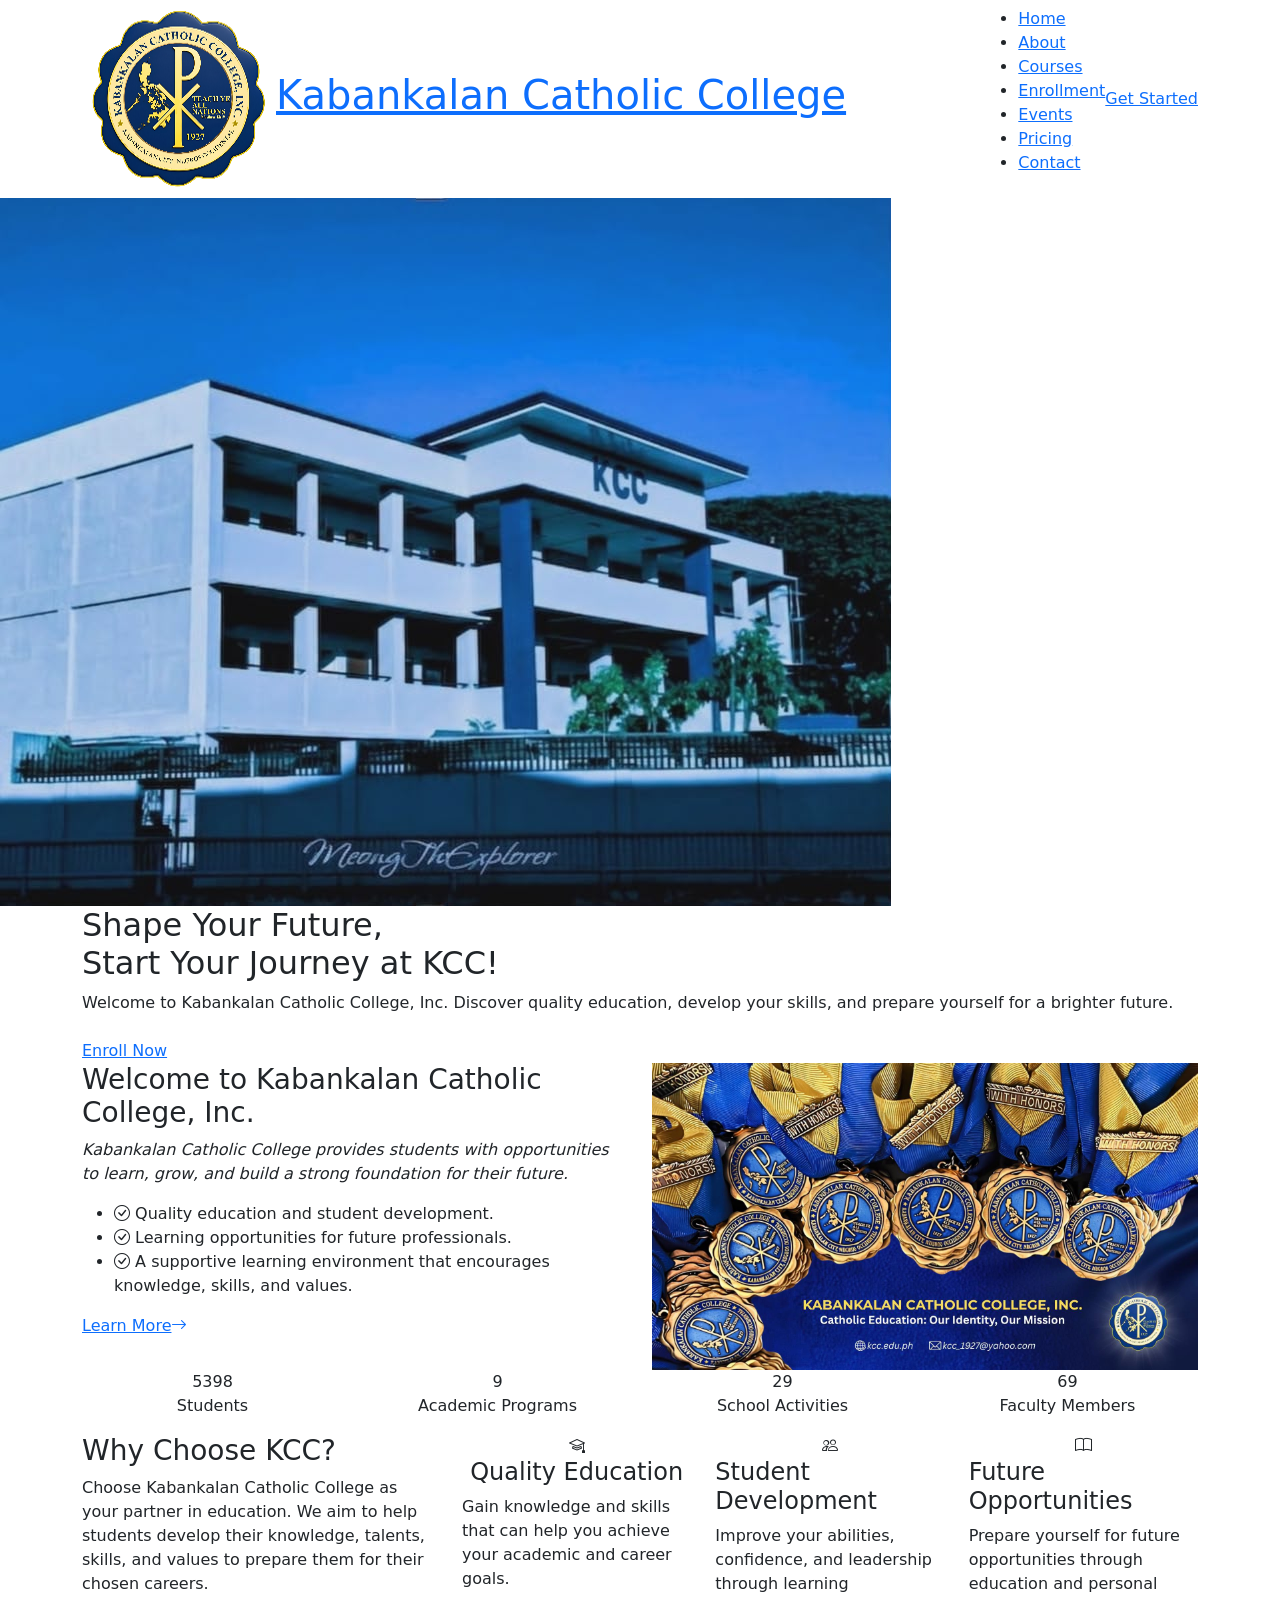
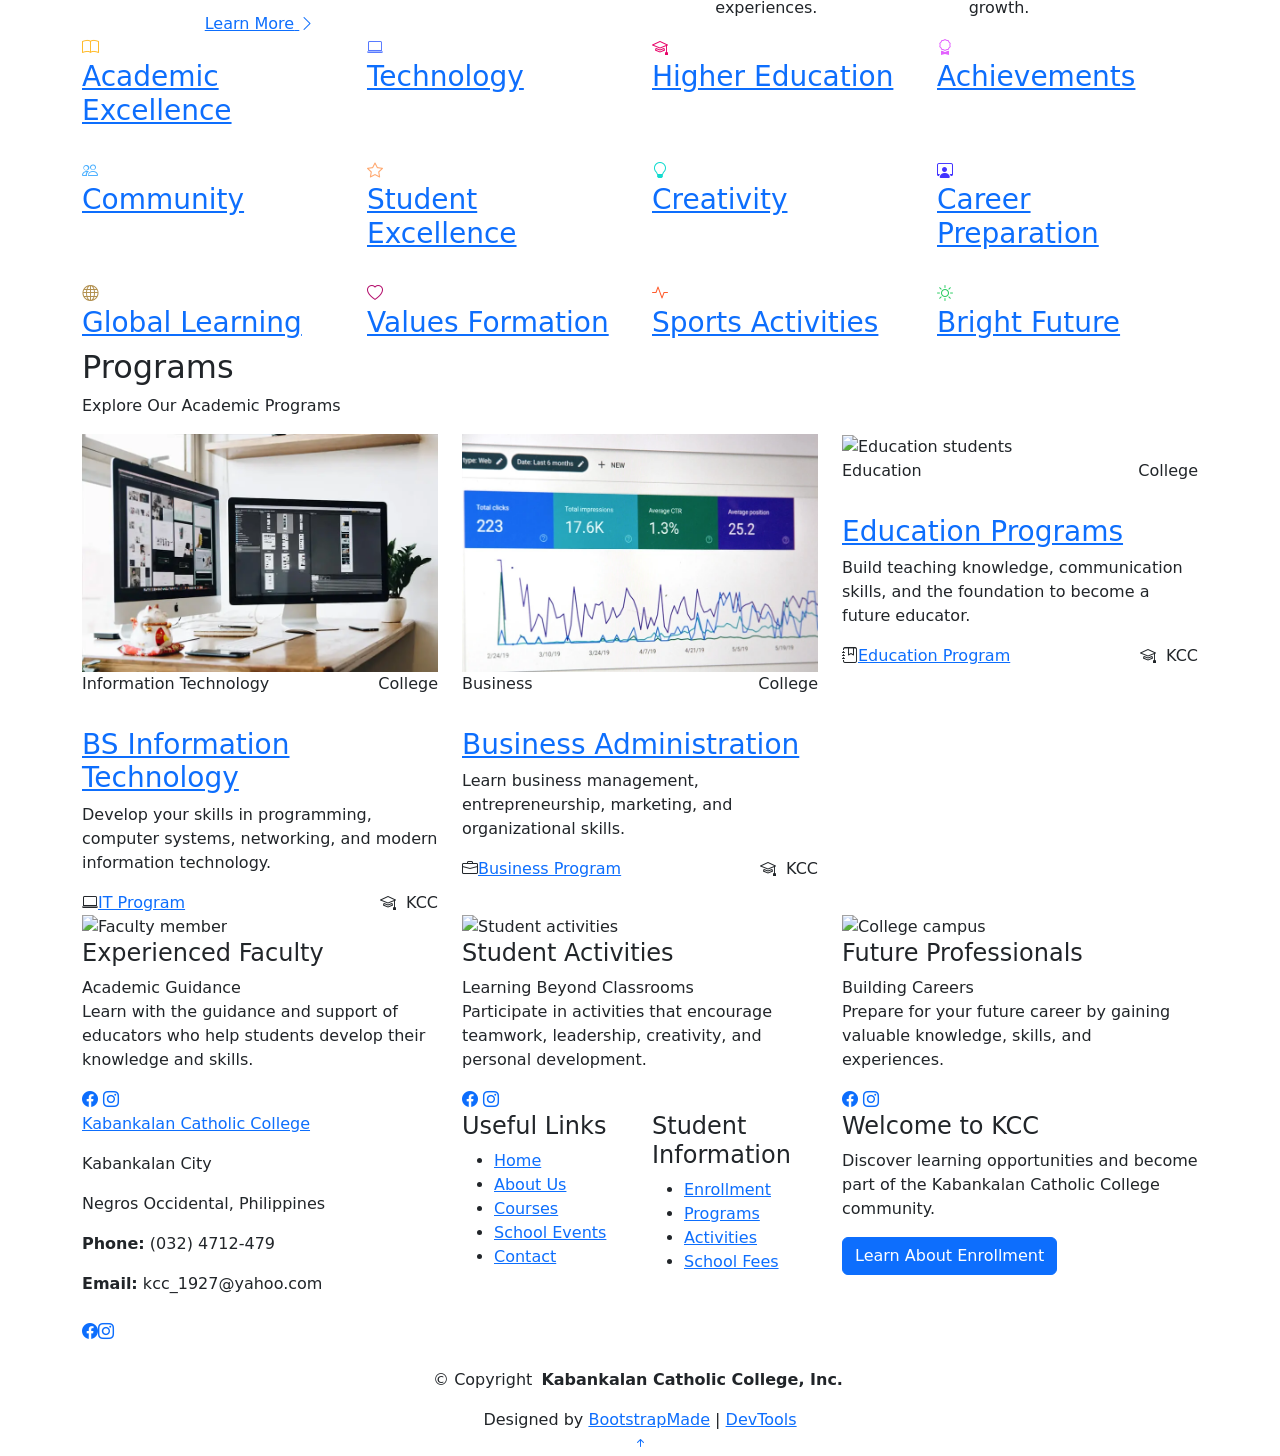
==== index.html @ 2c9833a8 "add course description" ====
<!DOCTYPE html>
<html lang="en">

<head>
  <meta charset="utf-8">
  <meta content="width=device-width, initial-scale=1.0" name="viewport">
  <title>Kabankalan Catholic College</title>
  <meta name="description" content="">
  <meta name="keywords" content="">

  <!-- Favicons -->
  <link href="assets/img/KCC-LOGO.png" rel="icon">
  <link href="assets/img/KCC-LOGO.png" rel="apple-touch-icon">
  <link href="assets/css/main.css" rel="stylesheet">

  <!-- Fonts -->
  <link href="https://fonts.googleapis.com" rel="preconnect">
  <link href="https://fonts.gstatic.com" rel="preconnect" crossorigin>
  <link
    href="https://fonts.googleapis.com/css2?family=Open+Sans:ital,wght@0,300;0,400;0,500;0,600;0,700;0,800;1,300;1,400;1,500;1,600;1,700;1,800&family=Poppins:ital,wght@0,100;0,200;0,300;0,400;0,500;0,600;0,700;0,800;0,900;1,100;1,200;1,300;1,400;1,500;1,600;1,700;1,800;1,900&family=Raleway:ital,wght@0,100;0,200;0,300;0,400;0,500;0,600;0,700;0,800;0,900;1,100;1,200;1,300;1,400;1,500;1,600;1,700;1,800;1,900&display=swap"
    rel="stylesheet">

  <!-- Vendor CSS Files -->
  <link href="assets/vendor/bootstrap/css/bootstrap.min.css" rel="stylesheet">
  <link href="assets/vendor/bootstrap-icons/bootstrap-icons.css" rel="stylesheet">
  <link href="assets/vendor/aos/aos.css" rel="stylesheet">
  <link href="assets/vendor/glightbox/css/glightbox.min.css" rel="stylesheet">
  <link href="assets/vendor/swiper/swiper-bundle.min.css" rel="stylesheet">

  <!-- Main CSS File -->
  <link href="assets/css/main.css" rel="stylesheet">

  <!-- =======================================================
  * Template Name: Mentor
  * Template URL: https://bootstrapmade.com/mentor-free-education-bootstrap-theme/
  * Updated: Jul 07 2025 with Bootstrap v5.3.7
  * Author: BootstrapMade.com
  * License: https://bootstrapmade.com/license/
  ======================================================== -->
</head>

<body class="index-page">

  <header id="header" class="header d-flex align-items-center sticky-top">
    <div class="container-fluid container-xl position-relative d-flex align-items-center">

      <a href="index.html" class="logo d-flex align-items-center me-auto">
        <img src="assets/img/KCC-LOGO.png" alt="KCC Logo">
        <h1 class="sitename">Kabankalan Catholic College</h1>
      </a>

      <nav id="navmenu" class="navmenu">
        <ul>
          <li><a href="index.html" class="active">Home<br></a></li>
          <li><a href="about.html">About</a></li>
          <li><a href="courses.html">Courses</a></li>
          <li><a href="enrollment.html">Enrollment</a></li>
          <li><a href="events.html">Events</a></li>
          <li><a href="pricing.html">Pricing</a></li>
          <li><a href="contact.html">Contact</a></li>
        </ul>
        <i class="mobile-nav-toggle d-xl-none bi bi-list"></i>
      </nav>

      <a class="btn-getstarted" href="courses.html">Get Started</a>

    </div>
  </header>


  <main class="main">

    <!-- Hero Section -->
    <section id="hero" class="hero section dark-background">

      <img src="assets/img/KCC-IMAGE.jpg" alt="KCC School Campus" data-aos="fade-in">

      <div class="container">
        <h2 data-aos="fade-up" data-aos-delay="100">
          Shape Your Future,<br>Start Your Journey at KCC!
        </h2>

        <p data-aos="fade-up" data-aos-delay="200">
          Welcome to Kabankalan Catholic College, Inc.
          Discover quality education, develop your skills,
          and prepare yourself for a brighter future.
        </p>

        <div class="d-flex mt-4" data-aos="fade-up" data-aos-delay="300">
          <a href="contact.html" class="btn-get-started">Enroll Now</a>
        </div>
      </div>

    </section><!-- /Hero Section -->


    <!-- About Section -->
    <section id="about" class="about section">

      <div class="container">

        <div class="row gy-4">

          <div class="col-lg-6 order-1 order-lg-2" data-aos="fade-up" data-aos-delay="100">
            <img src="assets/img/Kabankalan.jpg" class="img-fluid" alt="About KCC">
          </div>

          <div class="col-lg-6 order-2 order-lg-1 content" data-aos="fade-up" data-aos-delay="200">
            <h3>Welcome to Kabankalan Catholic College, Inc.</h3>

            <p class="fst-italic">
              Kabankalan Catholic College provides students with
              opportunities to learn, grow, and build a strong
              foundation for their future.
            </p>

            <ul>
              <li><i class="bi bi-check-circle"></i> <span>Quality education and student development.</span></li>
              <li><i class="bi bi-check-circle"></i> <span>Learning opportunities for future professionals.</span></li>
              <li><i class="bi bi-check-circle"></i> <span>A supportive learning environment that encourages knowledge,
                  skills, and values.</span></li>
            </ul>

            <a href="about.html" class="read-more"><span>Learn More</span><i class="bi bi-arrow-right"></i></a>
          </div>

        </div>

      </div>

    </section><!-- /About Section -->


    <!-- Counts Section -->
    <section id="counts" class="section counts light-background">

      <div class="container" data-aos="fade-up" data-aos-delay="100">

        <div class="row gy-4">

          <div class="col-lg-3 col-md-6">
            <div class="stats-item text-center w-100 h-100">
              <span data-purecounter-start="0" data-purecounter-end="7102" data-purecounter-duration="1"
                class="purecounter"></span>
              <p>Students</p>
            </div>
          </div>

          <div class="col-lg-3 col-md-6">
            <div class="stats-item text-center w-100 h-100">
              <span data-purecounter-start="0" data-purecounter-end="12" data-purecounter-duration="1"
                class="purecounter"></span>
              <p>Academic Programs</p>
            </div>
          </div>

          <div class="col-lg-3 col-md-6">
            <div class="stats-item text-center w-100 h-100">
              <span data-purecounter-start="0" data-purecounter-end="42" data-purecounter-duration="1"
                class="purecounter"></span>
              <p>School Activities</p>
            </div>
          </div>

          <div class="col-lg-3 col-md-6">
            <div class="stats-item text-center w-100 h-100">
              <span data-purecounter-start="0" data-purecounter-end="100" data-purecounter-duration="1"
                class="purecounter"></span>
              <p>Faculty Members</p>
            </div>
          </div>

        </div>

      </div>

    </section><!-- /Counts Section -->


    <!-- Why Us Section -->
    <section id="why-us" class="section why-us">

      <div class="container">

        <div class="row gy-4">

          <div class="col-lg-4" data-aos="fade-up" data-aos-delay="100">
            <div class="why-box">
              <h3>Why Choose KCC?</h3>

              <p>
                Choose Kabankalan Catholic College as your partner
                in education. We aim to help students develop their
                knowledge, talents, skills, and values to prepare
                them for their chosen careers.
              </p>

              <div class="text-center">
                <a href="about.html" class="more-btn"><span>Learn More</span> <i class="bi bi-chevron-right"></i></a>
              </div>
            </div>
          </div>

          <div class="col-lg-8 d-flex align-items-stretch">
            <div class="row gy-4" data-aos="fade-up" data-aos-delay="200">

              <div class="col-xl-4">
                <div class="icon-box d-flex flex-column justify-content-center align-items-center">
                  <i class="bi bi-mortarboard"></i>
                  <h4>Quality Education</h4>
                  <p>Gain knowledge and skills that can help you achieve your academic and career goals.</p>
                </div>
              </div>

              <div class="col-xl-4" data-aos="fade-up" data-aos-delay="300">
                <div class="icon-box d-flex flex-column justify-content-center align-items-center">
                  <i class="bi bi-people"></i>
                  <h4>Student Development</h4>
                  <p>Improve your abilities, confidence, and leadership through learning experiences.</p>
                </div>
              </div>

              <div class="col-xl-4" data-aos="fade-up" data-aos-delay="400">
                <div class="icon-box d-flex flex-column justify-content-center align-items-center">
                  <i class="bi bi-book"></i>
                  <h4>Future Opportunities</h4>
                  <p>Prepare yourself for future opportunities through education and personal growth.</p>
                </div>
              </div>

            </div>
          </div>

        </div>

      </div>

    </section><!-- /Why Us Section -->


    <!-- Features Section -->
    <section id="features" class="features section">

      <div class="container">

        <div class="row gy-4">

          <div class="col-lg-3 col-md-4" data-aos="fade-up" data-aos-delay="100">
            <div class="features-item">
              <i class="bi bi-book" style="color: #ffbb2c;"></i>
              <h3><a href="#">Academic Excellence</a></h3>
            </div>
          </div>

          <div class="col-lg-3 col-md-4" data-aos="fade-up" data-aos-delay="200">
            <div class="features-item">
              <i class="bi bi-laptop" style="color: #5578ff;"></i>
              <h3><a href="#">Technology</a></h3>
            </div>
          </div>

          <div class="col-lg-3 col-md-4" data-aos="fade-up" data-aos-delay="300">
            <div class="features-item">
              <i class="bi bi-mortarboard" style="color: #e80368;"></i>
              <h3><a href="#">Higher Education</a></h3>
            </div>
          </div>

          <div class="col-lg-3 col-md-4" data-aos="fade-up" data-aos-delay="400">
            <div class="features-item">
              <i class="bi bi-award" style="color: #e361ff;"></i>
              <h3><a href="#">Achievements</a></h3>
            </div>
          </div>

          <div class="col-lg-3 col-md-4" data-aos="fade-up" data-aos-delay="500">
            <div class="features-item">
              <i class="bi bi-people" style="color: #47aeff;"></i>
              <h3><a href="#">Community</a></h3>
            </div>
          </div>

          <div class="col-lg-3 col-md-4" data-aos="fade-up" data-aos-delay="600">
            <div class="features-item">
              <i class="bi bi-star" style="color: #ffa76e;"></i>
              <h3><a href="#">Student Excellence</a></h3>
            </div>
          </div>

          <div class="col-lg-3 col-md-4" data-aos="fade-up" data-aos-delay="700">
            <div class="features-item">
              <i class="bi bi-lightbulb" style="color: #11dbcf;"></i>
              <h3><a href="#">Creativity</a></h3>
            </div>
          </div>

          <div class="col-lg-3 col-md-4" data-aos="fade-up" data-aos-delay="800">
            <div class="features-item">
              <i class="bi bi-person-workspace" style="color: #4233ff;"></i>
              <h3><a href="#">Career Preparation</a></h3>
            </div>
          </div>

          <div class="col-lg-3 col-md-4" data-aos="fade-up" data-aos-delay="900">
            <div class="features-item">
              <i class="bi bi-globe" style="color: #b2904f;"></i>
              <h3><a href="#">Global Learning</a></h3>
            </div>
          </div>

          <div class="col-lg-3 col-md-4" data-aos="fade-up" data-aos-delay="1000">
            <div class="features-item">
              <i class="bi bi-heart" style="color: #b20969;"></i>
              <h3><a href="#">Values Formation</a></h3>
            </div>
          </div>

          <div class="col-lg-3 col-md-4" data-aos="fade-up" data-aos-delay="1100">
            <div class="features-item">
              <i class="bi bi-activity" style="color: #ff5828;"></i>
              <h3><a href="#">Sports Activities</a></h3>
            </div>
          </div>

          <div class="col-lg-3 col-md-4" data-aos="fade-up" data-aos-delay="1200">
            <div class="features-item">
              <i class="bi bi-brightness-high" style="color: #29cc61;"></i>
              <h3><a href="#">Bright Future</a></h3>
            </div>
          </div>

        </div>

      </div>

    </section><!-- /Features Section -->


    <!-- Courses Section -->
    <section id="courses" class="courses section">

      <div class="container section-title" data-aos="fade-up">
        <h2>Programs</h2>
        <p>Explore Our Academic Programs</p>
      </div>

      <div class="container">

        <div class="row">

          <div class="col-lg-4 col-md-6 d-flex align-items-stretch" data-aos="zoom-in" data-aos-delay="100">
            <div class="course-item">
              <img src="assets/img/course/course-1.webp" class="img-fluid" alt="College students">
              <div class="course-content">
                <div class="d-flex justify-content-between align-items-center mb-3">
                  <p class="category">Information Technology</p>
                  <p class="price">College</p>
                </div>

                <h3><a href="course-details.html">BS Information Technology</a></h3>
                <p class="description">
                  Develop your skills in programming, computer systems,
                  networking, and modern information technology.
                </p>

                <div class="trainer d-flex justify-content-between align-items-center">
                  <div class="trainer-profile d-flex align-items-center">
                    <i class="bi bi-laptop"></i>
                    <a href="" class="trainer-link">IT Program</a>
                  </div>
                  <div class="trainer-rank d-flex align-items-center">
                    <i class="bi bi-mortarboard"></i>&nbsp; KCC
                  </div>
                </div>
              </div>
            </div>
          </div>

          <div class="col-lg-4 col-md-6 d-flex align-items-stretch mt-4 mt-md-0" data-aos="zoom-in"
            data-aos-delay="200">
            <div class="course-item">
              <img src="assets/img/course/course-2.webp" class="img-fluid" alt="Business students">
              <div class="course-content">
                <div class="d-flex justify-content-between align-items-center mb-3">
                  <p class="category">Business</p>
                  <p class="price">College</p>
                </div>

                <h3><a href="course-details.html">Business Administration</a></h3>
                <p class="description">
                  Learn business management, entrepreneurship,
                  marketing, and organizational skills.
                </p>

                <div class="trainer d-flex justify-content-between align-items-center">
                  <div class="trainer-profile d-flex align-items-center">
                    <i class="bi bi-briefcase"></i>
                    <a href="" class="trainer-link">Business Program</a>
                  </div>
                  <div class="trainer-rank d-flex align-items-center">
                    <i class="bi bi-mortarboard"></i>&nbsp; KCC
                  </div>
                </div>
              </div>
            </div>
          </div>

          <div class="col-lg-4 col-md-6 d-flex align-items-stretch mt-4 mt-lg-0" data-aos="zoom-in"
            data-aos-delay="300">
            <div class="course-item">
              <img src="assets/img/course/course-3.webp" class="img-fluid" alt="Education students">
              <div class="course-content">
                <div class="d-flex justify-content-between align-items-center mb-3">
                  <p class="category">Education</p>
                  <p class="price">College</p>
                </div>

                <h3><a href="course-details.html">Education Programs</a></h3>
                <p class="description">
                  Build teaching knowledge, communication skills,
                  and the foundation to become a future educator.
                </p>

                <div class="trainer d-flex justify-content-between align-items-center">
                  <div class="trainer-profile d-flex align-items-center">
                    <i class="bi bi-journal-bookmark"></i>
                    <a href="" class="trainer-link">Education Program</a>
                  </div>
                  <div class="trainer-rank d-flex align-items-center">
                    <i class="bi bi-mortarboard"></i>&nbsp; KCC
                  </div>
                </div>
              </div>
            </div>
          </div>

        </div>

      </div>

    </section><!-- /Courses Section -->


    <!-- enrollment Index Section -->
    <section id="enrollment-index" class="section enrollment-index">

      <div class="container">

        <div class="row">

          <div class="col-lg-4 col-md-6 d-flex" data-aos="fade-up" data-aos-delay="100">
            <div class="member">
              <img src="assets/img/enrollment/Faculty.jpg" class="img-fluid" alt="Faculty member">
              <div class="member-content">
                <h4>Experienced Faculty</h4>
                <span>Academic Guidance</span>
                <p>
                  Learn with the guidance and support of educators
                  who help students develop their knowledge and skills.
                </p>
                <div class="social">
                  <a href=""><i class="bi bi-facebook"></i></a>
                  <a href=""><i class="bi bi-instagram"></i></a>
                </div>
              </div>
            </div>
          </div>

          <div class="col-lg-4 col-md-6 d-flex" data-aos="fade-up" data-aos-delay="200">
            <div class="member">
              <img src="assets/img/enrollment/Student.webp" class="img-fluid" alt="Student activities">
              <div class="member-content">
                <h4>Student Activities</h4>
                <span>Learning Beyond Classrooms</span>
                <p>
                  Participate in activities that encourage teamwork,
                  leadership, creativity, and personal development.
                </p>
                <div class="social">
                  <a href=""><i class="bi bi-facebook"></i></a>
                  <a href=""><i class="bi bi-instagram"></i></a>
                </div>
              </div>
            </div>
          </div>

          <div class="col-lg-4 col-md-6 d-flex" data-aos="fade-up" data-aos-delay="300">
            <div class="member">
              <img src="assets/img/enrollment/Professionals.jpg" class="img-fluid" alt="College campus">
              <div class="member-content">
                <h4>Future Professionals</h4>
                <span>Building Careers</span>
                <p>
                  Prepare for your future career by gaining
                  valuable knowledge, skills, and experiences.
                </p>
                <div class="social">
                  <a href=""><i class="bi bi-facebook"></i></a>
                  <a href=""><i class="bi bi-instagram"></i></a>
                </div>
              </div>
            </div>
          </div>

        </div>

      </div>

    </section><!-- /enrollment Index Section -->

  </main>

  <footer id="footer" class="footer position-relative light-background">

  <div class="container footer-top">
    <div class="row gy-4">

      <!-- School Information -->
      <div class="col-lg-4 col-md-6 footer-about">

        <a href="index.html" class="logo d-flex align-items-center">
          <span class="sitename">Kabankalan Catholic College</span>
        </a>

        <div class="footer-contact pt-3">
          <p>Kabankalan City</p>
          <p>Negros Occidental, Philippines</p>
          <p class="mt-3">
            <strong>Phone:</strong>
            <span>(032) 4712-479</span>
          </p>
          <p>
            <strong>Email:</strong>
            <span>kcc_1927@yahoo.com</span>
          </p>
        </div>

        <div class="social-links d-flex mt-4">
          <a href="#" aria-label="Facebook"><i class="bi bi-facebook"></i></a>
          <a href="#" aria-label="Instagram"><i class="bi bi-instagram"></i></a>
        </div>

      </div>
      <!-- End School Information -->


      <!-- Useful Links -->
      <div class="col-lg-2 col-md-3 footer-links">
        <h4>Useful Links</h4>
        <ul>
          <li><a href="index.html">Home</a></li>
          <li><a href="about.html">About Us</a></li>
          <li><a href="courses.html">Courses</a></li>
          <li><a href="events.html">School Events</a></li>
          <li><a href="contact.html">Contact</a></li>
        </ul>
      </div>


      <!-- Student Information -->
      <div class="col-lg-2 col-md-3 footer-links">
        <h4>Student Information</h4>
        <ul>
          <li><a href="enrollment.html">Enrollment</a></li>
          <li><a href="courses.html">Programs</a></li>
          <li><a href="events.html">Activities</a></li>
          <li><a href="pricing.html">School Fees</a></li>
        </ul>
      </div>


      <!-- Contact Message -->
      <div class="col-lg-4 col-md-12 footer-newsletter">
        <h4>Welcome to KCC</h4>
        <p>
          Discover learning opportunities and become part of the
          Kabankalan Catholic College community.
        </p>
        <a href="enrollment.html" class="btn btn-primary">
          Learn About Enrollment
        </a>
      </div>

    </div>
  </div>


  <!-- Copyright -->
  <div class="container copyright text-center mt-4">

    <p>
      © <span>Copyright</span>
      <strong class="px-1 sitename">Kabankalan Catholic College, Inc.</strong>
    </p>

    <div class="credits">
      Designed by <a href="https://bootstrapmade.com/">BootstrapMade</a> | <a href="https://bootstrapmade.com/tools/">DevTools</a>
    </div>

  </div>

</footer>


  <!-- Scroll Top -->
  <a href="#" id="scroll-top" class="scroll-top d-flex align-items-center justify-content-center"><i
      class="bi bi-arrow-up-short"></i></a>

  <!-- Preloader -->
  <div id="preloader"></div>

  <!-- Vendor JS Files -->
  <script src="assets/vendor/bootstrap/js/bootstrap.bundle.min.js"></script>
  <script src="assets/vendor/aos/aos.js"></script>
  <script src="assets/vendor/glightbox/js/glightbox.min.js"></script>
  <script src="assets/vendor/purecounter/purecounter_vanilla.js"></script>
  <script src="assets/vendor/swiper/swiper-bundle.min.js"></script>

  <!-- Main JS File -->
  <script src="assets/js/main.js"></script>

</body>

</html>
---- assets/css/main.css ----
/**
* Template Name: Mentor
* Template URL: https://bootstrapmade.com/mentor-free-education-bootstrap-theme/
* Updated: Jul 07 2025 with Bootstrap v5.3.7
* Author: BootstrapMade.com
* License: https://bootstrapmade.com/license/
*/

/*--------------------------------------------------------------
# Font & Color Variables
# Help: https://bootstrapmade.com/color-system/
--------------------------------------------------------------*/
/* Fonts */
:root {
  --default-font: "Open Sans",  system-ui, -apple-system, "Segoe UI", Roboto, "Helvetica Neue", Arial, "Noto Sans", "Liberation Sans", sans-serif, "Apple Color Emoji", "Segoe UI Emoji", "Segoe UI Symbol", "Noto Color Emoji";
  --heading-font: "Raleway",  sans-serif;
  --nav-font: "Poppins",  sans-serif;
}

/* Global Colors - The following color variables are used throughout the website. Updating them here will change the color scheme of the entire website */
:root { 
  --background-color: #ffffff; /* Background color for the entire website, including individual sections */
  --default-color: #444444; /* Default color used for the majority of the text content across the entire website */
  --heading-color: #37423b; /* Color for headings, subheadings and title throughout the website */
  --accent-color: #5fcf80; /* Accent color that represents your brand on the website. It's used for buttons, links, and other elements that need to stand out */
  --surface-color: #ffffff; /* The surface color is used as a background of boxed elements within sections, such as cards, icon boxes, or other elements that require a visual separation from the global background. */
  --contrast-color: #ffffff; /* Contrast color for text, ensuring readability against backgrounds of accent, heading, or default colors. */
}

/* Nav Menu Colors - The following color variables are used specifically for the navigation menu. They are separate from the global colors to allow for more customization options */
:root {
  --nav-color: #272828;  /* The default color of the main navmenu links */
  --nav-hover-color: #5fcf80; /* Applied to main navmenu links when they are hovered over or active */
  --nav-mobile-background-color: #ffffff; /* Used as the background color for mobile navigation menu */
  --nav-dropdown-background-color: #ffffff; /* Used as the background color for dropdown items that appear when hovering over primary navigation items */
  --nav-dropdown-color: #272828; /* Used for navigation links of the dropdown items in the navigation menu. */
  --nav-dropdown-hover-color: #5fcf80; /* Similar to --nav-hover-color, this color is applied to dropdown navigation links when they are hovered over. */
}

/* Color Presets - These classes override global colors when applied to any section or element, providing reuse of the sam color scheme. */

.light-background {
  --background-color: #f9f9f9;
  --surface-color: #ffffff;
}

.dark-background {
  --background-color: #060606;
  --default-color: #ffffff;
  --heading-color: #ffffff;
  --surface-color: #252525;
  --contrast-color: #ffffff;
}

/* Smooth scroll */
:root {
  scroll-behavior: smooth;
}

/*--------------------------------------------------------------
# General Styling & Shared Classes
--------------------------------------------------------------*/
body {
  color: var(--default-color);
  background-color: var(--background-color);
  font-family: var(--default-font);
}

a {
  color: var(--accent-color);
  text-decoration: none;
  transition: 0.3s;
}

a:hover {
  color: color-mix(in srgb, var(--accent-color), transparent 25%);
  text-decoration: none;
}

h1,
h2,
h3,
h4,
h5,
h6 {
  color: var(--heading-color);
  font-family: var(--heading-font);
}

/* Email Form Messages
------------------------------*/
.email-form .error-message {
  display: none;
  background: #df1529;
  color: #ffffff;
  text-align: left;
  padding: 15px;
  margin-bottom: 24px;
  font-weight: 600;
}

.email-form .sent-message {
  display: none;
  color: #ffffff;
  background: #059652;
  text-align: center;
  padding: 15px;
  margin-bottom: 24px;
  font-weight: 600;
}

.email-form .loading {
  display: none;
  background: var(--surface-color);
  text-align: center;
  padding: 15px;
  margin-bottom: 24px;
}

.email-form .loading:before {
  content: "";
  display: inline-block;
  border-radius: 50%;
  width: 24px;
  height: 24px;
  margin: 0 10px -6px 0;
  border: 3px solid var(--accent-color);
  border-top-color: var(--surface-color);
  animation: email-form-loading 1s linear infinite;
}

@keyframes email-form-loading {
  0% {
    transform: rotate(0deg);
  }

  100% {
    transform: rotate(360deg);
  }
}

/* Pulsating Play Button
------------------------------*/
.pulsating-play-btn {
  width: 94px;
  height: 94px;
  background: radial-gradient(var(--accent-color) 50%, color-mix(in srgb, var(--accent-color), transparent 75%) 52%);
  border-radius: 50%;
  display: block;
  position: relative;
  overflow: hidden;
}

.pulsating-play-btn:before {
  content: "";
  position: absolute;
  width: 120px;
  height: 120px;
  animation-delay: 0s;
  animation: pulsate-play-btn 2s;
  animation-direction: forwards;
  animation-iteration-count: infinite;
  animation-timing-function: steps;
  opacity: 1;
  border-radius: 50%;
  border: 5px solid color-mix(in srgb, var(--accent-color), transparent 30%);
  top: -15%;
  left: -15%;
  background: rgba(198, 16, 0, 0);
}

.pulsating-play-btn:after {
  content: "";
  position: absolute;
  left: 50%;
  top: 50%;
  transform: translateX(-40%) translateY(-50%);
  width: 0;
  height: 0;
  border-top: 10px solid transparent;
  border-bottom: 10px solid transparent;
  border-left: 15px solid #fff;
  z-index: 100;
  transition: all 400ms cubic-bezier(0.55, 0.055, 0.675, 0.19);
}

.pulsating-play-btn:hover:before {
  content: "";
  position: absolute;
  left: 50%;
  top: 50%;
  transform: translateX(-40%) translateY(-50%);
  width: 0;
  height: 0;
  border: none;
  border-top: 10px solid transparent;
  border-bottom: 10px solid transparent;
  border-left: 15px solid #fff;
  z-index: 200;
  animation: none;
  border-radius: 0;
}

.pulsating-play-btn:hover:after {
  border-left: 15px solid var(--accent-color);
  transform: scale(20);
}

@keyframes pulsate-play-btn {
  0% {
    transform: scale(0.6, 0.6);
    opacity: 1;
  }

  100% {
    transform: scale(1, 1);
    opacity: 0;
  }
}

/*--------------------------------------------------------------
# Global Header
--------------------------------------------------------------*/
.header {
  color: var(--default-color);
  background-color: var(--background-color);
  padding: 15px 0;
  transition: all 0.5s;
  z-index: 997;
}

.header .logo {
  line-height: 1;
}

.header .logo img {
  max-height: 36px;
  margin-right: 8px;
}

.header .logo h1 {
  font-weight: 700;
  font-size: 30px;
  margin: 0;
  letter-spacing: 1px;
  text-transform: uppercase;
  color: var(--accent-color);
}

.header .btn-getstarted,
.header .btn-getstarted:focus {
  color: var(--contrast-color);
  background: var(--accent-color);
  font-size: 14px;
  padding: 8px 25px;
  margin: 0 0 0 30px;
  border-radius: 50px;
  transition: 0.3s;
}

.header .btn-getstarted:hover,
.header .btn-getstarted:focus:hover {
  color: var(--contrast-color);
  background: color-mix(in srgb, var(--accent-color), transparent 15%);
}

@media (max-width: 1200px) {
  .header .logo {
    order: 1;
  }

  .header .btn-getstarted {
    order: 2;
    margin: 0 15px 0 0;
    padding: 6px 15px;
  }

  .header .navmenu {
    order: 3;
  }
}

.scrolled .header {
  box-shadow: 0px 0 18px rgba(0, 0, 0, 0.1);
}

/*--------------------------------------------------------------
# Navigation Menu
--------------------------------------------------------------*/
/* Navmenu - Desktop */
@media (min-width: 1200px) {
  .navmenu {
    padding: 0;
  }

  .navmenu ul {
    margin: 0;
    padding: 0;
    display: flex;
    list-style: none;
    align-items: center;
  }

  .navmenu li {
    position: relative;
  }

  .navmenu a,
  .navmenu a:focus {
    color: var(--nav-color);
    padding: 18px 15px;
    font-size: 16px;
    font-family: var(--nav-font);
    font-weight: 400;
    display: flex;
    align-items: center;
    justify-content: space-between;
    white-space: nowrap;
    transition: 0.3s;
  }

  .navmenu a i,
  .navmenu a:focus i {
    font-size: 12px;
    line-height: 0;
    margin-left: 5px;
    transition: 0.3s;
  }

  .navmenu li:last-child a {
    padding-right: 0;
  }

  .navmenu li:hover>a,
  .navmenu .active,
  .navmenu .active:focus {
    color: var(--nav-hover-color);
  }

  .navmenu .dropdown ul {
    margin: 0;
    padding: 10px 0;
    background: var(--nav-dropdown-background-color);
    display: block;
    position: absolute;
    visibility: hidden;
    left: 14px;
    top: 130%;
    opacity: 0;
    transition: 0.3s;
    border-radius: 4px;
    z-index: 99;
    box-shadow: 0px 0px 30px rgba(0, 0, 0, 0.1);
  }

  .navmenu .dropdown ul li {
    min-width: 200px;
  }

  .navmenu .dropdown ul a {
    padding: 10px 20px;
    font-size: 15px;
    text-transform: none;
    color: var(--nav-dropdown-color);
  }

  .navmenu .dropdown ul a i {
    font-size: 12px;
  }

  .navmenu .dropdown ul a:hover,
  .navmenu .dropdown ul .active:hover,
  .navmenu .dropdown ul li:hover>a {
    color: var(--nav-dropdown-hover-color);
  }

  .navmenu .dropdown:hover>ul {
    opacity: 1;
    top: 100%;
    visibility: visible;
  }

  .navmenu .dropdown .dropdown ul {
    top: 0;
    left: -90%;
    visibility: hidden;
  }

  .navmenu .dropdown .dropdown:hover>ul {
    opacity: 1;
    top: 0;
    left: -100%;
    visibility: visible;
  }
}

/* Navmenu - Mobile */
@media (max-width: 1199px) {
  .mobile-nav-toggle {
    color: var(--nav-color);
    font-size: 28px;
    line-height: 0;
    margin-right: 10px;
    cursor: pointer;
    transition: color 0.3s;
  }

  .navmenu {
    padding: 0;
    z-index: 9997;
  }

  .navmenu ul {
    display: none;
    list-style: none;
    position: absolute;
    inset: 60px 20px 20px 20px;
    padding: 10px 0;
    margin: 0;
    border-radius: 6px;
    background-color: var(--nav-mobile-background-color);
    border: 1px solid color-mix(in srgb, var(--default-color), transparent 90%);
    box-shadow: none;
    overflow-y: auto;
    transition: 0.3s;
    z-index: 9998;
  }

  .navmenu a,
  .navmenu a:focus {
    color: var(--nav-dropdown-color);
    padding: 10px 20px;
    font-family: var(--nav-font);
    font-size: 17px;
    font-weight: 500;
    display: flex;
    align-items: center;
    justify-content: space-between;
    white-space: nowrap;
    transition: 0.3s;
  }

  .navmenu a i,
  .navmenu a:focus i {
    font-size: 12px;
    line-height: 0;
    margin-left: 5px;
    width: 30px;
    height: 30px;
    display: flex;
    align-items: center;
    justify-content: center;
    border-radius: 50%;
    transition: 0.3s;
    background-color: color-mix(in srgb, var(--accent-color), transparent 90%);
  }

  .navmenu a i:hover,
  .navmenu a:focus i:hover {
    background-color: var(--accent-color);
    color: var(--contrast-color);
  }

  .navmenu a:hover,
  .navmenu .active,
  .navmenu .active:focus {
    color: var(--nav-dropdown-hover-color);
  }

  .navmenu .active i,
  .navmenu .active:focus i {
    background-color: var(--accent-color);
    color: var(--contrast-color);
    transform: rotate(180deg);
  }

  .navmenu .dropdown ul {
    position: static;
    display: none;
    z-index: 99;
    padding: 10px 0;
    margin: 10px 20px;
    background-color: var(--nav-dropdown-background-color);
    transition: all 0.5s ease-in-out;
  }

  .navmenu .dropdown ul ul {
    background-color: rgba(33, 37, 41, 0.1);
  }

  .navmenu .dropdown>.dropdown-active {
    display: block;
    background-color: rgba(33, 37, 41, 0.03);
  }

  .mobile-nav-active {
    overflow: hidden;
  }

  .mobile-nav-active .mobile-nav-toggle {
    color: #fff;
    position: absolute;
    font-size: 32px;
    top: 15px;
    right: 15px;
    margin-right: 0;
    z-index: 9999;
  }

  .mobile-nav-active .navmenu {
    position: fixed;
    overflow: hidden;
    inset: 0;
    background: rgba(33, 37, 41, 0.8);
    transition: 0.3s;
  }

  .mobile-nav-active .navmenu>ul {
    display: block;
  }
}

/*--------------------------------------------------------------
# Global Footer
--------------------------------------------------------------*/
.footer {
  color: var(--default-color);
  background-color: var(--background-color);
  font-size: 14px;
  padding-bottom: 50px;
  position: relative;
}

.footer .footer-top {
  padding-top: 50px;
}

.footer .footer-about .logo {
  margin-bottom: 0;
}

.footer .footer-about .logo img {
  max-height: 40px;
  margin-right: 6px;
}

.footer .footer-about .logo span {
  font-size: 26px;
  font-weight: 700;
  letter-spacing: 1px;
  font-family: var(--heading-font);
  color: var(--heading-color);
}

.footer .footer-about p {
  font-size: 14px;
  font-family: var(--heading-font);
}

.footer .social-links a {
  display: flex;
  align-items: center;
  justify-content: center;
  width: 40px;
  height: 40px;
  border-radius: 50%;
  border: 1px solid color-mix(in srgb, var(--default-color), transparent 50%);
  font-size: 16px;
  color: color-mix(in srgb, var(--default-color), transparent 30%);
  margin-right: 10px;
  transition: 0.3s;
}

.footer .social-links a:hover {
  color: var(--accent-color);
  border-color: var(--accent-color);
}

.footer h4 {
  font-size: 16px;
  font-weight: bold;
  position: relative;
  padding-bottom: 12px;
}

.footer .footer-links {
  margin-bottom: 30px;
}

.footer .footer-links ul {
  list-style: none;
  padding: 0;
  margin: 0;
}

.footer .footer-links ul i {
  padding-right: 2px;
  font-size: 12px;
  line-height: 0;
}

.footer .footer-links ul li {
  padding: 10px 0;
  display: flex;
  align-items: center;
}

.footer .footer-links ul li:first-child {
  padding-top: 0;
}

.footer .footer-links ul a {
  color: color-mix(in srgb, var(--default-color), transparent 30%);
  display: inline-block;
  line-height: 1;
}

.footer .footer-links ul a:hover {
  color: var(--accent-color);
}

.footer .footer-contact p {
  margin-bottom: 5px;
}

.footer .footer-newsletter .newsletter-form {
  margin-top: 30px;
  margin-bottom: 15px;
  padding: 6px 8px;
  position: relative;
  border-radius: 50px;
  border: 1px solid color-mix(in srgb, var(--default-color), transparent 80%);
  display: flex;
  background-color: var(--surface-color);
  transition: 0.3s;
}

.footer .footer-newsletter .newsletter-form:focus-within {
  border-color: var(--accent-color);
}

.footer .footer-newsletter .newsletter-form input[type=email] {
  border: 0;
  padding: 4px 8px;
  width: 100%;
  background-color: var(--surface-color);
  color: var(--default-color);
}

.footer .footer-newsletter .newsletter-form input[type=email]:focus-visible {
  outline: none;
}

.footer .footer-newsletter .newsletter-form input[type=submit] {
  border: 0;
  font-size: 16px;
  padding: 0 20px 2px 20px;
  margin: -7px -8px -7px 0;
  background: var(--accent-color);
  color: var(--contrast-color);
  transition: 0.3s;
  border-radius: 50px;
}

.footer .footer-newsletter .newsletter-form input[type=submit]:hover {
  background: color-mix(in srgb, var(--accent-color), transparent 20%);
}

.footer .copyright {
  padding-top: 25px;
  padding-bottom: 25px;
  background-color: color-mix(in srgb, var(--default-color), transparent 95%);
}

.footer .copyright p {
  margin-bottom: 0;
}

.footer .credits {
  margin-top: 6px;
  font-size: 13px;
}

/*--------------------------------------------------------------
# Preloader
--------------------------------------------------------------*/
#preloader {
  position: fixed;
  inset: 0;
  z-index: 999999;
  overflow: hidden;
  background: var(--background-color);
  transition: all 0.6s ease-out;
}

#preloader:before {
  content: "";
  position: fixed;
  top: calc(50% - 30px);
  left: calc(50% - 30px);
  border: 6px solid #ffffff;
  border-color: var(--accent-color) transparent var(--accent-color) transparent;
  border-radius: 50%;
  width: 60px;
  height: 60px;
  animation: animate-preloader 1.5s linear infinite;
}

@keyframes animate-preloader {
  0% {
    transform: rotate(0deg);
  }

  100% {
    transform: rotate(360deg);
  }
}

/*--------------------------------------------------------------
# Scroll Top Button
--------------------------------------------------------------*/
.scroll-top {
  position: fixed;
  visibility: hidden;
  opacity: 0;
  right: 15px;
  bottom: -15px;
  z-index: 99999;
  background-color: var(--accent-color);
  width: 44px;
  height: 44px;
  border-radius: 50px;
  transition: all 0.4s;
}

.scroll-top i {
  font-size: 24px;
  color: var(--contrast-color);
  line-height: 0;
}

.scroll-top:hover {
  background-color: color-mix(in srgb, var(--accent-color), transparent 20%);
  color: var(--contrast-color);
}

.scroll-top.active {
  visibility: visible;
  opacity: 1;
  bottom: 15px;
}

/*--------------------------------------------------------------
# Disable aos animation delay on mobile devices
--------------------------------------------------------------*/
@media screen and (max-width: 768px) {
  [data-aos-delay] {
    transition-delay: 0 !important;
  }
}

/*--------------------------------------------------------------
# Global Page Titles & Breadcrumbs
--------------------------------------------------------------*/
.page-title {
  --default-color: var(--contrast-color);
  --background-color: var(--accent-color);
  --heading-color: var(--contrast-color);
  color: var(--default-color);
  background-color: var(--background-color);
  position: relative;
}

.page-title .heading {
  padding: 80px 0;
  border-top: 1px solid color-mix(in srgb, var(--default-color), transparent 90%);
}

.page-title .heading h1 {
  font-size: 38px;
  font-weight: 700;
}

.page-title nav {
  background-color: color-mix(in srgb, var(--accent-color) 90%, black 5%);
  padding: 20px 0;
}

.page-title nav a {
  color: var(--default-color);
}

.page-title nav ol {
  display: flex;
  flex-wrap: wrap;
  list-style: none;
  margin: 0;
  font-size: 16px;
  font-weight: 600;
}

.page-title nav ol li+li {
  padding-left: 10px;
}

.page-title nav ol li+li::before {
  content: "/";
  display: inline-block;
  padding-right: 10px;
  color: color-mix(in srgb, var(--default-color), transparent 70%);
}

/*--------------------------------------------------------------
# Global Sections
--------------------------------------------------------------*/
section,
.section {
  color: var(--default-color);
  background-color: var(--background-color);
  padding: 60px 0;
  scroll-margin-top: 900px;
  overflow: clip;
}

@media (max-width: 1199px) {

  section,
  .section {
    scroll-margin-top: 66px;
  }
}

/*--------------------------------------------------------------
# Global Section Titles
--------------------------------------------------------------*/
.section-title {
  padding-bottom: 60px;
  position: relative;
}

.section-title h2 {
  font-size: 14px;
  font-weight: 500;
  padding: 0;
  line-height: 1px;
  margin: 0;
  letter-spacing: 1.5px;
  text-transform: uppercase;
  color: color-mix(in srgb, var(--default-color), transparent 50%);
  position: relative;
}

.section-title h2::after {
  content: "";
  width: 120px;
  height: 1px;
  display: inline-block;
  background: var(--accent-color);
  margin: 4px 10px;
}

.section-title p {
  color: var(--heading-color);
  margin: 0;
  font-size: 36px;
  font-weight: 700;
  font-family: var(--nav-font);
  text-transform: uppercase;
}

/*--------------------------------------------------------------
# Hero Section
--------------------------------------------------------------*/
.hero {
  width: 100%;
  min-height: 80vh;
  position: relative;
  padding: 80px 0;
  display: flex;
  align-items: center;
  justify-content: center;
  color: var(--default-color);
}

.hero img {
  position: absolute;
  inset: 0;
  display: block;
  width: 100%;
  height: 100%;
  object-fit: cover;
  z-index: 1;
}

.hero:before {
  content: "";
  background: color-mix(in srgb, var(--background-color), transparent 60%);
  position: absolute;
  inset: 0;
  z-index: 2;
}

.hero .container {
  position: relative;
  z-index: 3;
}

.hero h2 {
  margin: 0;
  font-size: 48px;
  font-weight: 700;
}

.hero p {
  color: color-mix(in srgb, var(--default-color), transparent 20%);
  margin: 10px 0 0 0;
  font-size: 24px;
}

.hero .btn-get-started {
  font-weight: 500;
  font-size: 15px;
  letter-spacing: 1px;
  display: inline-block;
  padding: 8px 35px 10px 35px;
  border-radius: 50px;
  transition: 0.4s;
  margin-top: 30px;
  border: 2px solid var(--default-color);
  color: var(--default-color);
}

.hero .btn-get-started:hover {
  background: var(--accent-color);
  border: 2px solid var(--accent-color);
}

@media (max-width: 768px) {
  .hero h2 {
    font-size: 32px;
  }

  .hero p {
    font-size: 18px;
  }
}

/*--------------------------------------------------------------
# About Section
--------------------------------------------------------------*/
.about .content h3 {
  font-size: 2rem;
  font-weight: 700;
}

.about .content ul {
  list-style: none;
  padding: 0;
}

.about .content ul li {
  padding-bottom: 10px;
}

.about .content ul i {
  font-size: 1.25rem;
  margin-right: 4px;
  color: var(--accent-color);
}

.about .content p:last-child {
  margin-bottom: 0;
}

.about .content .read-more {
  background: var(--accent-color);
  color: var(--contrast-color);
  font-family: var(--heading-font);
  font-weight: 500;
  font-size: 15px;
  letter-spacing: 1px;
  padding: 10px 24px 12px 24px;
  border-radius: 50px;
  transition: 0.3s;
  display: inline-flex;
  align-items: center;
  justify-content: center;
}

.about .content .read-more i {
  font-size: 18px;
  margin-left: 5px;
  line-height: 0;
  transition: 0.3s;
}

.about .content .read-more:hover {
  background: color-mix(in srgb, var(--accent-color), transparent 20%);
  padding-right: 19px;
}

.about .content .read-more:hover i {
  margin-left: 10px;
}

/*--------------------------------------------------------------
# Counts Section
--------------------------------------------------------------*/
.counts {
  padding: 25px 0;
}

.counts .stats-item {
  padding: 30px;
  width: 100%;
}

.counts .stats-item span {
  font-size: 48px;
  display: block;
  color: var(--accent-color);
  font-weight: 700;
}

.counts .stats-item p {
  color: color-mix(in srgb, var(--default-color), transparent 40%);
  padding: 0;
  margin: 0;
  font-family: var(--heading-font);
  font-size: 15px;
  font-weight: 600;
}

/*--------------------------------------------------------------
# Why Us Section
--------------------------------------------------------------*/
.why-us .why-box {
  color: var(--contrast-color);
  background: var(--accent-color);
  padding: 30px;
}

.why-us .why-box h3 {
  color: var(--contrast-color);
  font-weight: 700;
  font-size: 34px;
  margin-bottom: 30px;
}

.why-us .why-box p {
  margin-bottom: 30px;
}

.why-us .why-box .more-btn {
  display: inline-block;
  background: color-mix(in srgb, var(--contrast-color), transparent 85%);
  padding: 8px 40px 10px 40px;
  color: var(--contrast-color);
  transition: all ease-in-out 0.4s;
  border-radius: 50px;
}

.why-us .why-box .more-btn i {
  font-size: 14px;
}

.why-us .why-box .more-btn:hover {
  color: var(--accent-color);
  background: var(--surface-color);
}

.why-us .icon-box {
  background-color: var(--surface-color);
  text-align: center;
  padding: 40px 30px;
  width: 100%;
  height: 100%;
  border: 1px solid color-mix(in srgb, var(--default-color), transparent 90%);
}

.why-us .icon-box i {
  color: var(--accent-color);
  font-size: 32px;
  margin-bottom: 30px;
  background: color-mix(in srgb, var(--accent-color), transparent 95%);
  border-radius: 50px;
  display: flex;
  align-items: center;
  justify-content: center;
  width: 72px;
  height: 72px;
  transition: 0.3s;
}

.why-us .icon-box h4 {
  font-size: 20px;
  font-weight: 700;
  margin: 0 0 30px 0;
}

.why-us .icon-box p {
  font-size: 15px;
  color: color-mix(in srgb, var(--default-color), transparent 30%);
}

.why-us .icon-box:hover i {
  color: var(--contrast-color);
  background: var(--accent-color);
}

/*--------------------------------------------------------------
# Features Section
--------------------------------------------------------------*/
.features {
  padding: 10px 0;
}

.features .features-item {
  background-color: var(--surface-color);
  display: flex;
  align-items: center;
  padding: 20px;
  transition: 0.3s;
  border: 1px solid color-mix(in srgb, var(--default-color), transparent 90%);
  position: relative;
}

.features .features-item i {
  font-size: 32px;
  padding-right: 10px;
  line-height: 0;
}

.features .features-item h3 {
  font-weight: 700;
  margin: 0;
  padding: 0;
  line-height: 1;
  font-size: 16px;
}

.features .features-item h3 a {
  color: var(--heading-color);
  transition: 0.3s;
}

.features .features-item:hover {
  border-color: var(--accent-color);
}

.features .features-item:hover h3 a {
  color: var(--accent-color);
}

/*--------------------------------------------------------------
# Courses Section
--------------------------------------------------------------*/
.courses .course-item {
  background-color: var(--surface-color);
  border: 1px solid color-mix(in srgb, var(--default-color), transparent 90%);
  border-radius: 5px;
}

.courses .course-content {
  padding: 15px;
}

.courses .course-content h3 {
  font-weight: 700;
  font-size: 20px;
}

.courses .course-content h3 a {
  color: var(--heading-color);
  transition: 0.3s;
}

.courses .course-content h3 a:hover {
  color: var(--accent-color);
}

.courses .course-content .category {
  background: var(--accent-color);
  color: var(--contrast-color);
  font-size: 14px;
  padding: 6px 14px;
  margin: 0;
  border-radius: 5px;
}

.courses .course-content .price {
  margin: 0;
  font-weight: 700;
  font-size: 18px;
  color: color-mix(in srgb, var(--default-color), transparent 20%);
}

.courses .course-content .description {
  font-size: 14px;
  color: color-mix(in srgb, var(--default-color), transparent 20%);
}

.courses .trainer {
  padding-top: 15px;
  border-top: 1px solid color-mix(in srgb, var(--default-color), transparent 90%);
}

.courses .trainer .trainer-profile img {
  max-width: 50px;
  border-radius: 50px;
}

.courses .trainer .trainer-profile .trainer-link {
  padding-left: 10px;
  font-weight: 600;
  font-size: 16px;
  color: color-mix(in srgb, var(--default-color), transparent 20%);
  transition: 0.3s;
}

.courses .trainer .trainer-profile .trainer-link:hover {
  color: var(--accent-color);
}

.courses .trainer .trainer-rank {
  font-size: 18px;
  color: color-mix(in srgb, var(--default-color), transparent 60%);
}

.courses .trainer .trainer-rank .user-icon {
  font-size: 22px;
}

/*--------------------------------------------------------------
# Trainers Index Section
--------------------------------------------------------------*/
.trainers-index .member {
  background-color: var(--surface-color);
  border: 1px solid color-mix(in srgb, var(--default-color), transparent 90%);
  text-align: center;
  margin-bottom: 20px;
}

.trainers-index .member img {
  margin: -1px -1px 30px -1px;
}

.trainers-index .member .member-content {
  padding: 0 20px 30px 20px;
}

.trainers-index .member h4 {
  font-weight: 700;
  margin-bottom: 2px;
  font-size: 18px;
}

.trainers-index .member span {
  font-style: italic;
  display: block;
  font-size: 13px;
  color: color-mix(in srgb, var(--default-color), transparent 20%);
}

.trainers-index .member p {
  padding-top: 10px;
  font-size: 14px;
  font-style: italic;
  color: color-mix(in srgb, var(--default-color), transparent 40%);
}

.trainers-index .member .social {
  margin-top: 15px;
}

.trainers-index .member .social a {
  color: color-mix(in srgb, var(--default-color), transparent 60%);
  transition: 0.3s;
}

.trainers-index .member .social a:hover {
  color: var(--accent-color);
}

.trainers-index .member .social i {
  font-size: 18px;
  margin: 0 2px;
}

/*--------------------------------------------------------------
# About Us Section
--------------------------------------------------------------*/
.about-us .content h3 {
  font-size: 2rem;
  font-weight: 700;
}

.about-us .content ul {
  list-style: none;
  padding: 0;
}

.about-us .content ul li {
  padding-bottom: 10px;
}

.about-us .content ul i {
  font-size: 1.25rem;
  margin-right: 4px;
  color: var(--accent-color);
}

.about-us .content p:last-child {
  margin-bottom: 0;
}

/*--------------------------------------------------------------
# Testimonials Section
--------------------------------------------------------------*/
.testimonials .testimonial-wrap {
  padding-left: 50px;
}

.testimonials .testimonials-carousel,
.testimonials .testimonials-slider {
  overflow: hidden;
}

.testimonials .testimonial-item {
  background-color: var(--surface-color);
  border: 1px solid color-mix(in srgb, var(--default-color), transparent 90%);
  box-sizing: content-box;
  padding: 30px 30px 30px 60px;
  margin: 30px 15px;
  min-height: 200px;
  position: relative;
}

.testimonials .testimonial-item .testimonial-img {
  width: 90px;
  border-radius: 10px;
  border: 6px solid var(--background-color);
  position: absolute;
  left: -45px;
}

.testimonials .testimonial-item h3 {
  font-size: 18px;
  font-weight: bold;
  margin: 10px 0 5px 0;
}

.testimonials .testimonial-item h4 {
  color: color-mix(in srgb, var(--default-color), transparent 50%);
  font-size: 14px;
  margin: 0;
}

.testimonials .testimonial-item .stars {
  margin: 10px 0;
}

.testimonials .testimonial-item .stars i {
  color: #ffc107;
  margin: 0 1px;
}

.testimonials .testimonial-item .quote-icon-left,
.testimonials .testimonial-item .quote-icon-right {
  color: color-mix(in srgb, var(--accent-color), transparent 60%);
  font-size: 26px;
  line-height: 0;
}

.testimonials .testimonial-item .quote-icon-left {
  display: inline-block;
  left: -5px;
  position: relative;
}

.testimonials .testimonial-item .quote-icon-right {
  display: inline-block;
  right: -5px;
  position: relative;
  top: 10px;
  transform: scale(-1, -1);
}

.testimonials .testimonial-item p {
  font-style: italic;
  margin: 15px auto 15px auto;
}

.testimonials .swiper-wrapper {
  height: auto;
}

.testimonials .swiper-pagination {
  margin-top: 20px;
  position: relative;
}

.testimonials .swiper-pagination .swiper-pagination-bullet {
  width: 12px;
  height: 12px;
  background-color: var(--background-color);
  opacity: 1;
  border: 1px solid var(--accent-color);
}

.testimonials .swiper-pagination .swiper-pagination-bullet-active {
  background-color: var(--accent-color);
}

@media (max-width: 767px) {
  .testimonials .testimonial-wrap {
    padding-left: 0;
  }

  .testimonials .testimonials-carousel,
  .testimonials .testimonials-slider {
    overflow: hidden;
  }

  .testimonials .testimonial-item {
    padding: 30px;
    margin: 15px;
  }

  .testimonials .testimonial-item .testimonial-img {
    position: static;
    left: auto;
  }
}

/*--------------------------------------------------------------
# Course Details Section
--------------------------------------------------------------*/
.course-details .course-header {
  margin-bottom: 40px;
}

.course-details .course-header .course-image {
  margin-bottom: 20px;
  border-radius: 12px;
  overflow: hidden;
}

.course-details .course-header .course-image img {
  width: 100%;
  height: 400px;
  object-fit: cover;
}

.course-details .course-header .course-meta {
  display: flex;
  justify-content: space-between;
  align-items: center;
  flex-wrap: wrap;
  gap: 20px;
}

@media (max-width: 768px) {
  .course-details .course-header .course-meta {
    flex-direction: column;
    align-items: flex-start;
  }
}

.course-details .course-header .instructor {
  display: flex;
  align-items: center;
  gap: 15px;
}

.course-details .course-header .instructor .instructor-avatar {
  width: 60px;
  height: 60px;
  border-radius: 50%;
  object-fit: cover;
}

.course-details .course-header .instructor .instructor-info h6 {
  margin: 0;
  font-size: 16px;
  font-weight: 600;
  color: var(--heading-color);
}

.course-details .course-header .instructor .instructor-info span {
  font-size: 14px;
  color: color-mix(in srgb, var(--default-color), transparent 30%);
}

.course-details .course-header .course-stats {
  display: flex;
  gap: 25px;
}

@media (max-width: 576px) {
  .course-details .course-header .course-stats {
    flex-wrap: wrap;
    gap: 15px;
  }
}

.course-details .course-header .course-stats .stat-item {
  display: flex;
  align-items: center;
  gap: 8px;
  font-size: 14px;
  color: var(--default-color);
}

.course-details .course-header .course-stats .stat-item i {
  color: var(--accent-color);
}

.course-details .course-content {
  margin-bottom: 50px;
}

.course-details .course-content h2 {
  font-size: 32px;
  margin-bottom: 25px;
  color: var(--heading-color);
}

@media (max-width: 768px) {
  .course-details .course-content h2 {
    font-size: 26px;
  }
}

.course-details .course-content .course-description {
  margin-bottom: 40px;
}

.course-details .course-content .course-description p {
  font-size: 16px;
  line-height: 1.7;
  margin-bottom: 15px;
  color: var(--default-color);
}

.course-details .course-content .what-you-learn {
  background-color: var(--surface-color);
  padding: 30px;
  border-radius: 12px;
  border: 1px solid color-mix(in srgb, var(--default-color), transparent 90%);
}

.course-details .course-content .what-you-learn h3 {
  font-size: 24px;
  margin-bottom: 25px;
  color: var(--heading-color);
}

.course-details .course-content .what-you-learn .learn-list {
  list-style: none;
  padding: 0;
  margin: 0;
}

.course-details .course-content .what-you-learn .learn-list li {
  display: flex;
  align-items: flex-start;
  gap: 12px;
  margin-bottom: 15px;
  font-size: 15px;
  line-height: 1.6;
  color: var(--default-color);
}

.course-details .course-content .what-you-learn .learn-list li i {
  color: var(--accent-color);
  font-size: 18px;
  margin-top: 2px;
  flex-shrink: 0;
}

.course-details .course-curriculum {
  margin-bottom: 50px;
}

.course-details .course-curriculum h3 {
  font-size: 24px;
  margin-bottom: 30px;
  color: var(--heading-color);
}

.course-details .course-curriculum .curriculum-section {
  margin-bottom: 25px;
  border: 1px solid color-mix(in srgb, var(--default-color), transparent 90%);
  border-radius: 8px;
  overflow: hidden;
}

.course-details .course-curriculum .curriculum-section .section-header {
  background-color: var(--surface-color);
  padding: 20px;
  display: flex;
  justify-content: space-between;
  align-items: center;
  border-bottom: 1px solid color-mix(in srgb, var(--default-color), transparent 90%);
}

@media (max-width: 576px) {
  .course-details .course-curriculum .curriculum-section .section-header {
    flex-direction: column;
    align-items: flex-start;
    gap: 10px;
  }
}

.course-details .course-curriculum .curriculum-section .section-header h4 {
  font-size: 18px;
  margin: 0;
  color: var(--heading-color);
}

.course-details .course-curriculum .curriculum-section .section-header .lessons-count {
  font-size: 14px;
  color: color-mix(in srgb, var(--default-color), transparent 30%);
}

.course-details .course-curriculum .curriculum-section .lessons {
  padding: 0;
}

.course-details .course-curriculum .curriculum-section .lessons .lesson-item {
  padding: 15px 20px;
  display: flex;
  justify-content: space-between;
  align-items: center;
  border-bottom: 1px solid color-mix(in srgb, var(--default-color), transparent 95%);
  transition: background-color 0.3s;
}

.course-details .course-curriculum .curriculum-section .lessons .lesson-item:hover {
  background-color: color-mix(in srgb, var(--accent-color), transparent 95%);
}

.course-details .course-curriculum .curriculum-section .lessons .lesson-item:last-child {
  border-bottom: none;
}

.course-details .course-curriculum .curriculum-section .lessons .lesson-item .lesson-info {
  display: flex;
  align-items: center;
  gap: 12px;
}

.course-details .course-curriculum .curriculum-section .lessons .lesson-item .lesson-info i {
  color: var(--accent-color);
  font-size: 18px;
}

.course-details .course-curriculum .curriculum-section .lessons .lesson-item .lesson-info span {
  font-size: 15px;
  color: var(--default-color);
}

.course-details .course-curriculum .curriculum-section .lessons .lesson-item .lesson-duration {
  font-size: 14px;
  color: color-mix(in srgb, var(--default-color), transparent 40%);
  font-weight: 500;
}

.course-details .course-sidebar {
  position: sticky;
  top: 100px;
}

.course-details .course-sidebar .pricing-card {
  background-color: var(--surface-color);
  border: 1px solid color-mix(in srgb, var(--default-color), transparent 90%);
  border-radius: 12px;
  padding: 30px;
  text-align: center;
  margin-bottom: 30px;
  box-shadow: 0 5px 20px color-mix(in srgb, var(--default-color), transparent 90%);
}

.course-details .course-sidebar .pricing-card .price {
  margin-bottom: 10px;
}

.course-details .course-sidebar .pricing-card .price .currency {
  font-size: 24px;
  font-weight: 600;
  color: var(--accent-color);
  vertical-align: top;
}

.course-details .course-sidebar .pricing-card .price .amount {
  font-size: 48px;
  font-weight: 700;
  color: var(--accent-color);
}

.course-details .course-sidebar .pricing-card .price .period {
  font-size: 16px;
  color: color-mix(in srgb, var(--default-color), transparent 40%);
}

.course-details .course-sidebar .pricing-card .original-price {
  font-size: 18px;
  color: color-mix(in srgb, var(--default-color), transparent 50%);
  text-decoration: line-through;
  margin-bottom: 25px;
}

.course-details .course-sidebar .pricing-card .course-features {
  margin-bottom: 30px;
}

.course-details .course-sidebar .pricing-card .course-features .feature {
  display: flex;
  align-items: center;
  gap: 12px;
  margin-bottom: 12px;
  text-align: left;
}

.course-details .course-sidebar .pricing-card .course-features .feature i {
  color: var(--accent-color);
  font-size: 16px;
  width: 16px;
}

.course-details .course-sidebar .pricing-card .course-features .feature span {
  font-size: 14px;
  color: var(--default-color);
}

.course-details .course-sidebar .pricing-card .btn-enroll {
  width: 100%;
  padding: 15px;
  background-color: var(--accent-color);
  color: var(--contrast-color);
  border: none;
  border-radius: 8px;
  font-size: 16px;
  font-weight: 600;
  margin-bottom: 15px;
  transition: all 0.3s;
}

.course-details .course-sidebar .pricing-card .btn-enroll:hover {
  background-color: color-mix(in srgb, var(--accent-color), black 10%);
  transform: translateY(-2px);
}

.course-details .course-sidebar .pricing-card .btn-preview {
  width: 100%;
  padding: 15px;
  background-color: transparent;
  color: var(--accent-color);
  border: 2px solid var(--accent-color);
  border-radius: 8px;
  font-size: 16px;
  font-weight: 600;
  transition: all 0.3s;
}

.course-details .course-sidebar .pricing-card .btn-preview:hover {
  background-color: var(--accent-color);
  color: var(--contrast-color);
}

.course-details .course-sidebar .course-info-card {
  background-color: var(--surface-color);
  border: 1px solid color-mix(in srgb, var(--default-color), transparent 90%);
  border-radius: 12px;
  padding: 25px;
  margin-bottom: 30px;
}

.course-details .course-sidebar .course-info-card h4 {
  font-size: 18px;
  margin-bottom: 20px;
  color: var(--heading-color);
}

.course-details .course-sidebar .course-info-card .info-item {
  display: flex;
  justify-content: space-between;
  margin-bottom: 12px;
  padding-bottom: 12px;
  border-bottom: 1px solid color-mix(in srgb, var(--default-color), transparent 95%);
}

.course-details .course-sidebar .course-info-card .info-item:last-child {
  margin-bottom: 0;
  padding-bottom: 0;
  border-bottom: none;
}

.course-details .course-sidebar .course-info-card .info-item .label {
  font-size: 14px;
  font-weight: 600;
  color: var(--default-color);
}

.course-details .course-sidebar .course-info-card .info-item .value {
  font-size: 14px;
  color: color-mix(in srgb, var(--default-color), transparent 20%);
}

.course-details .course-sidebar .course-tags {
  background-color: var(--surface-color);
  border: 1px solid color-mix(in srgb, var(--default-color), transparent 90%);
  border-radius: 12px;
  padding: 25px;
}

.course-details .course-sidebar .course-tags h4 {
  font-size: 18px;
  margin-bottom: 20px;
  color: var(--heading-color);
}

.course-details .course-sidebar .course-tags .tags-list {
  display: flex;
  flex-wrap: wrap;
  gap: 10px;
}

.course-details .course-sidebar .course-tags .tags-list .tag {
  padding: 6px 12px;
  background-color: color-mix(in srgb, var(--accent-color), transparent 90%);
  color: var(--accent-color);
  border-radius: 20px;
  font-size: 12px;
  font-weight: 500;
  transition: all 0.3s;
}

.course-details .course-sidebar .course-tags .tags-list .tag:hover {
  background-color: var(--accent-color);
  color: var(--contrast-color);
}

@media (max-width: 768px) {
  .course-details .course-sidebar {
    position: static;
    margin-top: 40px;
  }
}

/*--------------------------------------------------------------
# Tabs Section
--------------------------------------------------------------*/
.tabs {
  padding-top: 30;
}

.tabs .nav-tabs {
  border: 0;
}

.tabs .nav-link {
  background-color: var(--background-color);
  border: 0;
  padding: 12px 15px;
  transition: 0.3s;
  color: var(--default-color);
  border-radius: 0;
  border-right: 2px solid color-mix(in srgb, var(--default-color), transparent 90%);
  font-weight: 600;
  font-size: 15px;
}

.tabs .nav-link:hover {
  color: var(--accent-color);
}

.tabs .nav-link.active {
  background-color: var(--surface-color);
  color: var(--accent-color);
  border-color: var(--accent-color);
}

.tabs .tab-pane.active {
  animation: fadeIn 0.5s ease-out;
}

.tabs .details h3 {
  font-size: 26px;
  font-weight: 600;
  margin-bottom: 20px;
}

.tabs .details p {
  color: color-mix(in srgb, var(--default-color), transparent 20%);
}

.tabs .details p:last-child {
  margin-bottom: 0;
}

@media (max-width: 992px) {
  .tabs .nav-link {
    border: 0;
    padding: 15px;
  }

  .tabs .nav-link.active {
    color: var(--accent-color);
    background: var(--accent-color);
  }
}

/*--------------------------------------------------------------
# Trainers Section
--------------------------------------------------------------*/
.trainers .member {
  position: relative;
}

.trainers .member .member-img {
  margin: 0 80px;
  border-radius: 50%;
  overflow: hidden;
  position: relative;
}

@media (max-width: 1024px) {
  .trainers .member .member-img {
    margin: 0 60px;
  }
}

.trainers .member .member-img img {
  position: relative;
  z-index: 1;
}

.trainers .member .member-img .social {
  position: absolute;
  inset: 0;
  background-color: rgba(0, 0, 0, 0.6);
  display: flex;
  justify-content: center;
  align-items: center;
  z-index: 2;
  padding-bottom: 20px;
  transition: 0.3s;
  visibility: hidden;
  opacity: 0;
}

.trainers .member .member-img .social a {
  transition: 0.3s;
  color: var(--contrast-color);
  font-size: 20px;
  margin: 0 8px;
}

.trainers .member .member-img .social a:hover {
  color: var(--accent-color);
}

.trainers .member .member-info {
  margin-top: 30px;
}

.trainers .member .member-info h4 {
  font-weight: 700;
  margin-bottom: 6px;
  font-size: 18px;
}

.trainers .member .member-info span {
  font-style: italic;
  display: block;
  font-size: 15px;
  color: color-mix(in srgb, var(--default-color), transparent 40%);
  margin-bottom: 10px;
}

.trainers .member .member-info p {
  margin-bottom: 0;
  font-size: 14px;
}

.trainers .member:hover .member-img .social {
  padding-bottom: 0;
  visibility: visible;
  opacity: 1;
}

/*--------------------------------------------------------------
# Events Section
--------------------------------------------------------------*/
.events .card {
  background-color: var(--background-color);
  border: 0;
  padding: 0 30px;
  margin-bottom: 60px;
  position: relative;
}

.events .card-img {
  width: calc(100% + 60px);
  margin-left: -30px;
  overflow: hidden;
  z-index: 9;
  border-radius: 0;
}

.events .card-img img {
  max-width: 100%;
  transition: all 0.3s ease-in-out;
}

.events .card-body {
  z-index: 10;
  background: var(--surface-color);
  border-top: 4px solid var(--surface-color);
  padding: 30px;
  box-shadow: 0px 2px 15px rgba(0, 0, 0, 0.1);
  margin-top: -60px;
  transition: 0.3s;
}

.events .card-title {
  font-weight: 700;
  text-align: center;
  margin-bottom: 20px;
}

.events .card-title a {
  color: var(--default-color);
  transition: 0.3s;
}

.events .card-text {
  color: color-mix(in srgb, var(--default-color), transparent 30%);
}

.events .card:hover img {
  transform: scale(1.1);
}

.events .card:hover .card-body {
  border-color: var(--accent-color);
}

.events .card:hover .card-body .card-title a {
  color: var(--accent-color);
}

/*--------------------------------------------------------------
# Pricing Section
--------------------------------------------------------------*/
.pricing .pricing-item {
  background-color: var(--surface-color);
  box-shadow: 0px 0px 4px rgba(0, 0, 0, 0.1);
  padding: 20px;
  text-align: center;
  border-radius: 5px;
  position: relative;
  overflow: hidden;
}

.pricing .pricing-item h3 {
  margin: -20px -20px 20px -20px;
  padding: 20px 15px;
  font-size: 16px;
  font-weight: 600;
  color: color-mix(in srgb, var(--default-color), transparent 20%);
  background: color-mix(in srgb, var(--default-color), transparent 95%);
}

.pricing .pricing-item h4 {
  font-size: 36px;
  font-weight: 600;
  font-family: var(--heading-font);
}

.pricing .pricing-item h4 sup {
  font-size: 20px;
  top: -15px;
  left: -3px;
}

.pricing .pricing-item h4 span {
  color: color-mix(in srgb, var(--default-color), transparent 40%);
  font-size: 16px;
  font-weight: 300;
}

.pricing .pricing-item ul {
  padding: 15px 0;
  list-style: none;
  text-align: center;
  line-height: 20px;
  font-size: 14px;
}

.pricing .pricing-item ul li {
  padding-bottom: 16px;
}

.pricing .pricing-item ul i {
  color: var(--accent-color);
  font-size: 18px;
  padding-right: 4px;
}

.pricing .pricing-item ul .na {
  color: color-mix(in srgb, var(--default-color), transparent 40%);
  text-decoration: line-through;
}

.pricing .btn-wrap {
  background: color-mix(in srgb, var(--default-color), transparent 95%);
  margin: 0 -20px -20px -20px;
  padding: 20px 15px;
  text-align: center;
}

.pricing .btn-buy {
  background: var(--accent-color);
  color: var(--contrast-color);
  display: inline-block;
  padding: 8px 35px 10px 35px;
  border-radius: 4px;
  transition: none;
  font-size: 14px;
  font-weight: 400;
  font-family: var(--heading-font);
  font-weight: 600;
  transition: 0.3s;
}

.pricing .btn-buy:hover {
  background: color-mix(in srgb, var(--accent-color), transparent 20%);
}

.pricing .featured h3 {
  background: var(--accent-color);
  color: var(--contrast-color);
}

.pricing .advanced {
  background: var(--accent-color);
  color: var(--contrast-color);
  width: 200px;
  position: absolute;
  top: 18px;
  right: -68px;
  transform: rotate(45deg);
  z-index: 1;
  font-size: 14px;
  padding: 1px 0 3px 0;
}

/*--------------------------------------------------------------
# Contact Section
--------------------------------------------------------------*/
.contact {
  padding-top: 8px;
  padding-bottom: 40px;
}

.contact .info-item+.info-item {
  margin-top: 40px;
}

.contact .info-item i {
  color: var(--contrast-color);
  background: var(--accent-color);
  font-size: 20px;
  width: 48px;
  height: 48px;
  display: flex;
  justify-content: center;
  align-items: center;
  border-radius: 50px;
  transition: all 0.3s ease-in-out;
  margin-right: 15px;
}

.contact .info-item h3 {
  padding: 0;
  font-size: 18px;
  font-weight: 700;
  margin-bottom: 5px;
}

.contact .info-item p {
  padding: 0;
  margin-bottom: 0;
  font-size: 14px;
}

.contact .email-form {
  height: 100%;
}

.contact .email-form input[type=text],
.contact .email-form input[type=email],
.contact .email-form textarea {
  font-size: 14px;
  padding: 10px 15px;
  box-shadow: none;
  border-radius: 0;
  color: var(--default-color);
  background-color: color-mix(in srgb, var(--background-color), transparent 50%);
  border-color: color-mix(in srgb, var(--default-color), transparent 80%);
}

.contact .email-form input[type=text]:focus,
.contact .email-form input[type=email]:focus,
.contact .email-form textarea:focus {
  border-color: var(--accent-color);
}

.contact .email-form input[type=text]::placeholder,
.contact .email-form input[type=email]::placeholder,
.contact .email-form textarea::placeholder {
  color: color-mix(in srgb, var(--default-color), transparent 70%);
}

.contact .email-form button[type=submit] {
  color: var(--contrast-color);
  background: var(--accent-color);
  border: 0;
  padding: 10px 30px 12px 30px;
  transition: 0.4s;
  border-radius: 50px;
}

.contact .email-form button[type=submit]:hover {
  background: color-mix(in srgb, var(--accent-color), transparent 20%);
}

/*--------------------------------------------------------------
# Starter Section Section
--------------------------------------------------------------*/
.starter-section {
  /* Add your styles here */
}
---- assets/css/main.css ----
/**
* Template Name: Mentor
* Template URL: https://bootstrapmade.com/mentor-free-education-bootstrap-theme/
* Updated: Jul 07 2025 with Bootstrap v5.3.7
* Author: BootstrapMade.com
* License: https://bootstrapmade.com/license/
*/

/*--------------------------------------------------------------
# Font & Color Variables
# Help: https://bootstrapmade.com/color-system/
--------------------------------------------------------------*/
/* Fonts */
:root {
  --default-font: "Open Sans",  system-ui, -apple-system, "Segoe UI", Roboto, "Helvetica Neue", Arial, "Noto Sans", "Liberation Sans", sans-serif, "Apple Color Emoji", "Segoe UI Emoji", "Segoe UI Symbol", "Noto Color Emoji";
  --heading-font: "Raleway",  sans-serif;
  --nav-font: "Poppins",  sans-serif;
}

/* Global Colors - The following color variables are used throughout the website. Updating them here will change the color scheme of the entire website */
:root { 
  --background-color: #ffffff; /* Background color for the entire website, including individual sections */
  --default-color: #444444; /* Default color used for the majority of the text content across the entire website */
  --heading-color: #37423b; /* Color for headings, subheadings and title throughout the website */
  --accent-color: #5fcf80; /* Accent color that represents your brand on the website. It's used for buttons, links, and other elements that need to stand out */
  --surface-color: #ffffff; /* The surface color is used as a background of boxed elements within sections, such as cards, icon boxes, or other elements that require a visual separation from the global background. */
  --contrast-color: #ffffff; /* Contrast color for text, ensuring readability against backgrounds of accent, heading, or default colors. */
}

/* Nav Menu Colors - The following color variables are used specifically for the navigation menu. They are separate from the global colors to allow for more customization options */
:root {
  --nav-color: #272828;  /* The default color of the main navmenu links */
  --nav-hover-color: #5fcf80; /* Applied to main navmenu links when they are hovered over or active */
  --nav-mobile-background-color: #ffffff; /* Used as the background color for mobile navigation menu */
  --nav-dropdown-background-color: #ffffff; /* Used as the background color for dropdown items that appear when hovering over primary navigation items */
  --nav-dropdown-color: #272828; /* Used for navigation links of the dropdown items in the navigation menu. */
  --nav-dropdown-hover-color: #5fcf80; /* Similar to --nav-hover-color, this color is applied to dropdown navigation links when they are hovered over. */
}

/* Color Presets - These classes override global colors when applied to any section or element, providing reuse of the sam color scheme. */

.light-background {
  --background-color: #f9f9f9;
  --surface-color: #ffffff;
}

.dark-background {
  --background-color: #060606;
  --default-color: #ffffff;
  --heading-color: #ffffff;
  --surface-color: #252525;
  --contrast-color: #ffffff;
}

/* Smooth scroll */
:root {
  scroll-behavior: smooth;
}

/*--------------------------------------------------------------
# General Styling & Shared Classes
--------------------------------------------------------------*/
body {
  color: var(--default-color);
  background-color: var(--background-color);
  font-family: var(--default-font);
}

a {
  color: var(--accent-color);
  text-decoration: none;
  transition: 0.3s;
}

a:hover {
  color: color-mix(in srgb, var(--accent-color), transparent 25%);
  text-decoration: none;
}

h1,
h2,
h3,
h4,
h5,
h6 {
  color: var(--heading-color);
  font-family: var(--heading-font);
}

/* Email Form Messages
------------------------------*/
.email-form .error-message {
  display: none;
  background: #df1529;
  color: #ffffff;
  text-align: left;
  padding: 15px;
  margin-bottom: 24px;
  font-weight: 600;
}

.email-form .sent-message {
  display: none;
  color: #ffffff;
  background: #059652;
  text-align: center;
  padding: 15px;
  margin-bottom: 24px;
  font-weight: 600;
}

.email-form .loading {
  display: none;
  background: var(--surface-color);
  text-align: center;
  padding: 15px;
  margin-bottom: 24px;
}

.email-form .loading:before {
  content: "";
  display: inline-block;
  border-radius: 50%;
  width: 24px;
  height: 24px;
  margin: 0 10px -6px 0;
  border: 3px solid var(--accent-color);
  border-top-color: var(--surface-color);
  animation: email-form-loading 1s linear infinite;
}

@keyframes email-form-loading {
  0% {
    transform: rotate(0deg);
  }

  100% {
    transform: rotate(360deg);
  }
}

/* Pulsating Play Button
------------------------------*/
.pulsating-play-btn {
  width: 94px;
  height: 94px;
  background: radial-gradient(var(--accent-color) 50%, color-mix(in srgb, var(--accent-color), transparent 75%) 52%);
  border-radius: 50%;
  display: block;
  position: relative;
  overflow: hidden;
}

.pulsating-play-btn:before {
  content: "";
  position: absolute;
  width: 120px;
  height: 120px;
  animation-delay: 0s;
  animation: pulsate-play-btn 2s;
  animation-direction: forwards;
  animation-iteration-count: infinite;
  animation-timing-function: steps;
  opacity: 1;
  border-radius: 50%;
  border: 5px solid color-mix(in srgb, var(--accent-color), transparent 30%);
  top: -15%;
  left: -15%;
  background: rgba(198, 16, 0, 0);
}

.pulsating-play-btn:after {
  content: "";
  position: absolute;
  left: 50%;
  top: 50%;
  transform: translateX(-40%) translateY(-50%);
  width: 0;
  height: 0;
  border-top: 10px solid transparent;
  border-bottom: 10px solid transparent;
  border-left: 15px solid #fff;
  z-index: 100;
  transition: all 400ms cubic-bezier(0.55, 0.055, 0.675, 0.19);
}

.pulsating-play-btn:hover:before {
  content: "";
  position: absolute;
  left: 50%;
  top: 50%;
  transform: translateX(-40%) translateY(-50%);
  width: 0;
  height: 0;
  border: none;
  border-top: 10px solid transparent;
  border-bottom: 10px solid transparent;
  border-left: 15px solid #fff;
  z-index: 200;
  animation: none;
  border-radius: 0;
}

.pulsating-play-btn:hover:after {
  border-left: 15px solid var(--accent-color);
  transform: scale(20);
}

@keyframes pulsate-play-btn {
  0% {
    transform: scale(0.6, 0.6);
    opacity: 1;
  }

  100% {
    transform: scale(1, 1);
    opacity: 0;
  }
}

/*--------------------------------------------------------------
# Global Header
--------------------------------------------------------------*/
.header {
  color: var(--default-color);
  background-color: var(--background-color);
  padding: 15px 0;
  transition: all 0.5s;
  z-index: 997;
}

.header .logo {
  line-height: 1;
}

.header .logo img {
  max-height: 36px;
  margin-right: 8px;
}

.header .logo h1 {
  font-weight: 700;
  font-size: 30px;
  margin: 0;
  letter-spacing: 1px;
  text-transform: uppercase;
  color: var(--accent-color);
}

.header .btn-getstarted,
.header .btn-getstarted:focus {
  color: var(--contrast-color);
  background: var(--accent-color);
  font-size: 14px;
  padding: 8px 25px;
  margin: 0 0 0 30px;
  border-radius: 50px;
  transition: 0.3s;
}

.header .btn-getstarted:hover,
.header .btn-getstarted:focus:hover {
  color: var(--contrast-color);
  background: color-mix(in srgb, var(--accent-color), transparent 15%);
}

@media (max-width: 1200px) {
  .header .logo {
    order: 1;
  }

  .header .btn-getstarted {
    order: 2;
    margin: 0 15px 0 0;
    padding: 6px 15px;
  }

  .header .navmenu {
    order: 3;
  }
}

.scrolled .header {
  box-shadow: 0px 0 18px rgba(0, 0, 0, 0.1);
}

/*--------------------------------------------------------------
# Navigation Menu
--------------------------------------------------------------*/
/* Navmenu - Desktop */
@media (min-width: 1200px) {
  .navmenu {
    padding: 0;
  }

  .navmenu ul {
    margin: 0;
    padding: 0;
    display: flex;
    list-style: none;
    align-items: center;
  }

  .navmenu li {
    position: relative;
  }

  .navmenu a,
  .navmenu a:focus {
    color: var(--nav-color);
    padding: 18px 15px;
    font-size: 16px;
    font-family: var(--nav-font);
    font-weight: 400;
    display: flex;
    align-items: center;
    justify-content: space-between;
    white-space: nowrap;
    transition: 0.3s;
  }

  .navmenu a i,
  .navmenu a:focus i {
    font-size: 12px;
    line-height: 0;
    margin-left: 5px;
    transition: 0.3s;
  }

  .navmenu li:last-child a {
    padding-right: 0;
  }

  .navmenu li:hover>a,
  .navmenu .active,
  .navmenu .active:focus {
    color: var(--nav-hover-color);
  }

  .navmenu .dropdown ul {
    margin: 0;
    padding: 10px 0;
    background: var(--nav-dropdown-background-color);
    display: block;
    position: absolute;
    visibility: hidden;
    left: 14px;
    top: 130%;
    opacity: 0;
    transition: 0.3s;
    border-radius: 4px;
    z-index: 99;
    box-shadow: 0px 0px 30px rgba(0, 0, 0, 0.1);
  }

  .navmenu .dropdown ul li {
    min-width: 200px;
  }

  .navmenu .dropdown ul a {
    padding: 10px 20px;
    font-size: 15px;
    text-transform: none;
    color: var(--nav-dropdown-color);
  }

  .navmenu .dropdown ul a i {
    font-size: 12px;
  }

  .navmenu .dropdown ul a:hover,
  .navmenu .dropdown ul .active:hover,
  .navmenu .dropdown ul li:hover>a {
    color: var(--nav-dropdown-hover-color);
  }

  .navmenu .dropdown:hover>ul {
    opacity: 1;
    top: 100%;
    visibility: visible;
  }

  .navmenu .dropdown .dropdown ul {
    top: 0;
    left: -90%;
    visibility: hidden;
  }

  .navmenu .dropdown .dropdown:hover>ul {
    opacity: 1;
    top: 0;
    left: -100%;
    visibility: visible;
  }
}

/* Navmenu - Mobile */
@media (max-width: 1199px) {
  .mobile-nav-toggle {
    color: var(--nav-color);
    font-size: 28px;
    line-height: 0;
    margin-right: 10px;
    cursor: pointer;
    transition: color 0.3s;
  }

  .navmenu {
    padding: 0;
    z-index: 9997;
  }

  .navmenu ul {
    display: none;
    list-style: none;
    position: absolute;
    inset: 60px 20px 20px 20px;
    padding: 10px 0;
    margin: 0;
    border-radius: 6px;
    background-color: var(--nav-mobile-background-color);
    border: 1px solid color-mix(in srgb, var(--default-color), transparent 90%);
    box-shadow: none;
    overflow-y: auto;
    transition: 0.3s;
    z-index: 9998;
  }

  .navmenu a,
  .navmenu a:focus {
    color: var(--nav-dropdown-color);
    padding: 10px 20px;
    font-family: var(--nav-font);
    font-size: 17px;
    font-weight: 500;
    display: flex;
    align-items: center;
    justify-content: space-between;
    white-space: nowrap;
    transition: 0.3s;
  }

  .navmenu a i,
  .navmenu a:focus i {
    font-size: 12px;
    line-height: 0;
    margin-left: 5px;
    width: 30px;
    height: 30px;
    display: flex;
    align-items: center;
    justify-content: center;
    border-radius: 50%;
    transition: 0.3s;
    background-color: color-mix(in srgb, var(--accent-color), transparent 90%);
  }

  .navmenu a i:hover,
  .navmenu a:focus i:hover {
    background-color: var(--accent-color);
    color: var(--contrast-color);
  }

  .navmenu a:hover,
  .navmenu .active,
  .navmenu .active:focus {
    color: var(--nav-dropdown-hover-color);
  }

  .navmenu .active i,
  .navmenu .active:focus i {
    background-color: var(--accent-color);
    color: var(--contrast-color);
    transform: rotate(180deg);
  }

  .navmenu .dropdown ul {
    position: static;
    display: none;
    z-index: 99;
    padding: 10px 0;
    margin: 10px 20px;
    background-color: var(--nav-dropdown-background-color);
    transition: all 0.5s ease-in-out;
  }

  .navmenu .dropdown ul ul {
    background-color: rgba(33, 37, 41, 0.1);
  }

  .navmenu .dropdown>.dropdown-active {
    display: block;
    background-color: rgba(33, 37, 41, 0.03);
  }

  .mobile-nav-active {
    overflow: hidden;
  }

  .mobile-nav-active .mobile-nav-toggle {
    color: #fff;
    position: absolute;
    font-size: 32px;
    top: 15px;
    right: 15px;
    margin-right: 0;
    z-index: 9999;
  }

  .mobile-nav-active .navmenu {
    position: fixed;
    overflow: hidden;
    inset: 0;
    background: rgba(33, 37, 41, 0.8);
    transition: 0.3s;
  }

  .mobile-nav-active .navmenu>ul {
    display: block;
  }
}

/*--------------------------------------------------------------
# Global Footer
--------------------------------------------------------------*/
.footer {
  color: var(--default-color);
  background-color: var(--background-color);
  font-size: 14px;
  padding-bottom: 50px;
  position: relative;
}

.footer .footer-top {
  padding-top: 50px;
}

.footer .footer-about .logo {
  margin-bottom: 0;
}

.footer .footer-about .logo img {
  max-height: 40px;
  margin-right: 6px;
}

.footer .footer-about .logo span {
  font-size: 26px;
  font-weight: 700;
  letter-spacing: 1px;
  font-family: var(--heading-font);
  color: var(--heading-color);
}

.footer .footer-about p {
  font-size: 14px;
  font-family: var(--heading-font);
}

.footer .social-links a {
  display: flex;
  align-items: center;
  justify-content: center;
  width: 40px;
  height: 40px;
  border-radius: 50%;
  border: 1px solid color-mix(in srgb, var(--default-color), transparent 50%);
  font-size: 16px;
  color: color-mix(in srgb, var(--default-color), transparent 30%);
  margin-right: 10px;
  transition: 0.3s;
}

.footer .social-links a:hover {
  color: var(--accent-color);
  border-color: var(--accent-color);
}

.footer h4 {
  font-size: 16px;
  font-weight: bold;
  position: relative;
  padding-bottom: 12px;
}

.footer .footer-links {
  margin-bottom: 30px;
}

.footer .footer-links ul {
  list-style: none;
  padding: 0;
  margin: 0;
}

.footer .footer-links ul i {
  padding-right: 2px;
  font-size: 12px;
  line-height: 0;
}

.footer .footer-links ul li {
  padding: 10px 0;
  display: flex;
  align-items: center;
}

.footer .footer-links ul li:first-child {
  padding-top: 0;
}

.footer .footer-links ul a {
  color: color-mix(in srgb, var(--default-color), transparent 30%);
  display: inline-block;
  line-height: 1;
}

.footer .footer-links ul a:hover {
  color: var(--accent-color);
}

.footer .footer-contact p {
  margin-bottom: 5px;
}

.footer .footer-newsletter .newsletter-form {
  margin-top: 30px;
  margin-bottom: 15px;
  padding: 6px 8px;
  position: relative;
  border-radius: 50px;
  border: 1px solid color-mix(in srgb, var(--default-color), transparent 80%);
  display: flex;
  background-color: var(--surface-color);
  transition: 0.3s;
}

.footer .footer-newsletter .newsletter-form:focus-within {
  border-color: var(--accent-color);
}

.footer .footer-newsletter .newsletter-form input[type=email] {
  border: 0;
  padding: 4px 8px;
  width: 100%;
  background-color: var(--surface-color);
  color: var(--default-color);
}

.footer .footer-newsletter .newsletter-form input[type=email]:focus-visible {
  outline: none;
}

.footer .footer-newsletter .newsletter-form input[type=submit] {
  border: 0;
  font-size: 16px;
  padding: 0 20px 2px 20px;
  margin: -7px -8px -7px 0;
  background: var(--accent-color);
  color: var(--contrast-color);
  transition: 0.3s;
  border-radius: 50px;
}

.footer .footer-newsletter .newsletter-form input[type=submit]:hover {
  background: color-mix(in srgb, var(--accent-color), transparent 20%);
}

.footer .copyright {
  padding-top: 25px;
  padding-bottom: 25px;
  background-color: color-mix(in srgb, var(--default-color), transparent 95%);
}

.footer .copyright p {
  margin-bottom: 0;
}

.footer .credits {
  margin-top: 6px;
  font-size: 13px;
}

/*--------------------------------------------------------------
# Preloader
--------------------------------------------------------------*/
#preloader {
  position: fixed;
  inset: 0;
  z-index: 999999;
  overflow: hidden;
  background: var(--background-color);
  transition: all 0.6s ease-out;
}

#preloader:before {
  content: "";
  position: fixed;
  top: calc(50% - 30px);
  left: calc(50% - 30px);
  border: 6px solid #ffffff;
  border-color: var(--accent-color) transparent var(--accent-color) transparent;
  border-radius: 50%;
  width: 60px;
  height: 60px;
  animation: animate-preloader 1.5s linear infinite;
}

@keyframes animate-preloader {
  0% {
    transform: rotate(0deg);
  }

  100% {
    transform: rotate(360deg);
  }
}

/*--------------------------------------------------------------
# Scroll Top Button
--------------------------------------------------------------*/
.scroll-top {
  position: fixed;
  visibility: hidden;
  opacity: 0;
  right: 15px;
  bottom: -15px;
  z-index: 99999;
  background-color: var(--accent-color);
  width: 44px;
  height: 44px;
  border-radius: 50px;
  transition: all 0.4s;
}

.scroll-top i {
  font-size: 24px;
  color: var(--contrast-color);
  line-height: 0;
}

.scroll-top:hover {
  background-color: color-mix(in srgb, var(--accent-color), transparent 20%);
  color: var(--contrast-color);
}

.scroll-top.active {
  visibility: visible;
  opacity: 1;
  bottom: 15px;
}

/*--------------------------------------------------------------
# Disable aos animation delay on mobile devices
--------------------------------------------------------------*/
@media screen and (max-width: 768px) {
  [data-aos-delay] {
    transition-delay: 0 !important;
  }
}

/*--------------------------------------------------------------
# Global Page Titles & Breadcrumbs
--------------------------------------------------------------*/
.page-title {
  --default-color: var(--contrast-color);
  --background-color: var(--accent-color);
  --heading-color: var(--contrast-color);
  color: var(--default-color);
  background-color: var(--background-color);
  position: relative;
}

.page-title .heading {
  padding: 80px 0;
  border-top: 1px solid color-mix(in srgb, var(--default-color), transparent 90%);
}

.page-title .heading h1 {
  font-size: 38px;
  font-weight: 700;
}

.page-title nav {
  background-color: color-mix(in srgb, var(--accent-color) 90%, black 5%);
  padding: 20px 0;
}

.page-title nav a {
  color: var(--default-color);
}

.page-title nav ol {
  display: flex;
  flex-wrap: wrap;
  list-style: none;
  margin: 0;
  font-size: 16px;
  font-weight: 600;
}

.page-title nav ol li+li {
  padding-left: 10px;
}

.page-title nav ol li+li::before {
  content: "/";
  display: inline-block;
  padding-right: 10px;
  color: color-mix(in srgb, var(--default-color), transparent 70%);
}

/*--------------------------------------------------------------
# Global Sections
--------------------------------------------------------------*/
section,
.section {
  color: var(--default-color);
  background-color: var(--background-color);
  padding: 60px 0;
  scroll-margin-top: 900px;
  overflow: clip;
}

@media (max-width: 1199px) {

  section,
  .section {
    scroll-margin-top: 66px;
  }
}

/*--------------------------------------------------------------
# Global Section Titles
--------------------------------------------------------------*/
.section-title {
  padding-bottom: 60px;
  position: relative;
}

.section-title h2 {
  font-size: 14px;
  font-weight: 500;
  padding: 0;
  line-height: 1px;
  margin: 0;
  letter-spacing: 1.5px;
  text-transform: uppercase;
  color: color-mix(in srgb, var(--default-color), transparent 50%);
  position: relative;
}

.section-title h2::after {
  content: "";
  width: 120px;
  height: 1px;
  display: inline-block;
  background: var(--accent-color);
  margin: 4px 10px;
}

.section-title p {
  color: var(--heading-color);
  margin: 0;
  font-size: 36px;
  font-weight: 700;
  font-family: var(--nav-font);
  text-transform: uppercase;
}

/*--------------------------------------------------------------
# Hero Section
--------------------------------------------------------------*/
.hero {
  width: 100%;
  min-height: 80vh;
  position: relative;
  padding: 80px 0;
  display: flex;
  align-items: center;
  justify-content: center;
  color: var(--default-color);
}

.hero img {
  position: absolute;
  inset: 0;
  display: block;
  width: 100%;
  height: 100%;
  object-fit: cover;
  z-index: 1;
}

.hero:before {
  content: "";
  background: color-mix(in srgb, var(--background-color), transparent 60%);
  position: absolute;
  inset: 0;
  z-index: 2;
}

.hero .container {
  position: relative;
  z-index: 3;
}

.hero h2 {
  margin: 0;
  font-size: 48px;
  font-weight: 700;
}

.hero p {
  color: color-mix(in srgb, var(--default-color), transparent 20%);
  margin: 10px 0 0 0;
  font-size: 24px;
}

.hero .btn-get-started {
  font-weight: 500;
  font-size: 15px;
  letter-spacing: 1px;
  display: inline-block;
  padding: 8px 35px 10px 35px;
  border-radius: 50px;
  transition: 0.4s;
  margin-top: 30px;
  border: 2px solid var(--default-color);
  color: var(--default-color);
}

.hero .btn-get-started:hover {
  background: var(--accent-color);
  border: 2px solid var(--accent-color);
}

@media (max-width: 768px) {
  .hero h2 {
    font-size: 32px;
  }

  .hero p {
    font-size: 18px;
  }
}

/*--------------------------------------------------------------
# About Section
--------------------------------------------------------------*/
.about .content h3 {
  font-size: 2rem;
  font-weight: 700;
}

.about .content ul {
  list-style: none;
  padding: 0;
}

.about .content ul li {
  padding-bottom: 10px;
}

.about .content ul i {
  font-size: 1.25rem;
  margin-right: 4px;
  color: var(--accent-color);
}

.about .content p:last-child {
  margin-bottom: 0;
}

.about .content .read-more {
  background: var(--accent-color);
  color: var(--contrast-color);
  font-family: var(--heading-font);
  font-weight: 500;
  font-size: 15px;
  letter-spacing: 1px;
  padding: 10px 24px 12px 24px;
  border-radius: 50px;
  transition: 0.3s;
  display: inline-flex;
  align-items: center;
  justify-content: center;
}

.about .content .read-more i {
  font-size: 18px;
  margin-left: 5px;
  line-height: 0;
  transition: 0.3s;
}

.about .content .read-more:hover {
  background: color-mix(in srgb, var(--accent-color), transparent 20%);
  padding-right: 19px;
}

.about .content .read-more:hover i {
  margin-left: 10px;
}

/*--------------------------------------------------------------
# Counts Section
--------------------------------------------------------------*/
.counts {
  padding: 25px 0;
}

.counts .stats-item {
  padding: 30px;
  width: 100%;
}

.counts .stats-item span {
  font-size: 48px;
  display: block;
  color: var(--accent-color);
  font-weight: 700;
}

.counts .stats-item p {
  color: color-mix(in srgb, var(--default-color), transparent 40%);
  padding: 0;
  margin: 0;
  font-family: var(--heading-font);
  font-size: 15px;
  font-weight: 600;
}

/*--------------------------------------------------------------
# Why Us Section
--------------------------------------------------------------*/
.why-us .why-box {
  color: var(--contrast-color);
  background: var(--accent-color);
  padding: 30px;
}

.why-us .why-box h3 {
  color: var(--contrast-color);
  font-weight: 700;
  font-size: 34px;
  margin-bottom: 30px;
}

.why-us .why-box p {
  margin-bottom: 30px;
}

.why-us .why-box .more-btn {
  display: inline-block;
  background: color-mix(in srgb, var(--contrast-color), transparent 85%);
  padding: 8px 40px 10px 40px;
  color: var(--contrast-color);
  transition: all ease-in-out 0.4s;
  border-radius: 50px;
}

.why-us .why-box .more-btn i {
  font-size: 14px;
}

.why-us .why-box .more-btn:hover {
  color: var(--accent-color);
  background: var(--surface-color);
}

.why-us .icon-box {
  background-color: var(--surface-color);
  text-align: center;
  padding: 40px 30px;
  width: 100%;
  height: 100%;
  border: 1px solid color-mix(in srgb, var(--default-color), transparent 90%);
}

.why-us .icon-box i {
  color: var(--accent-color);
  font-size: 32px;
  margin-bottom: 30px;
  background: color-mix(in srgb, var(--accent-color), transparent 95%);
  border-radius: 50px;
  display: flex;
  align-items: center;
  justify-content: center;
  width: 72px;
  height: 72px;
  transition: 0.3s;
}

.why-us .icon-box h4 {
  font-size: 20px;
  font-weight: 700;
  margin: 0 0 30px 0;
}

.why-us .icon-box p {
  font-size: 15px;
  color: color-mix(in srgb, var(--default-color), transparent 30%);
}

.why-us .icon-box:hover i {
  color: var(--contrast-color);
  background: var(--accent-color);
}

/*--------------------------------------------------------------
# Features Section
--------------------------------------------------------------*/
.features {
  padding: 10px 0;
}

.features .features-item {
  background-color: var(--surface-color);
  display: flex;
  align-items: center;
  padding: 20px;
  transition: 0.3s;
  border: 1px solid color-mix(in srgb, var(--default-color), transparent 90%);
  position: relative;
}

.features .features-item i {
  font-size: 32px;
  padding-right: 10px;
  line-height: 0;
}

.features .features-item h3 {
  font-weight: 700;
  margin: 0;
  padding: 0;
  line-height: 1;
  font-size: 16px;
}

.features .features-item h3 a {
  color: var(--heading-color);
  transition: 0.3s;
}

.features .features-item:hover {
  border-color: var(--accent-color);
}

.features .features-item:hover h3 a {
  color: var(--accent-color);
}

/*--------------------------------------------------------------
# Courses Section
--------------------------------------------------------------*/
.courses .course-item {
  background-color: var(--surface-color);
  border: 1px solid color-mix(in srgb, var(--default-color), transparent 90%);
  border-radius: 5px;
}

.courses .course-content {
  padding: 15px;
}

.courses .course-content h3 {
  font-weight: 700;
  font-size: 20px;
}

.courses .course-content h3 a {
  color: var(--heading-color);
  transition: 0.3s;
}

.courses .course-content h3 a:hover {
  color: var(--accent-color);
}

.courses .course-content .category {
  background: var(--accent-color);
  color: var(--contrast-color);
  font-size: 14px;
  padding: 6px 14px;
  margin: 0;
  border-radius: 5px;
}

.courses .course-content .price {
  margin: 0;
  font-weight: 700;
  font-size: 18px;
  color: color-mix(in srgb, var(--default-color), transparent 20%);
}

.courses .course-content .description {
  font-size: 14px;
  color: color-mix(in srgb, var(--default-color), transparent 20%);
}

.courses .trainer {
  padding-top: 15px;
  border-top: 1px solid color-mix(in srgb, var(--default-color), transparent 90%);
}

.courses .trainer .trainer-profile img {
  max-width: 50px;
  border-radius: 50px;
}

.courses .trainer .trainer-profile .trainer-link {
  padding-left: 10px;
  font-weight: 600;
  font-size: 16px;
  color: color-mix(in srgb, var(--default-color), transparent 20%);
  transition: 0.3s;
}

.courses .trainer .trainer-profile .trainer-link:hover {
  color: var(--accent-color);
}

.courses .trainer .trainer-rank {
  font-size: 18px;
  color: color-mix(in srgb, var(--default-color), transparent 60%);
}

.courses .trainer .trainer-rank .user-icon {
  font-size: 22px;
}

/*--------------------------------------------------------------
# Trainers Index Section
--------------------------------------------------------------*/
.trainers-index .member {
  background-color: var(--surface-color);
  border: 1px solid color-mix(in srgb, var(--default-color), transparent 90%);
  text-align: center;
  margin-bottom: 20px;
}

.trainers-index .member img {
  margin: -1px -1px 30px -1px;
}

.trainers-index .member .member-content {
  padding: 0 20px 30px 20px;
}

.trainers-index .member h4 {
  font-weight: 700;
  margin-bottom: 2px;
  font-size: 18px;
}

.trainers-index .member span {
  font-style: italic;
  display: block;
  font-size: 13px;
  color: color-mix(in srgb, var(--default-color), transparent 20%);
}

.trainers-index .member p {
  padding-top: 10px;
  font-size: 14px;
  font-style: italic;
  color: color-mix(in srgb, var(--default-color), transparent 40%);
}

.trainers-index .member .social {
  margin-top: 15px;
}

.trainers-index .member .social a {
  color: color-mix(in srgb, var(--default-color), transparent 60%);
  transition: 0.3s;
}

.trainers-index .member .social a:hover {
  color: var(--accent-color);
}

.trainers-index .member .social i {
  font-size: 18px;
  margin: 0 2px;
}

/*--------------------------------------------------------------
# About Us Section
--------------------------------------------------------------*/
.about-us .content h3 {
  font-size: 2rem;
  font-weight: 700;
}

.about-us .content ul {
  list-style: none;
  padding: 0;
}

.about-us .content ul li {
  padding-bottom: 10px;
}

.about-us .content ul i {
  font-size: 1.25rem;
  margin-right: 4px;
  color: var(--accent-color);
}

.about-us .content p:last-child {
  margin-bottom: 0;
}

/*--------------------------------------------------------------
# Testimonials Section
--------------------------------------------------------------*/
.testimonials .testimonial-wrap {
  padding-left: 50px;
}

.testimonials .testimonials-carousel,
.testimonials .testimonials-slider {
  overflow: hidden;
}

.testimonials .testimonial-item {
  background-color: var(--surface-color);
  border: 1px solid color-mix(in srgb, var(--default-color), transparent 90%);
  box-sizing: content-box;
  padding: 30px 30px 30px 60px;
  margin: 30px 15px;
  min-height: 200px;
  position: relative;
}

.testimonials .testimonial-item .testimonial-img {
  width: 90px;
  border-radius: 10px;
  border: 6px solid var(--background-color);
  position: absolute;
  left: -45px;
}

.testimonials .testimonial-item h3 {
  font-size: 18px;
  font-weight: bold;
  margin: 10px 0 5px 0;
}

.testimonials .testimonial-item h4 {
  color: color-mix(in srgb, var(--default-color), transparent 50%);
  font-size: 14px;
  margin: 0;
}

.testimonials .testimonial-item .stars {
  margin: 10px 0;
}

.testimonials .testimonial-item .stars i {
  color: #ffc107;
  margin: 0 1px;
}

.testimonials .testimonial-item .quote-icon-left,
.testimonials .testimonial-item .quote-icon-right {
  color: color-mix(in srgb, var(--accent-color), transparent 60%);
  font-size: 26px;
  line-height: 0;
}

.testimonials .testimonial-item .quote-icon-left {
  display: inline-block;
  left: -5px;
  position: relative;
}

.testimonials .testimonial-item .quote-icon-right {
  display: inline-block;
  right: -5px;
  position: relative;
  top: 10px;
  transform: scale(-1, -1);
}

.testimonials .testimonial-item p {
  font-style: italic;
  margin: 15px auto 15px auto;
}

.testimonials .swiper-wrapper {
  height: auto;
}

.testimonials .swiper-pagination {
  margin-top: 20px;
  position: relative;
}

.testimonials .swiper-pagination .swiper-pagination-bullet {
  width: 12px;
  height: 12px;
  background-color: var(--background-color);
  opacity: 1;
  border: 1px solid var(--accent-color);
}

.testimonials .swiper-pagination .swiper-pagination-bullet-active {
  background-color: var(--accent-color);
}

@media (max-width: 767px) {
  .testimonials .testimonial-wrap {
    padding-left: 0;
  }

  .testimonials .testimonials-carousel,
  .testimonials .testimonials-slider {
    overflow: hidden;
  }

  .testimonials .testimonial-item {
    padding: 30px;
    margin: 15px;
  }

  .testimonials .testimonial-item .testimonial-img {
    position: static;
    left: auto;
  }
}

/*--------------------------------------------------------------
# Course Details Section
--------------------------------------------------------------*/
.course-details .course-header {
  margin-bottom: 40px;
}

.course-details .course-header .course-image {
  margin-bottom: 20px;
  border-radius: 12px;
  overflow: hidden;
}

.course-details .course-header .course-image img {
  width: 100%;
  height: 400px;
  object-fit: cover;
}

.course-details .course-header .course-meta {
  display: flex;
  justify-content: space-between;
  align-items: center;
  flex-wrap: wrap;
  gap: 20px;
}

@media (max-width: 768px) {
  .course-details .course-header .course-meta {
    flex-direction: column;
    align-items: flex-start;
  }
}

.course-details .course-header .instructor {
  display: flex;
  align-items: center;
  gap: 15px;
}

.course-details .course-header .instructor .instructor-avatar {
  width: 60px;
  height: 60px;
  border-radius: 50%;
  object-fit: cover;
}

.course-details .course-header .instructor .instructor-info h6 {
  margin: 0;
  font-size: 16px;
  font-weight: 600;
  color: var(--heading-color);
}

.course-details .course-header .instructor .instructor-info span {
  font-size: 14px;
  color: color-mix(in srgb, var(--default-color), transparent 30%);
}

.course-details .course-header .course-stats {
  display: flex;
  gap: 25px;
}

@media (max-width: 576px) {
  .course-details .course-header .course-stats {
    flex-wrap: wrap;
    gap: 15px;
  }
}

.course-details .course-header .course-stats .stat-item {
  display: flex;
  align-items: center;
  gap: 8px;
  font-size: 14px;
  color: var(--default-color);
}

.course-details .course-header .course-stats .stat-item i {
  color: var(--accent-color);
}

.course-details .course-content {
  margin-bottom: 50px;
}

.course-details .course-content h2 {
  font-size: 32px;
  margin-bottom: 25px;
  color: var(--heading-color);
}

@media (max-width: 768px) {
  .course-details .course-content h2 {
    font-size: 26px;
  }
}

.course-details .course-content .course-description {
  margin-bottom: 40px;
}

.course-details .course-content .course-description p {
  font-size: 16px;
  line-height: 1.7;
  margin-bottom: 15px;
  color: var(--default-color);
}

.course-details .course-content .what-you-learn {
  background-color: var(--surface-color);
  padding: 30px;
  border-radius: 12px;
  border: 1px solid color-mix(in srgb, var(--default-color), transparent 90%);
}

.course-details .course-content .what-you-learn h3 {
  font-size: 24px;
  margin-bottom: 25px;
  color: var(--heading-color);
}

.course-details .course-content .what-you-learn .learn-list {
  list-style: none;
  padding: 0;
  margin: 0;
}

.course-details .course-content .what-you-learn .learn-list li {
  display: flex;
  align-items: flex-start;
  gap: 12px;
  margin-bottom: 15px;
  font-size: 15px;
  line-height: 1.6;
  color: var(--default-color);
}

.course-details .course-content .what-you-learn .learn-list li i {
  color: var(--accent-color);
  font-size: 18px;
  margin-top: 2px;
  flex-shrink: 0;
}

.course-details .course-curriculum {
  margin-bottom: 50px;
}

.course-details .course-curriculum h3 {
  font-size: 24px;
  margin-bottom: 30px;
  color: var(--heading-color);
}

.course-details .course-curriculum .curriculum-section {
  margin-bottom: 25px;
  border: 1px solid color-mix(in srgb, var(--default-color), transparent 90%);
  border-radius: 8px;
  overflow: hidden;
}

.course-details .course-curriculum .curriculum-section .section-header {
  background-color: var(--surface-color);
  padding: 20px;
  display: flex;
  justify-content: space-between;
  align-items: center;
  border-bottom: 1px solid color-mix(in srgb, var(--default-color), transparent 90%);
}

@media (max-width: 576px) {
  .course-details .course-curriculum .curriculum-section .section-header {
    flex-direction: column;
    align-items: flex-start;
    gap: 10px;
  }
}

.course-details .course-curriculum .curriculum-section .section-header h4 {
  font-size: 18px;
  margin: 0;
  color: var(--heading-color);
}

.course-details .course-curriculum .curriculum-section .section-header .lessons-count {
  font-size: 14px;
  color: color-mix(in srgb, var(--default-color), transparent 30%);
}

.course-details .course-curriculum .curriculum-section .lessons {
  padding: 0;
}

.course-details .course-curriculum .curriculum-section .lessons .lesson-item {
  padding: 15px 20px;
  display: flex;
  justify-content: space-between;
  align-items: center;
  border-bottom: 1px solid color-mix(in srgb, var(--default-color), transparent 95%);
  transition: background-color 0.3s;
}

.course-details .course-curriculum .curriculum-section .lessons .lesson-item:hover {
  background-color: color-mix(in srgb, var(--accent-color), transparent 95%);
}

.course-details .course-curriculum .curriculum-section .lessons .lesson-item:last-child {
  border-bottom: none;
}

.course-details .course-curriculum .curriculum-section .lessons .lesson-item .lesson-info {
  display: flex;
  align-items: center;
  gap: 12px;
}

.course-details .course-curriculum .curriculum-section .lessons .lesson-item .lesson-info i {
  color: var(--accent-color);
  font-size: 18px;
}

.course-details .course-curriculum .curriculum-section .lessons .lesson-item .lesson-info span {
  font-size: 15px;
  color: var(--default-color);
}

.course-details .course-curriculum .curriculum-section .lessons .lesson-item .lesson-duration {
  font-size: 14px;
  color: color-mix(in srgb, var(--default-color), transparent 40%);
  font-weight: 500;
}

.course-details .course-sidebar {
  position: sticky;
  top: 100px;
}

.course-details .course-sidebar .pricing-card {
  background-color: var(--surface-color);
  border: 1px solid color-mix(in srgb, var(--default-color), transparent 90%);
  border-radius: 12px;
  padding: 30px;
  text-align: center;
  margin-bottom: 30px;
  box-shadow: 0 5px 20px color-mix(in srgb, var(--default-color), transparent 90%);
}

.course-details .course-sidebar .pricing-card .price {
  margin-bottom: 10px;
}

.course-details .course-sidebar .pricing-card .price .currency {
  font-size: 24px;
  font-weight: 600;
  color: var(--accent-color);
  vertical-align: top;
}

.course-details .course-sidebar .pricing-card .price .amount {
  font-size: 48px;
  font-weight: 700;
  color: var(--accent-color);
}

.course-details .course-sidebar .pricing-card .price .period {
  font-size: 16px;
  color: color-mix(in srgb, var(--default-color), transparent 40%);
}

.course-details .course-sidebar .pricing-card .original-price {
  font-size: 18px;
  color: color-mix(in srgb, var(--default-color), transparent 50%);
  text-decoration: line-through;
  margin-bottom: 25px;
}

.course-details .course-sidebar .pricing-card .course-features {
  margin-bottom: 30px;
}

.course-details .course-sidebar .pricing-card .course-features .feature {
  display: flex;
  align-items: center;
  gap: 12px;
  margin-bottom: 12px;
  text-align: left;
}

.course-details .course-sidebar .pricing-card .course-features .feature i {
  color: var(--accent-color);
  font-size: 16px;
  width: 16px;
}

.course-details .course-sidebar .pricing-card .course-features .feature span {
  font-size: 14px;
  color: var(--default-color);
}

.course-details .course-sidebar .pricing-card .btn-enroll {
  width: 100%;
  padding: 15px;
  background-color: var(--accent-color);
  color: var(--contrast-color);
  border: none;
  border-radius: 8px;
  font-size: 16px;
  font-weight: 600;
  margin-bottom: 15px;
  transition: all 0.3s;
}

.course-details .course-sidebar .pricing-card .btn-enroll:hover {
  background-color: color-mix(in srgb, var(--accent-color), black 10%);
  transform: translateY(-2px);
}

.course-details .course-sidebar .pricing-card .btn-preview {
  width: 100%;
  padding: 15px;
  background-color: transparent;
  color: var(--accent-color);
  border: 2px solid var(--accent-color);
  border-radius: 8px;
  font-size: 16px;
  font-weight: 600;
  transition: all 0.3s;
}

.course-details .course-sidebar .pricing-card .btn-preview:hover {
  background-color: var(--accent-color);
  color: var(--contrast-color);
}

.course-details .course-sidebar .course-info-card {
  background-color: var(--surface-color);
  border: 1px solid color-mix(in srgb, var(--default-color), transparent 90%);
  border-radius: 12px;
  padding: 25px;
  margin-bottom: 30px;
}

.course-details .course-sidebar .course-info-card h4 {
  font-size: 18px;
  margin-bottom: 20px;
  color: var(--heading-color);
}

.course-details .course-sidebar .course-info-card .info-item {
  display: flex;
  justify-content: space-between;
  margin-bottom: 12px;
  padding-bottom: 12px;
  border-bottom: 1px solid color-mix(in srgb, var(--default-color), transparent 95%);
}

.course-details .course-sidebar .course-info-card .info-item:last-child {
  margin-bottom: 0;
  padding-bottom: 0;
  border-bottom: none;
}

.course-details .course-sidebar .course-info-card .info-item .label {
  font-size: 14px;
  font-weight: 600;
  color: var(--default-color);
}

.course-details .course-sidebar .course-info-card .info-item .value {
  font-size: 14px;
  color: color-mix(in srgb, var(--default-color), transparent 20%);
}

.course-details .course-sidebar .course-tags {
  background-color: var(--surface-color);
  border: 1px solid color-mix(in srgb, var(--default-color), transparent 90%);
  border-radius: 12px;
  padding: 25px;
}

.course-details .course-sidebar .course-tags h4 {
  font-size: 18px;
  margin-bottom: 20px;
  color: var(--heading-color);
}

.course-details .course-sidebar .course-tags .tags-list {
  display: flex;
  flex-wrap: wrap;
  gap: 10px;
}

.course-details .course-sidebar .course-tags .tags-list .tag {
  padding: 6px 12px;
  background-color: color-mix(in srgb, var(--accent-color), transparent 90%);
  color: var(--accent-color);
  border-radius: 20px;
  font-size: 12px;
  font-weight: 500;
  transition: all 0.3s;
}

.course-details .course-sidebar .course-tags .tags-list .tag:hover {
  background-color: var(--accent-color);
  color: var(--contrast-color);
}

@media (max-width: 768px) {
  .course-details .course-sidebar {
    position: static;
    margin-top: 40px;
  }
}

/*--------------------------------------------------------------
# Tabs Section
--------------------------------------------------------------*/
.tabs {
  padding-top: 30;
}

.tabs .nav-tabs {
  border: 0;
}

.tabs .nav-link {
  background-color: var(--background-color);
  border: 0;
  padding: 12px 15px;
  transition: 0.3s;
  color: var(--default-color);
  border-radius: 0;
  border-right: 2px solid color-mix(in srgb, var(--default-color), transparent 90%);
  font-weight: 600;
  font-size: 15px;
}

.tabs .nav-link:hover {
  color: var(--accent-color);
}

.tabs .nav-link.active {
  background-color: var(--surface-color);
  color: var(--accent-color);
  border-color: var(--accent-color);
}

.tabs .tab-pane.active {
  animation: fadeIn 0.5s ease-out;
}

.tabs .details h3 {
  font-size: 26px;
  font-weight: 600;
  margin-bottom: 20px;
}

.tabs .details p {
  color: color-mix(in srgb, var(--default-color), transparent 20%);
}

.tabs .details p:last-child {
  margin-bottom: 0;
}

@media (max-width: 992px) {
  .tabs .nav-link {
    border: 0;
    padding: 15px;
  }

  .tabs .nav-link.active {
    color: var(--accent-color);
    background: var(--accent-color);
  }
}

/*--------------------------------------------------------------
# Trainers Section
--------------------------------------------------------------*/
.trainers .member {
  position: relative;
}

.trainers .member .member-img {
  margin: 0 80px;
  border-radius: 50%;
  overflow: hidden;
  position: relative;
}

@media (max-width: 1024px) {
  .trainers .member .member-img {
    margin: 0 60px;
  }
}

.trainers .member .member-img img {
  position: relative;
  z-index: 1;
}

.trainers .member .member-img .social {
  position: absolute;
  inset: 0;
  background-color: rgba(0, 0, 0, 0.6);
  display: flex;
  justify-content: center;
  align-items: center;
  z-index: 2;
  padding-bottom: 20px;
  transition: 0.3s;
  visibility: hidden;
  opacity: 0;
}

.trainers .member .member-img .social a {
  transition: 0.3s;
  color: var(--contrast-color);
  font-size: 20px;
  margin: 0 8px;
}

.trainers .member .member-img .social a:hover {
  color: var(--accent-color);
}

.trainers .member .member-info {
  margin-top: 30px;
}

.trainers .member .member-info h4 {
  font-weight: 700;
  margin-bottom: 6px;
  font-size: 18px;
}

.trainers .member .member-info span {
  font-style: italic;
  display: block;
  font-size: 15px;
  color: color-mix(in srgb, var(--default-color), transparent 40%);
  margin-bottom: 10px;
}

.trainers .member .member-info p {
  margin-bottom: 0;
  font-size: 14px;
}

.trainers .member:hover .member-img .social {
  padding-bottom: 0;
  visibility: visible;
  opacity: 1;
}

/*--------------------------------------------------------------
# Events Section
--------------------------------------------------------------*/
.events .card {
  background-color: var(--background-color);
  border: 0;
  padding: 0 30px;
  margin-bottom: 60px;
  position: relative;
}

.events .card-img {
  width: calc(100% + 60px);
  margin-left: -30px;
  overflow: hidden;
  z-index: 9;
  border-radius: 0;
}

.events .card-img img {
  max-width: 100%;
  transition: all 0.3s ease-in-out;
}

.events .card-body {
  z-index: 10;
  background: var(--surface-color);
  border-top: 4px solid var(--surface-color);
  padding: 30px;
  box-shadow: 0px 2px 15px rgba(0, 0, 0, 0.1);
  margin-top: -60px;
  transition: 0.3s;
}

.events .card-title {
  font-weight: 700;
  text-align: center;
  margin-bottom: 20px;
}

.events .card-title a {
  color: var(--default-color);
  transition: 0.3s;
}

.events .card-text {
  color: color-mix(in srgb, var(--default-color), transparent 30%);
}

.events .card:hover img {
  transform: scale(1.1);
}

.events .card:hover .card-body {
  border-color: var(--accent-color);
}

.events .card:hover .card-body .card-title a {
  color: var(--accent-color);
}

/*--------------------------------------------------------------
# Pricing Section
--------------------------------------------------------------*/
.pricing .pricing-item {
  background-color: var(--surface-color);
  box-shadow: 0px 0px 4px rgba(0, 0, 0, 0.1);
  padding: 20px;
  text-align: center;
  border-radius: 5px;
  position: relative;
  overflow: hidden;
}

.pricing .pricing-item h3 {
  margin: -20px -20px 20px -20px;
  padding: 20px 15px;
  font-size: 16px;
  font-weight: 600;
  color: color-mix(in srgb, var(--default-color), transparent 20%);
  background: color-mix(in srgb, var(--default-color), transparent 95%);
}

.pricing .pricing-item h4 {
  font-size: 36px;
  font-weight: 600;
  font-family: var(--heading-font);
}

.pricing .pricing-item h4 sup {
  font-size: 20px;
  top: -15px;
  left: -3px;
}

.pricing .pricing-item h4 span {
  color: color-mix(in srgb, var(--default-color), transparent 40%);
  font-size: 16px;
  font-weight: 300;
}

.pricing .pricing-item ul {
  padding: 15px 0;
  list-style: none;
  text-align: center;
  line-height: 20px;
  font-size: 14px;
}

.pricing .pricing-item ul li {
  padding-bottom: 16px;
}

.pricing .pricing-item ul i {
  color: var(--accent-color);
  font-size: 18px;
  padding-right: 4px;
}

.pricing .pricing-item ul .na {
  color: color-mix(in srgb, var(--default-color), transparent 40%);
  text-decoration: line-through;
}

.pricing .btn-wrap {
  background: color-mix(in srgb, var(--default-color), transparent 95%);
  margin: 0 -20px -20px -20px;
  padding: 20px 15px;
  text-align: center;
}

.pricing .btn-buy {
  background: var(--accent-color);
  color: var(--contrast-color);
  display: inline-block;
  padding: 8px 35px 10px 35px;
  border-radius: 4px;
  transition: none;
  font-size: 14px;
  font-weight: 400;
  font-family: var(--heading-font);
  font-weight: 600;
  transition: 0.3s;
}

.pricing .btn-buy:hover {
  background: color-mix(in srgb, var(--accent-color), transparent 20%);
}

.pricing .featured h3 {
  background: var(--accent-color);
  color: var(--contrast-color);
}

.pricing .advanced {
  background: var(--accent-color);
  color: var(--contrast-color);
  width: 200px;
  position: absolute;
  top: 18px;
  right: -68px;
  transform: rotate(45deg);
  z-index: 1;
  font-size: 14px;
  padding: 1px 0 3px 0;
}

/*--------------------------------------------------------------
# Contact Section
--------------------------------------------------------------*/
.contact {
  padding-top: 8px;
  padding-bottom: 40px;
}

.contact .info-item+.info-item {
  margin-top: 40px;
}

.contact .info-item i {
  color: var(--contrast-color);
  background: var(--accent-color);
  font-size: 20px;
  width: 48px;
  height: 48px;
  display: flex;
  justify-content: center;
  align-items: center;
  border-radius: 50px;
  transition: all 0.3s ease-in-out;
  margin-right: 15px;
}

.contact .info-item h3 {
  padding: 0;
  font-size: 18px;
  font-weight: 700;
  margin-bottom: 5px;
}

.contact .info-item p {
  padding: 0;
  margin-bottom: 0;
  font-size: 14px;
}

.contact .email-form {
  height: 100%;
}

.contact .email-form input[type=text],
.contact .email-form input[type=email],
.contact .email-form textarea {
  font-size: 14px;
  padding: 10px 15px;
  box-shadow: none;
  border-radius: 0;
  color: var(--default-color);
  background-color: color-mix(in srgb, var(--background-color), transparent 50%);
  border-color: color-mix(in srgb, var(--default-color), transparent 80%);
}

.contact .email-form input[type=text]:focus,
.contact .email-form input[type=email]:focus,
.contact .email-form textarea:focus {
  border-color: var(--accent-color);
}

.contact .email-form input[type=text]::placeholder,
.contact .email-form input[type=email]::placeholder,
.contact .email-form textarea::placeholder {
  color: color-mix(in srgb, var(--default-color), transparent 70%);
}

.contact .email-form button[type=submit] {
  color: var(--contrast-color);
  background: var(--accent-color);
  border: 0;
  padding: 10px 30px 12px 30px;
  transition: 0.4s;
  border-radius: 50px;
}

.contact .email-form button[type=submit]:hover {
  background: color-mix(in srgb, var(--accent-color), transparent 20%);
}

/*--------------------------------------------------------------
# Starter Section Section
--------------------------------------------------------------*/
.starter-section {
  /* Add your styles here */
}
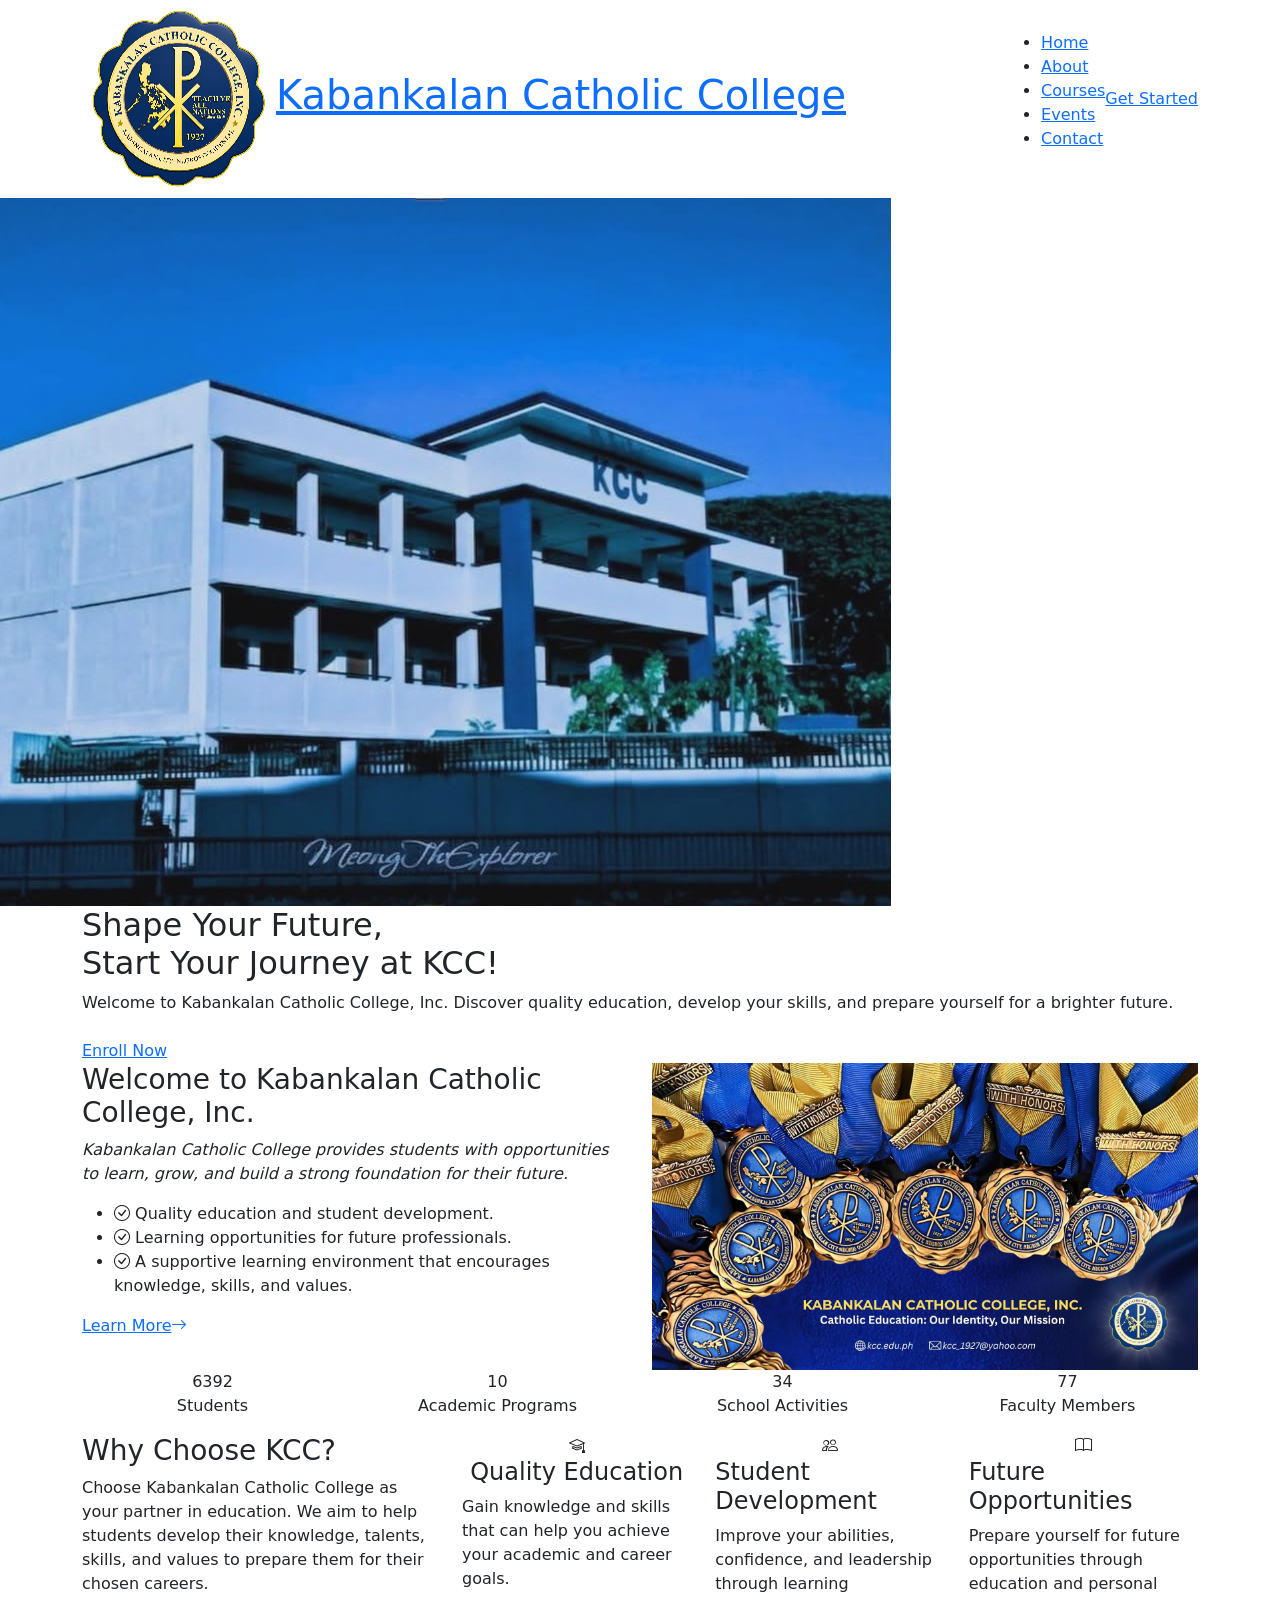
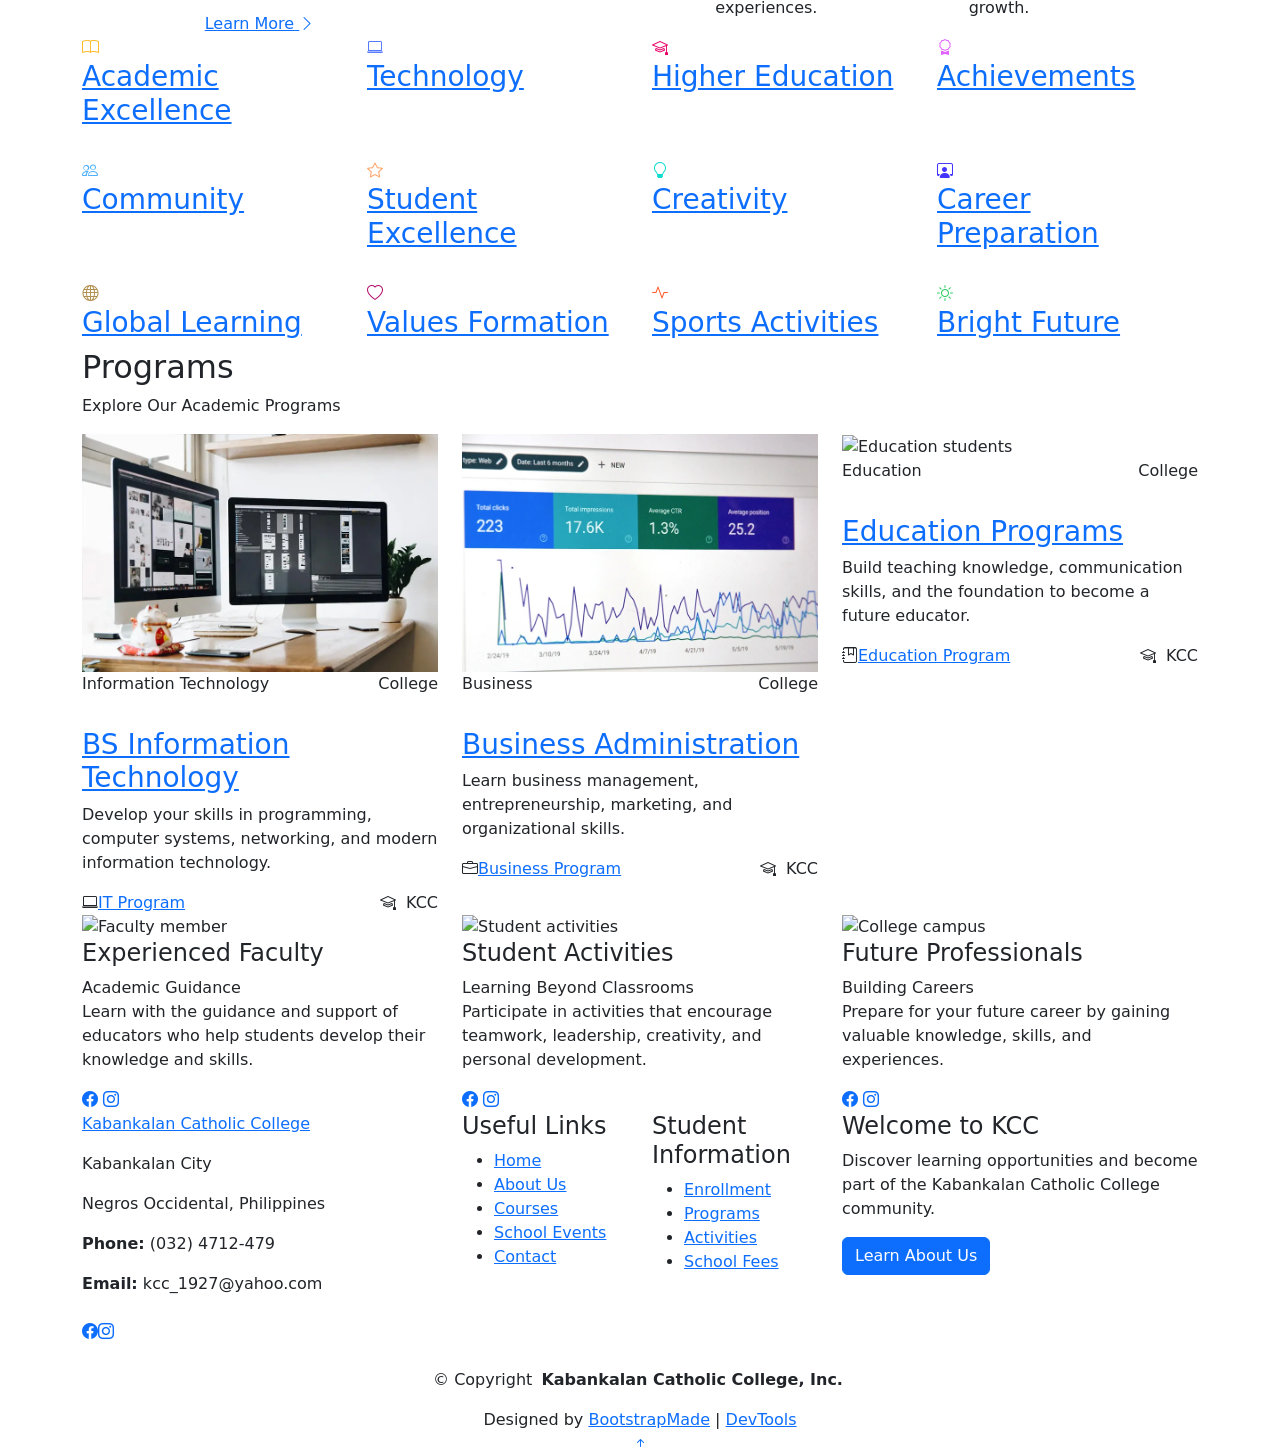
==== commit 208b33ad: "changed the sitename to KCC and added the logo" ====
--- a/index.html
+++ b/index.html
@@ -54,9 +54,7 @@
           <li><a href="index.html" class="active">Home<br></a></li>
           <li><a href="about.html">About</a></li>
           <li><a href="courses.html">Courses</a></li>
-          <li><a href="enrollment.html">Enrollment</a></li>
           <li><a href="events.html">Events</a></li>
-          <li><a href="pricing.html">Pricing</a></li>
           <li><a href="contact.html">Contact</a></li>
         </ul>
         <i class="mobile-nav-toggle d-xl-none bi bi-list"></i>
@@ -576,8 +574,8 @@
           Discover learning opportunities and become part of the
           Kabankalan Catholic College community.
         </p>
-        <a href="enrollment.html" class="btn btn-primary">
-          Learn About Enrollment
+        <a href="about.html" class="btn btn-primary">
+          Learn About Us
         </a>
       </div>
 
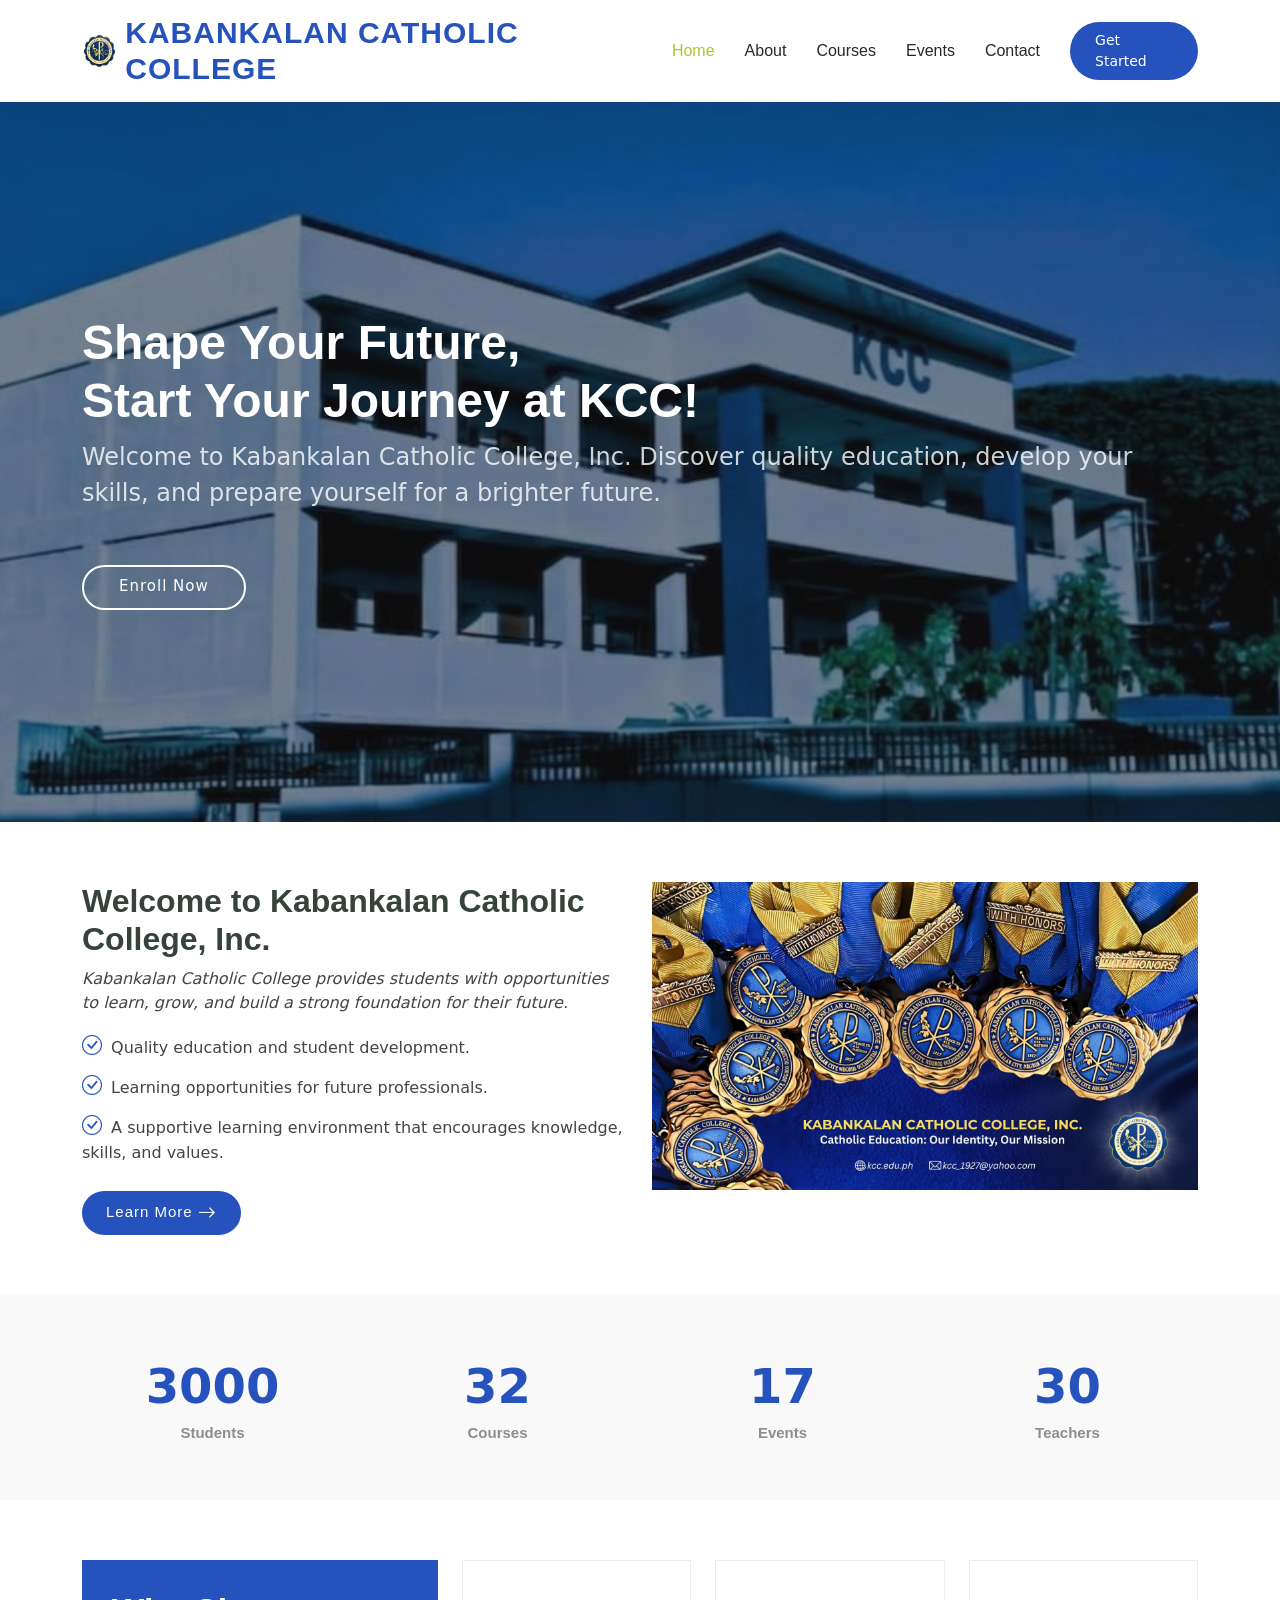
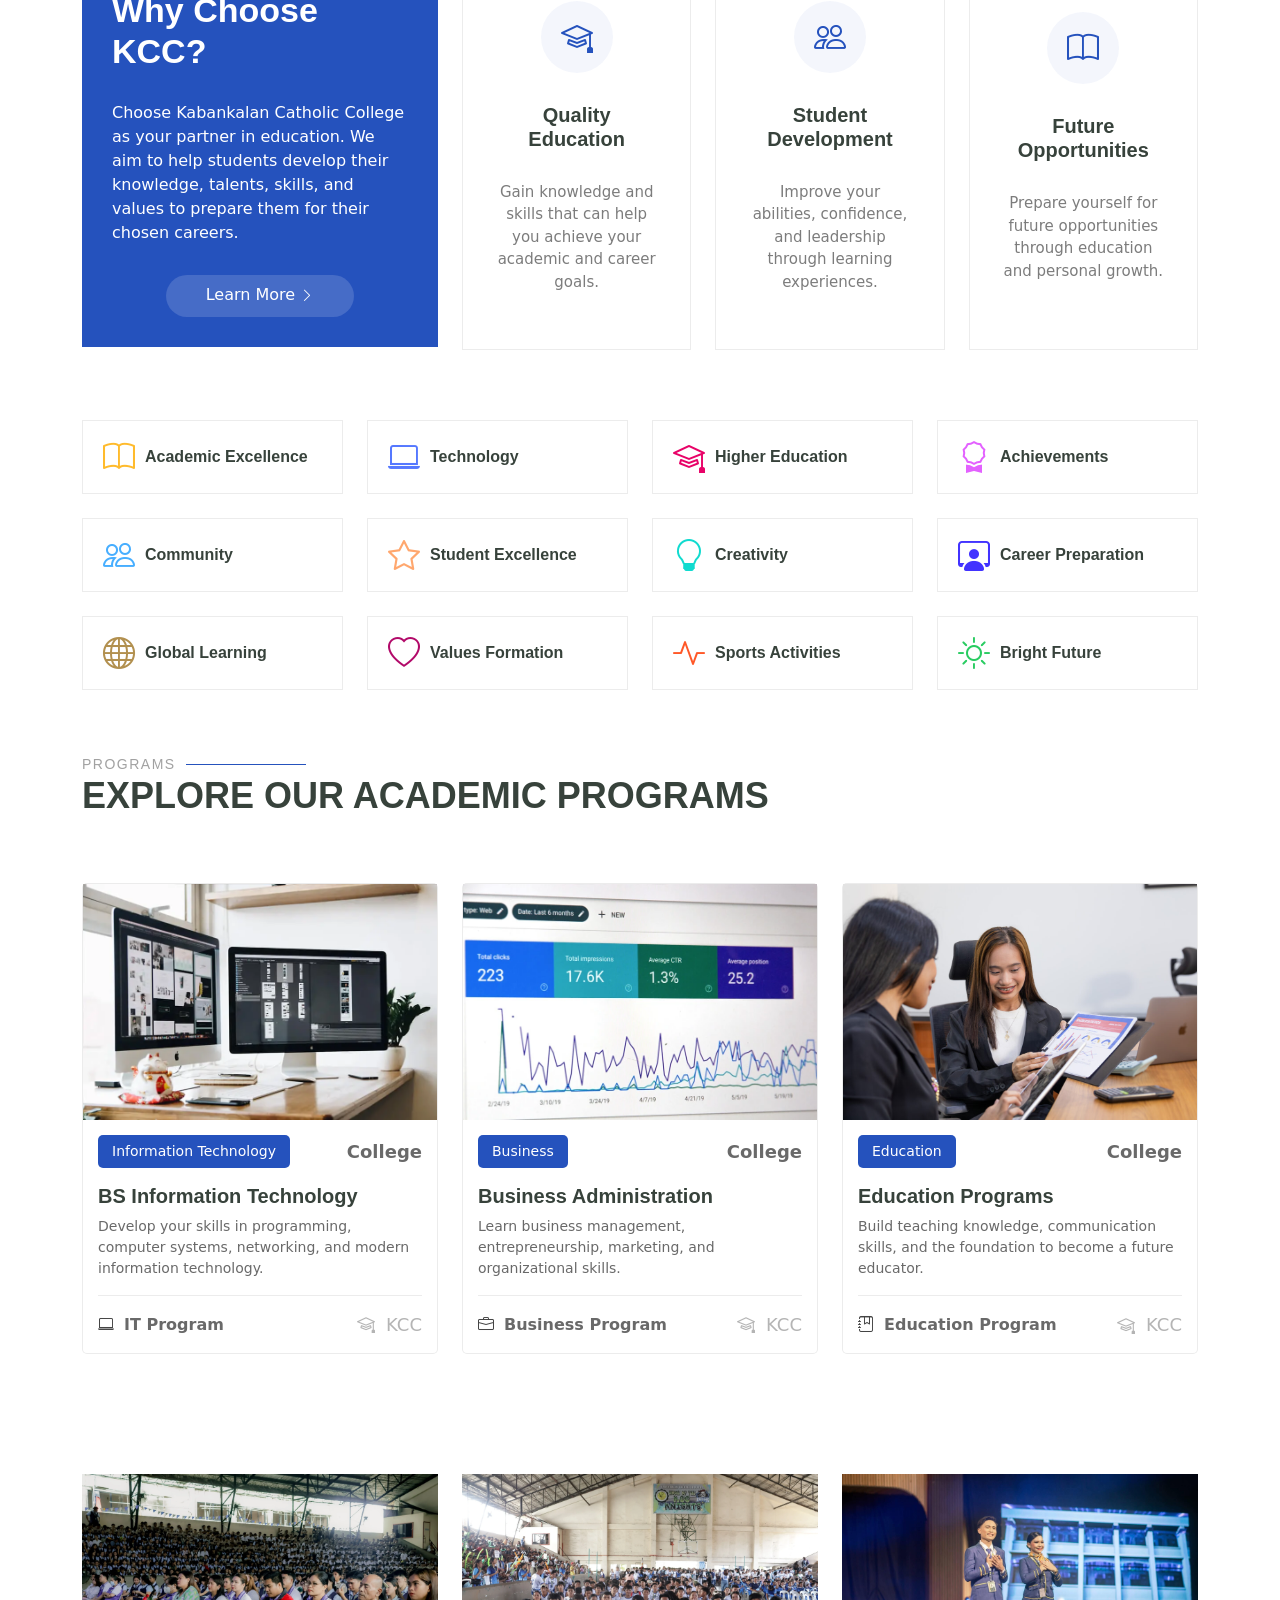
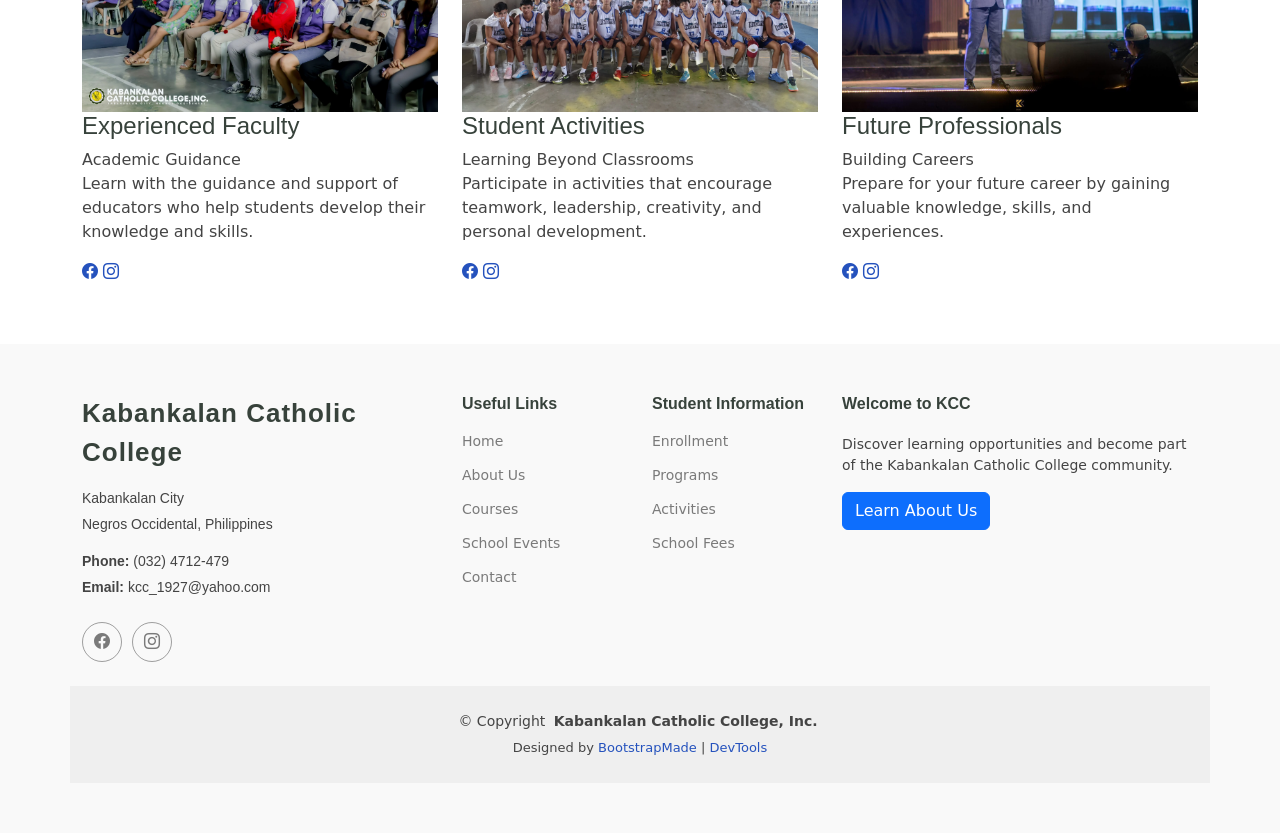
==== commit abf09b73: "changed the color bg and others" ====
--- a/index.html
+++ b/index.html
@@ -134,39 +134,39 @@
 
       <div class="container" data-aos="fade-up" data-aos-delay="100">
 
-        <div class="row gy-4">
+       <div class="row gy-4">
 
           <div class="col-lg-3 col-md-6">
             <div class="stats-item text-center w-100 h-100">
-              <span data-purecounter-start="0" data-purecounter-end="7102" data-purecounter-duration="1"
+              <span data-purecounter-start="0" data-purecounter-end="3000" data-purecounter-duration="1"
                 class="purecounter"></span>
               <p>Students</p>
             </div>
-          </div>
+          </div><!-- End Stats Item -->
 
           <div class="col-lg-3 col-md-6">
             <div class="stats-item text-center w-100 h-100">
-              <span data-purecounter-start="0" data-purecounter-end="12" data-purecounter-duration="1"
+              <span data-purecounter-start="0" data-purecounter-end="32" data-purecounter-duration="1"
                 class="purecounter"></span>
-              <p>Academic Programs</p>
-            </div>
-          </div>
+              <p>Courses</p>
+            </div>
+          </div><!-- End Stats Item -->
 
           <div class="col-lg-3 col-md-6">
             <div class="stats-item text-center w-100 h-100">
-              <span data-purecounter-start="0" data-purecounter-end="42" data-purecounter-duration="1"
+              <span data-purecounter-start="0" data-purecounter-end="17" data-purecounter-duration="1"
                 class="purecounter"></span>
-              <p>School Activities</p>
-            </div>
-          </div>
+              <p>Events</p>
+            </div>
+          </div><!-- End Stats Item -->
 
           <div class="col-lg-3 col-md-6">
             <div class="stats-item text-center w-100 h-100">
-              <span data-purecounter-start="0" data-purecounter-end="100" data-purecounter-duration="1"
+              <span data-purecounter-start="0" data-purecounter-end="30" data-purecounter-duration="1"
                 class="purecounter"></span>
-              <p>Faculty Members</p>
-            </div>
-          </div>
+              <p>Teachers</p>
+            </div>
+          </div><!-- End Stats Item -->
 
         </div>
 
@@ -448,7 +448,7 @@
 
           <div class="col-lg-4 col-md-6 d-flex" data-aos="fade-up" data-aos-delay="100">
             <div class="member">
-              <img src="assets/img/enrollment/Faculty.jpg" class="img-fluid" alt="Faculty member">
+              <img src="assets/img/faculty.webp" class="img-fluid" alt="Faculty member">
               <div class="member-content">
                 <h4>Experienced Faculty</h4>
                 <span>Academic Guidance</span>
@@ -466,7 +466,7 @@
 
           <div class="col-lg-4 col-md-6 d-flex" data-aos="fade-up" data-aos-delay="200">
             <div class="member">
-              <img src="assets/img/enrollment/Student.webp" class="img-fluid" alt="Student activities">
+              <img src="assets/img/sports.webp" class="img-fluid" alt="Student activities">
               <div class="member-content">
                 <h4>Student Activities</h4>
                 <span>Learning Beyond Classrooms</span>
@@ -484,7 +484,7 @@
 
           <div class="col-lg-4 col-md-6 d-flex" data-aos="fade-up" data-aos-delay="300">
             <div class="member">
-              <img src="assets/img/enrollment/Professionals.jpg" class="img-fluid" alt="College campus">
+              <img src="assets/img/Tourism.jpg" class="img-fluid" alt="College campus">
               <div class="member-content">
                 <h4>Future Professionals</h4>
                 <span>Building Careers</span>
@@ -510,94 +510,94 @@
 
   <footer id="footer" class="footer position-relative light-background">
 
-  <div class="container footer-top">
-    <div class="row gy-4">
-
-      <!-- School Information -->
-      <div class="col-lg-4 col-md-6 footer-about">
-
-        <a href="index.html" class="logo d-flex align-items-center">
-          <span class="sitename">Kabankalan Catholic College</span>
-        </a>
-
-        <div class="footer-contact pt-3">
-          <p>Kabankalan City</p>
-          <p>Negros Occidental, Philippines</p>
-          <p class="mt-3">
-            <strong>Phone:</strong>
-            <span>(032) 4712-479</span>
+    <div class="container footer-top">
+      <div class="row gy-4">
+
+        <!-- School Information -->
+        <div class="col-lg-4 col-md-6 footer-about">
+
+          <a href="index.html" class="logo d-flex align-items-center">
+            <span class="sitename">Kabankalan Catholic College</span>
+          </a>
+
+          <div class="footer-contact pt-3">
+            <p>Kabankalan City</p>
+            <p>Negros Occidental, Philippines</p>
+            <p class="mt-3">
+              <strong>Phone:</strong>
+              <span>(032) 4712-479</span>
+            </p>
+            <p>
+              <strong>Email:</strong>
+              <span>kcc_1927@yahoo.com</span>
+            </p>
+          </div>
+
+          <div class="social-links d-flex mt-4">
+            <a href="#" aria-label="Facebook"><i class="bi bi-facebook"></i></a>
+            <a href="#" aria-label="Instagram"><i class="bi bi-instagram"></i></a>
+          </div>
+
+        </div>
+        <!-- End School Information -->
+
+
+        <!-- Useful Links -->
+        <div class="col-lg-2 col-md-3 footer-links">
+          <h4>Useful Links</h4>
+          <ul>
+            <li><a href="index.html">Home</a></li>
+            <li><a href="about.html">About Us</a></li>
+            <li><a href="courses.html">Courses</a></li>
+            <li><a href="events.html">School Events</a></li>
+            <li><a href="contact.html">Contact</a></li>
+          </ul>
+        </div>
+
+
+        <!-- Student Information -->
+        <div class="col-lg-2 col-md-3 footer-links">
+          <h4>Student Information</h4>
+          <ul>
+            <li><a href="enrollment.html">Enrollment</a></li>
+            <li><a href="courses.html">Programs</a></li>
+            <li><a href="events.html">Activities</a></li>
+            <li><a href="pricing.html">School Fees</a></li>
+          </ul>
+        </div>
+
+
+        <!-- Contact Message -->
+        <div class="col-lg-4 col-md-12 footer-newsletter">
+          <h4>Welcome to KCC</h4>
+          <p>
+            Discover learning opportunities and become part of the
+            Kabankalan Catholic College community.
           </p>
-          <p>
-            <strong>Email:</strong>
-            <span>kcc_1927@yahoo.com</span>
-          </p>
-        </div>
-
-        <div class="social-links d-flex mt-4">
-          <a href="#" aria-label="Facebook"><i class="bi bi-facebook"></i></a>
-          <a href="#" aria-label="Instagram"><i class="bi bi-instagram"></i></a>
-        </div>
-
-      </div>
-      <!-- End School Information -->
-
-
-      <!-- Useful Links -->
-      <div class="col-lg-2 col-md-3 footer-links">
-        <h4>Useful Links</h4>
-        <ul>
-          <li><a href="index.html">Home</a></li>
-          <li><a href="about.html">About Us</a></li>
-          <li><a href="courses.html">Courses</a></li>
-          <li><a href="events.html">School Events</a></li>
-          <li><a href="contact.html">Contact</a></li>
-        </ul>
-      </div>
-
-
-      <!-- Student Information -->
-      <div class="col-lg-2 col-md-3 footer-links">
-        <h4>Student Information</h4>
-        <ul>
-          <li><a href="enrollment.html">Enrollment</a></li>
-          <li><a href="courses.html">Programs</a></li>
-          <li><a href="events.html">Activities</a></li>
-          <li><a href="pricing.html">School Fees</a></li>
-        </ul>
-      </div>
-
-
-      <!-- Contact Message -->
-      <div class="col-lg-4 col-md-12 footer-newsletter">
-        <h4>Welcome to KCC</h4>
-        <p>
-          Discover learning opportunities and become part of the
-          Kabankalan Catholic College community.
-        </p>
-        <a href="about.html" class="btn btn-primary">
-          Learn About Us
-        </a>
-      </div>
-
+          <a href="about.html" class="btn btn-primary">
+            Learn About Us
+          </a>
+        </div>
+
+      </div>
     </div>
-  </div>
-
-
-  <!-- Copyright -->
-  <div class="container copyright text-center mt-4">
-
-    <p>
-      © <span>Copyright</span>
-      <strong class="px-1 sitename">Kabankalan Catholic College, Inc.</strong>
-    </p>
-
-    <div class="credits">
-      Designed by <a href="https://bootstrapmade.com/">BootstrapMade</a> | <a href="https://bootstrapmade.com/tools/">DevTools</a>
+
+
+    <!-- Copyright -->
+    <div class="container copyright text-center mt-4">
+
+      <p>
+        © <span>Copyright</span>
+        <strong class="px-1 sitename">Kabankalan Catholic College, Inc.</strong>
+      </p>
+
+      <div class="credits">
+        Designed by <a href="https://bootstrapmade.com/">BootstrapMade</a> | <a
+          href="https://bootstrapmade.com/tools/">DevTools</a>
+      </div>
+
     </div>
-
-  </div>
-
-</footer>
+  </footer>
 
 
   <!-- Scroll Top -->
--- a/assets/css/main.css
+++ b/assets/css/main.css
@@ -22,7 +22,7 @@
   --background-color: #ffffff; /* Background color for the entire website, including individual sections */
   --default-color: #444444; /* Default color used for the majority of the text content across the entire website */
   --heading-color: #37423b; /* Color for headings, subheadings and title throughout the website */
-  --accent-color: #5fcf80; /* Accent color that represents your brand on the website. It's used for buttons, links, and other elements that need to stand out */
+  --accent-color: #2552bd; /* Accent color that represents your brand on the website. It's used for buttons, links, and other elements that need to stand out */
   --surface-color: #ffffff; /* The surface color is used as a background of boxed elements within sections, such as cards, icon boxes, or other elements that require a visual separation from the global background. */
   --contrast-color: #ffffff; /* Contrast color for text, ensuring readability against backgrounds of accent, heading, or default colors. */
 }
@@ -30,7 +30,7 @@
 /* Nav Menu Colors - The following color variables are used specifically for the navigation menu. They are separate from the global colors to allow for more customization options */
 :root {
   --nav-color: #272828;  /* The default color of the main navmenu links */
-  --nav-hover-color: #5fcf80; /* Applied to main navmenu links when they are hovered over or active */
+  --nav-hover-color: #a9c92a; /* Applied to main navmenu links when they are hovered over or active */
   --nav-mobile-background-color: #ffffff; /* Used as the background color for mobile navigation menu */
   --nav-dropdown-background-color: #ffffff; /* Used as the background color for dropdown items that appear when hovering over primary navigation items */
   --nav-dropdown-color: #272828; /* Used for navigation links of the dropdown items in the navigation menu. */
--- a/assets/css/main.css
+++ b/assets/css/main.css
@@ -22,7 +22,7 @@
   --background-color: #ffffff; /* Background color for the entire website, including individual sections */
   --default-color: #444444; /* Default color used for the majority of the text content across the entire website */
   --heading-color: #37423b; /* Color for headings, subheadings and title throughout the website */
-  --accent-color: #5fcf80; /* Accent color that represents your brand on the website. It's used for buttons, links, and other elements that need to stand out */
+  --accent-color: #2552bd; /* Accent color that represents your brand on the website. It's used for buttons, links, and other elements that need to stand out */
   --surface-color: #ffffff; /* The surface color is used as a background of boxed elements within sections, such as cards, icon boxes, or other elements that require a visual separation from the global background. */
   --contrast-color: #ffffff; /* Contrast color for text, ensuring readability against backgrounds of accent, heading, or default colors. */
 }
@@ -30,7 +30,7 @@
 /* Nav Menu Colors - The following color variables are used specifically for the navigation menu. They are separate from the global colors to allow for more customization options */
 :root {
   --nav-color: #272828;  /* The default color of the main navmenu links */
-  --nav-hover-color: #5fcf80; /* Applied to main navmenu links when they are hovered over or active */
+  --nav-hover-color: #a9c92a; /* Applied to main navmenu links when they are hovered over or active */
   --nav-mobile-background-color: #ffffff; /* Used as the background color for mobile navigation menu */
   --nav-dropdown-background-color: #ffffff; /* Used as the background color for dropdown items that appear when hovering over primary navigation items */
   --nav-dropdown-color: #272828; /* Used for navigation links of the dropdown items in the navigation menu. */
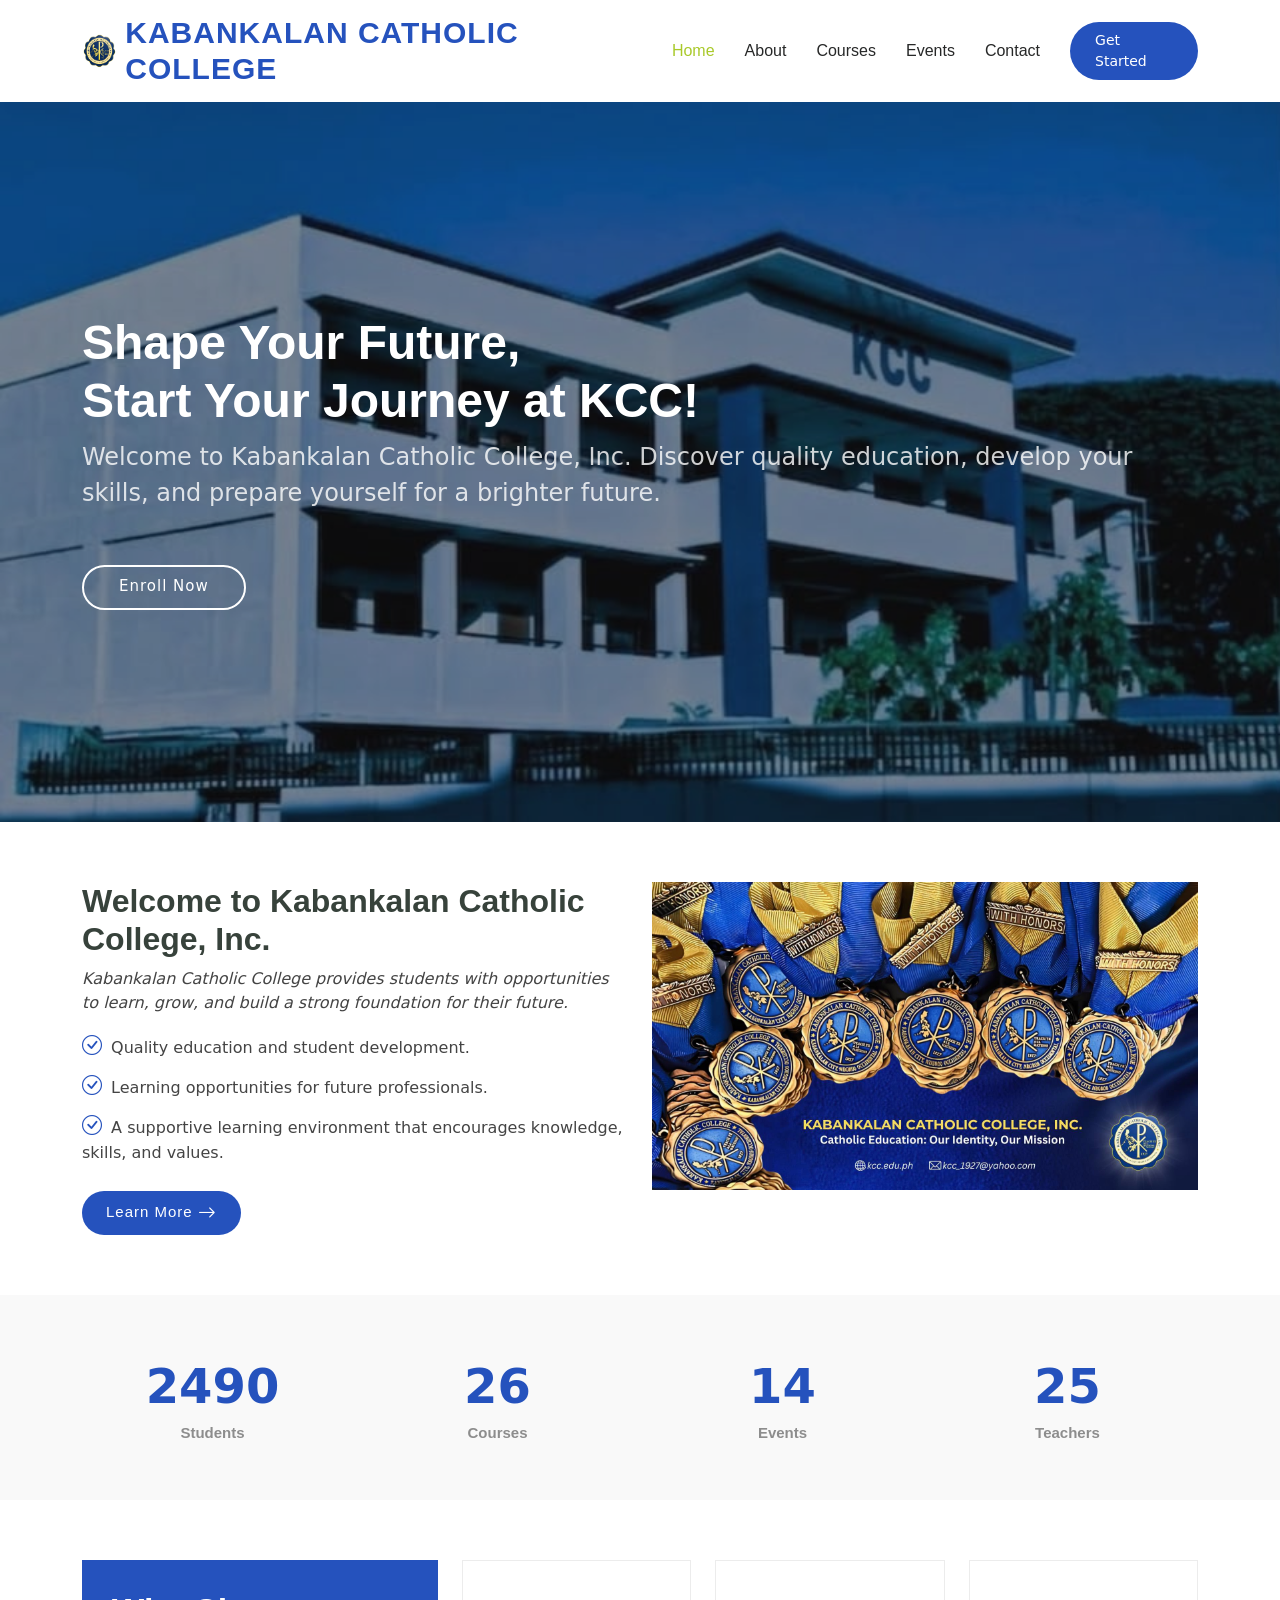
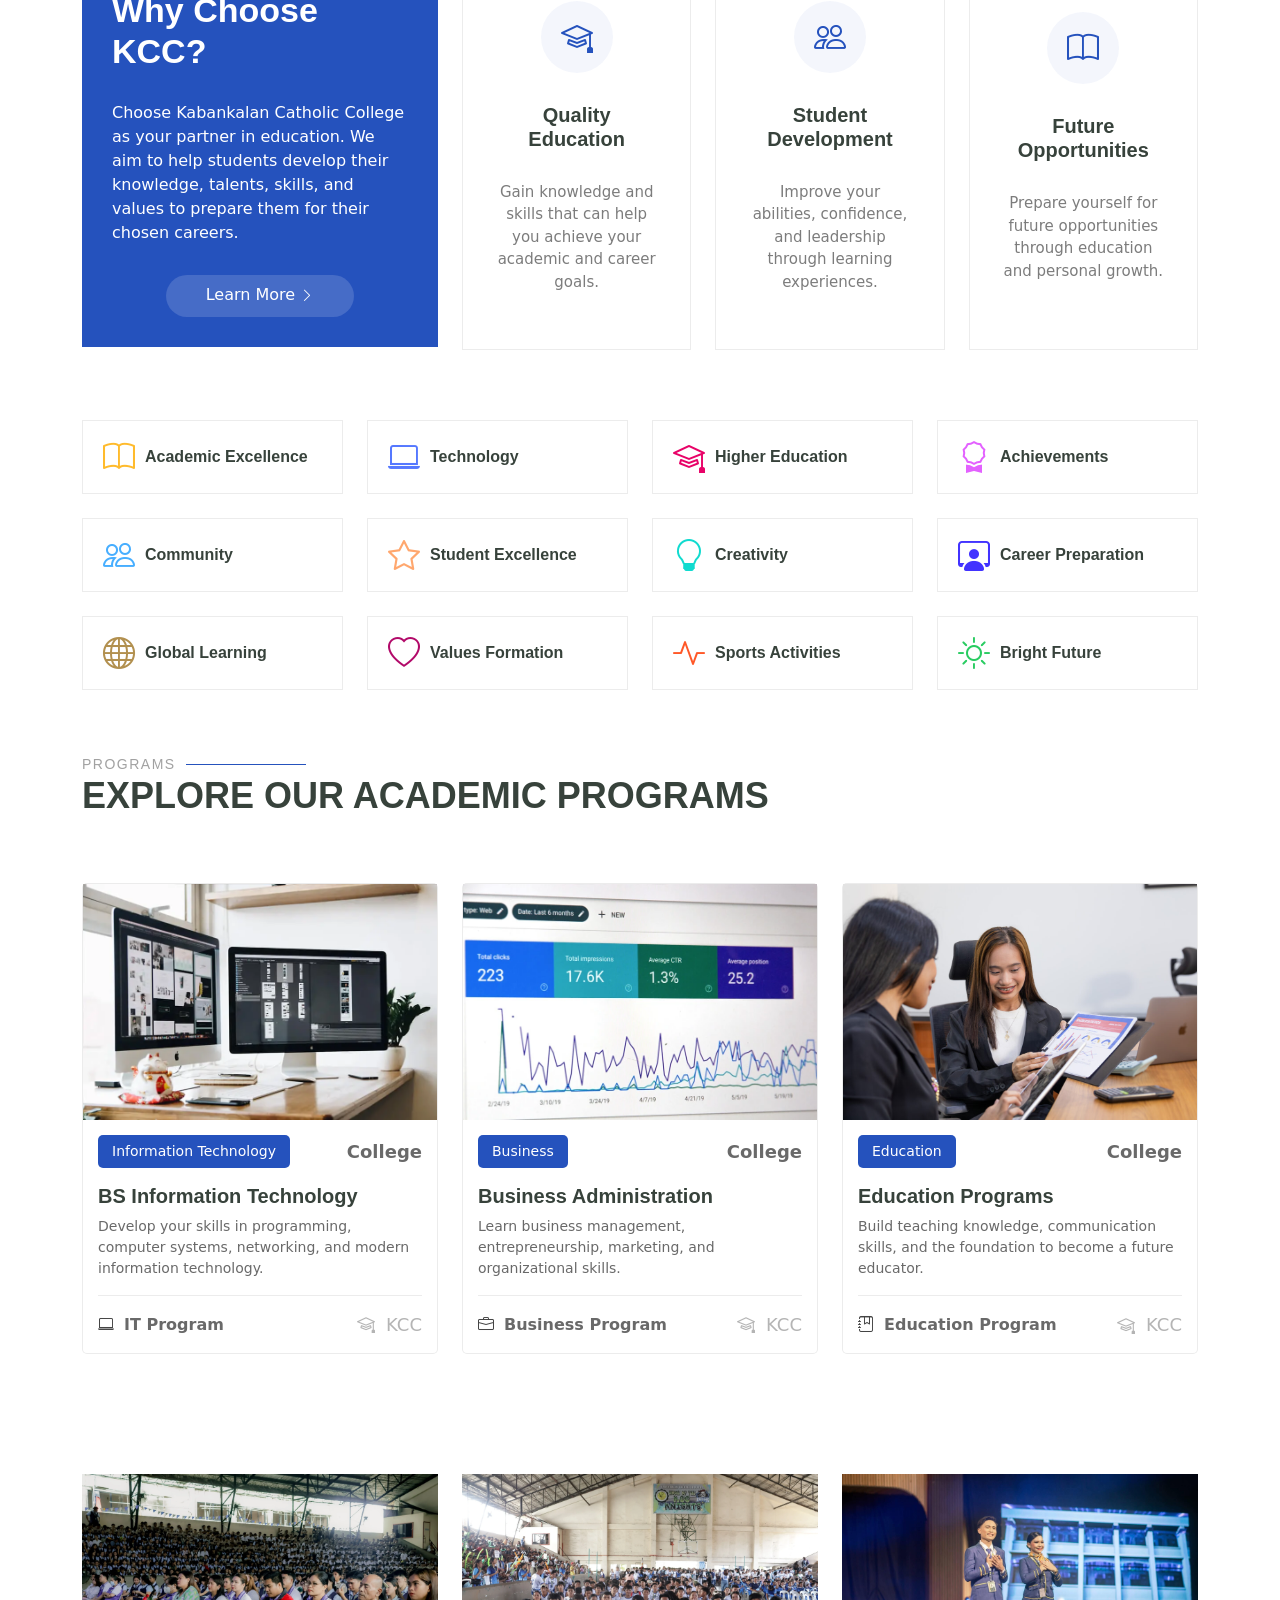
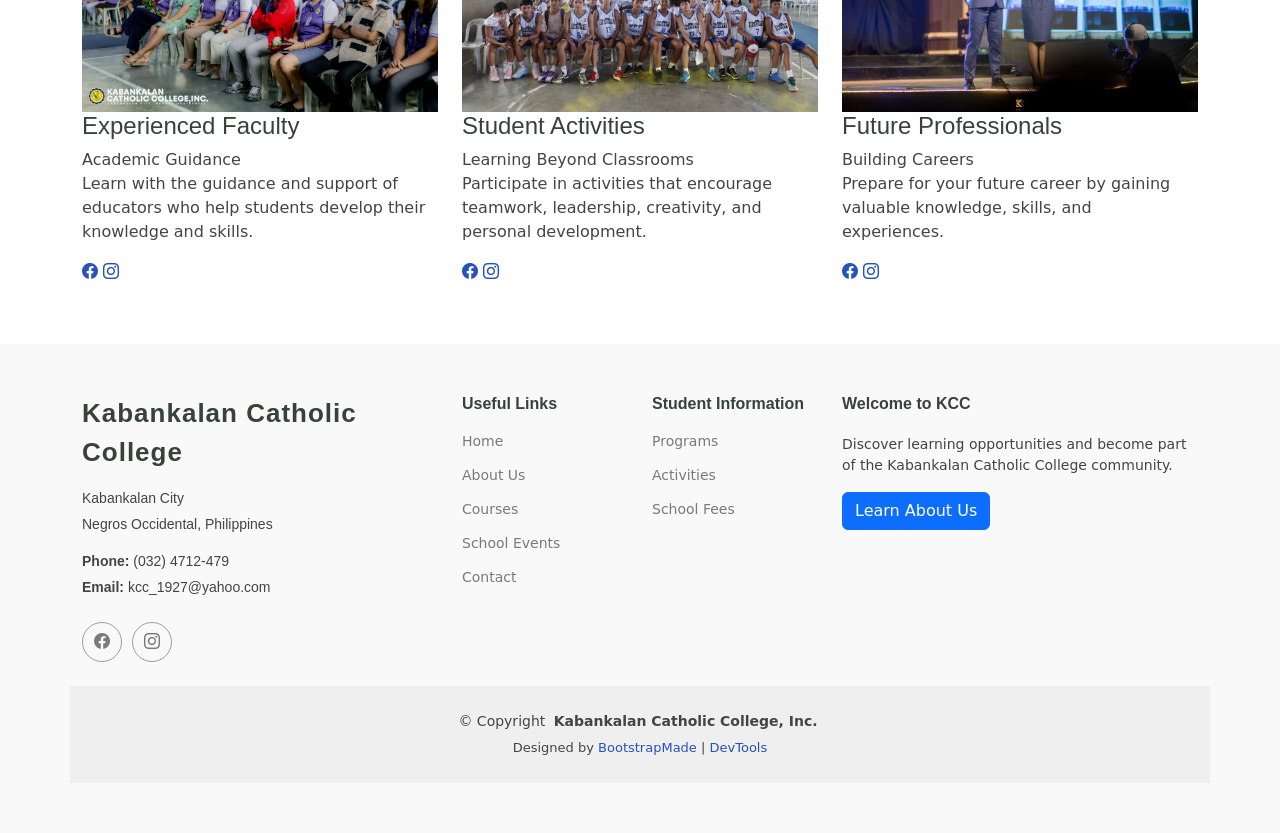
==== commit 19c9bcb3: "removed the enrollment in footer section" ====
--- a/index.html
+++ b/index.html
@@ -10,7 +10,7 @@
 
   <!-- Favicons -->
   <link href="assets/img/KCC-LOGO.png" rel="icon">
-  <link href="assets/img/KCC-LOGO.png" rel="apple-touch-icon">
+  <link href="assets/img/KCC-LOGO.png" rel="KCC icon">
   <link href="assets/css/main.css" rel="stylesheet">
 
   <!-- Fonts -->
@@ -559,7 +559,7 @@
         <div class="col-lg-2 col-md-3 footer-links">
           <h4>Student Information</h4>
           <ul>
-            <li><a href="enrollment.html">Enrollment</a></li>
+           
             <li><a href="courses.html">Programs</a></li>
             <li><a href="events.html">Activities</a></li>
             <li><a href="pricing.html">School Fees</a></li>
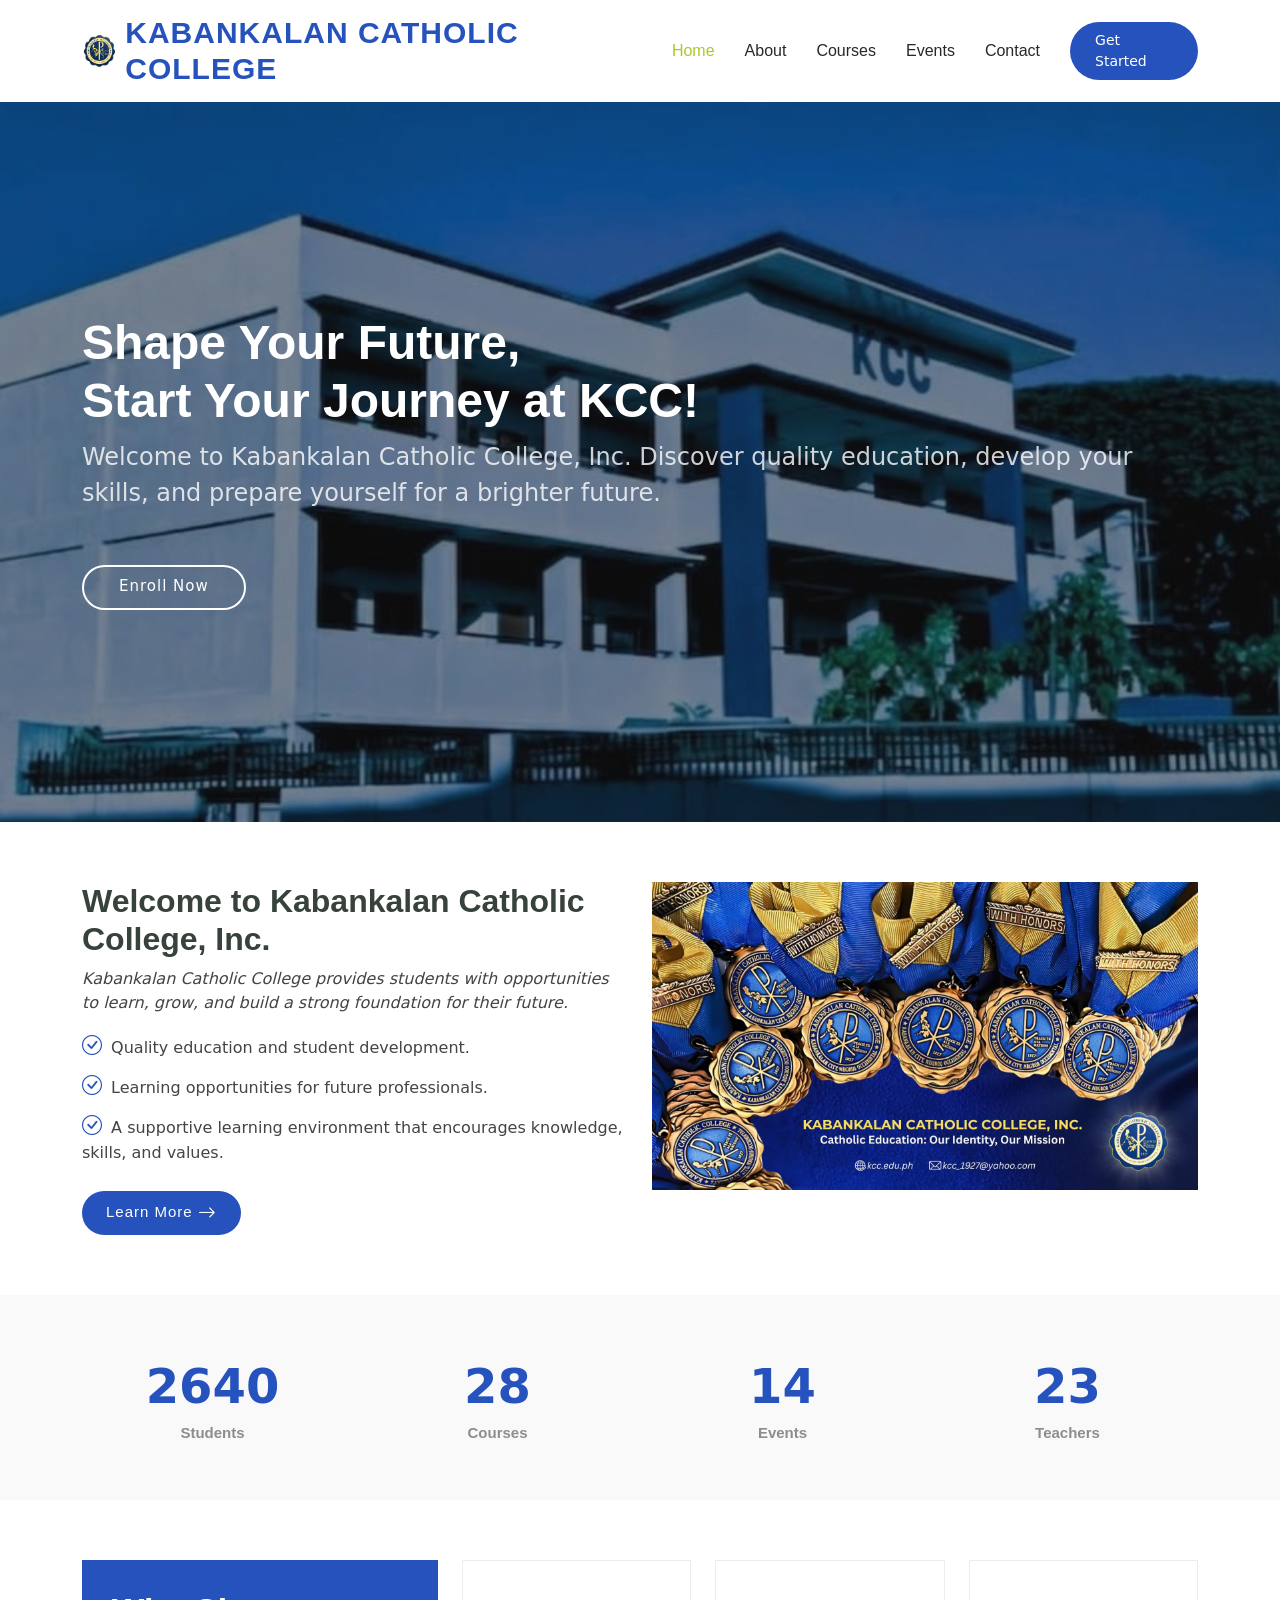
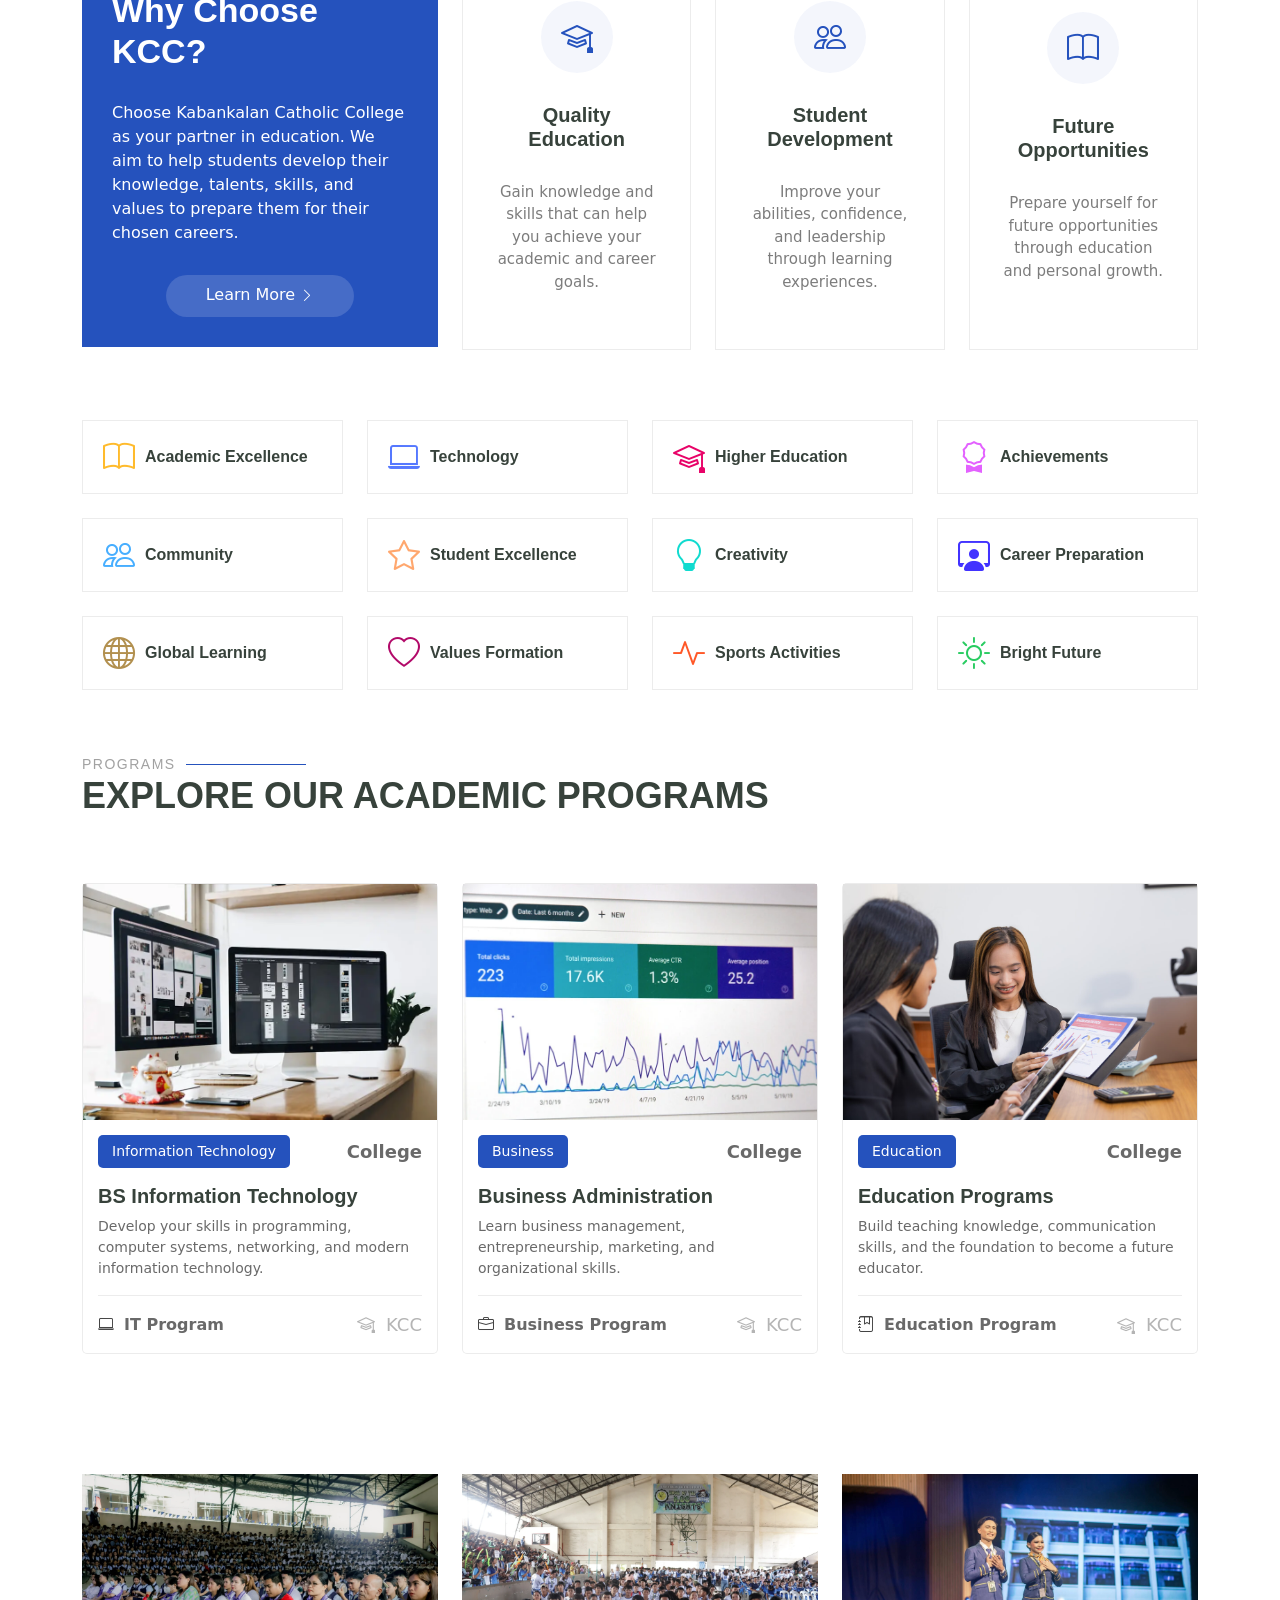
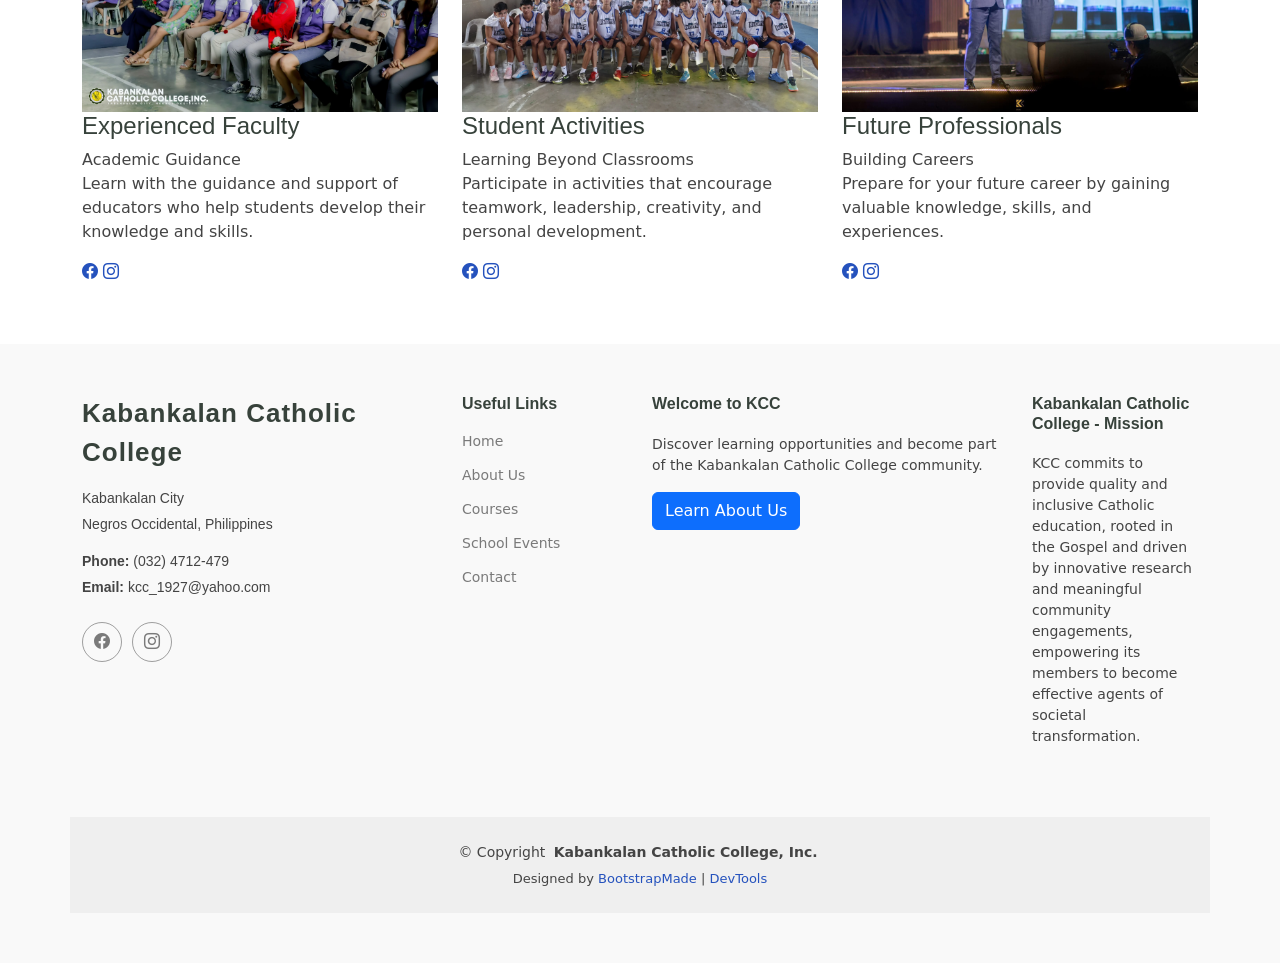
==== commit a2904f73: "removed student info and added KCC mission" ====
--- a/index.html
+++ b/index.html
@@ -554,19 +554,6 @@
           </ul>
         </div>
 
-
-        <!-- Student Information -->
-        <div class="col-lg-2 col-md-3 footer-links">
-          <h4>Student Information</h4>
-          <ul>
-           
-            <li><a href="courses.html">Programs</a></li>
-            <li><a href="events.html">Activities</a></li>
-            <li><a href="pricing.html">School Fees</a></li>
-          </ul>
-        </div>
-
-
         <!-- Contact Message -->
         <div class="col-lg-4 col-md-12 footer-newsletter">
           <h4>Welcome to KCC</h4>
@@ -579,6 +566,14 @@
           </a>
         </div>
 
+          <!-- KCC Mission -->
+        <div class="col-lg-2 col-md-3 footer-links">
+          <h4>Kabankalan Catholic College - Mission</h4>
+          <p>KCC commits to provide quality and inclusive Catholic education, rooted in the Gospel and driven by
+            innovative research and meaningful community engagements, empowering its members to become effective agents
+            of societal transformation.</p>
+        </div>
+
       </div>
     </div>
 
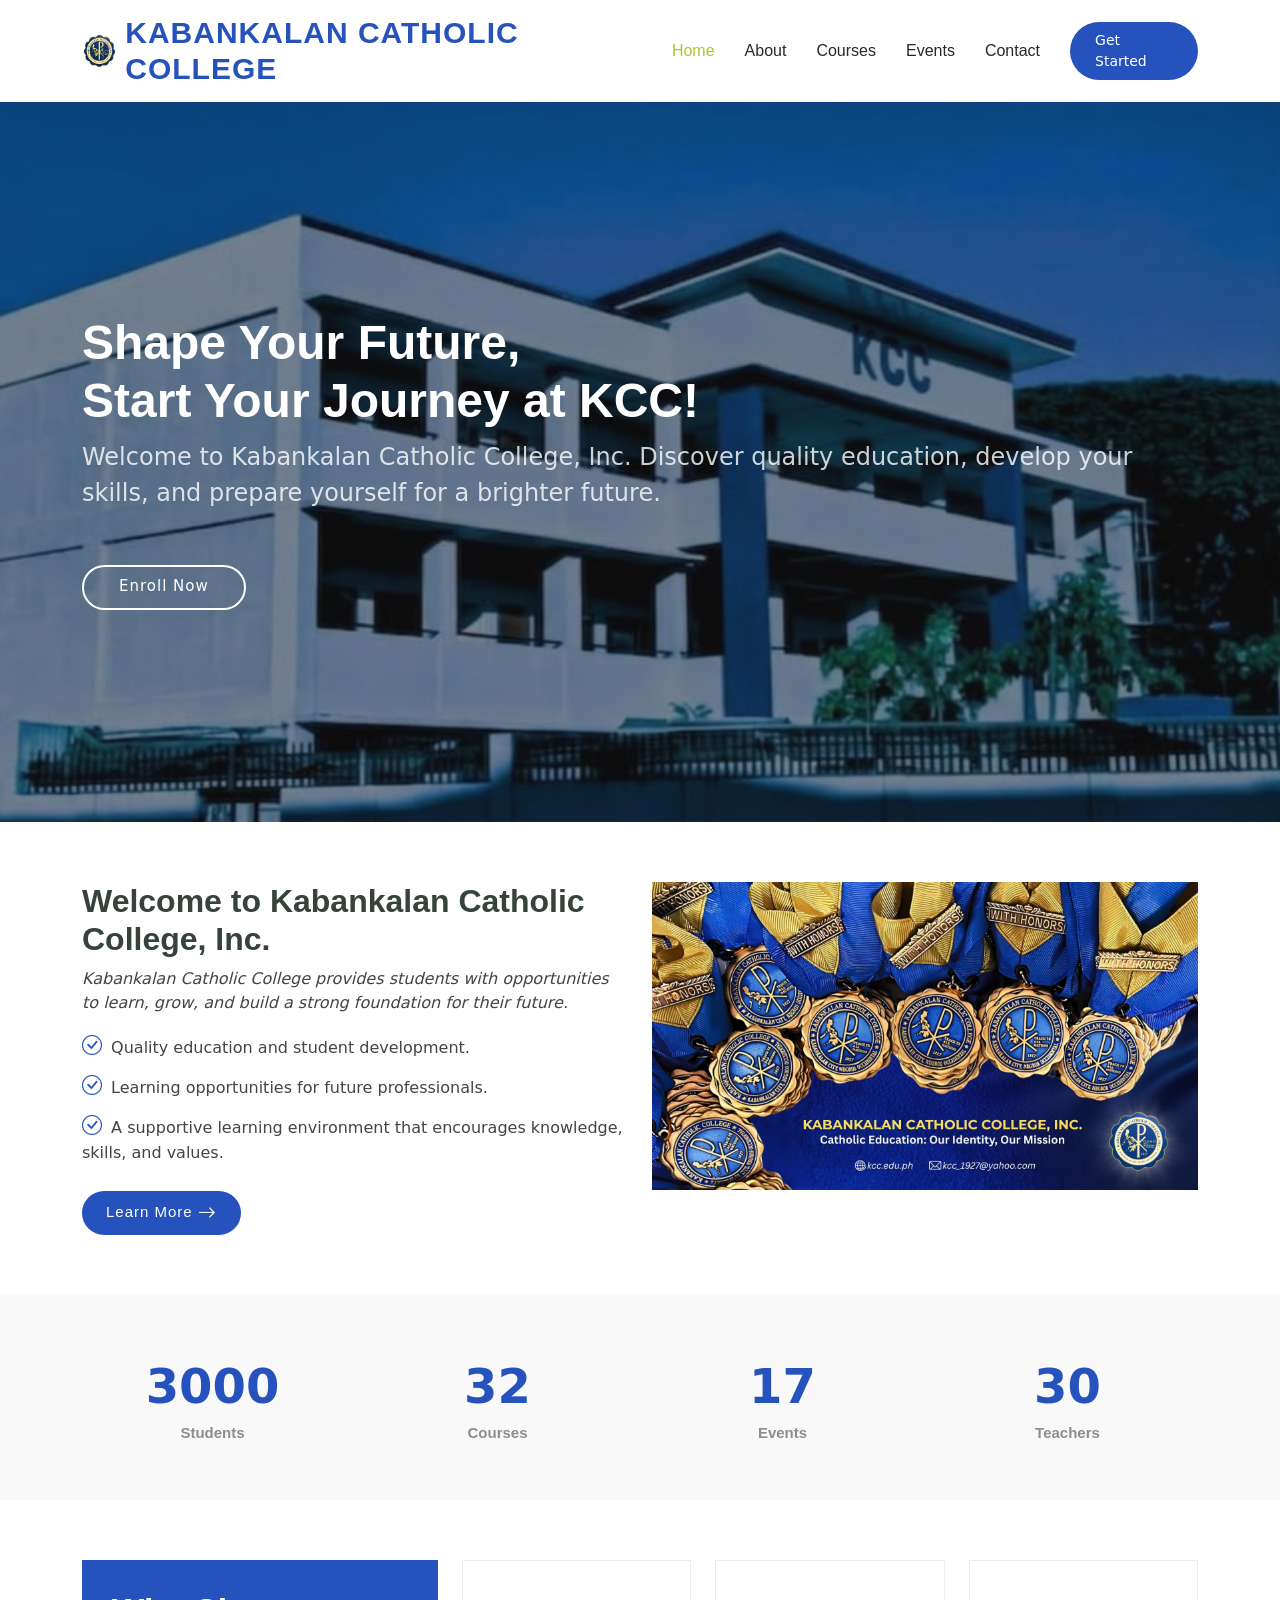
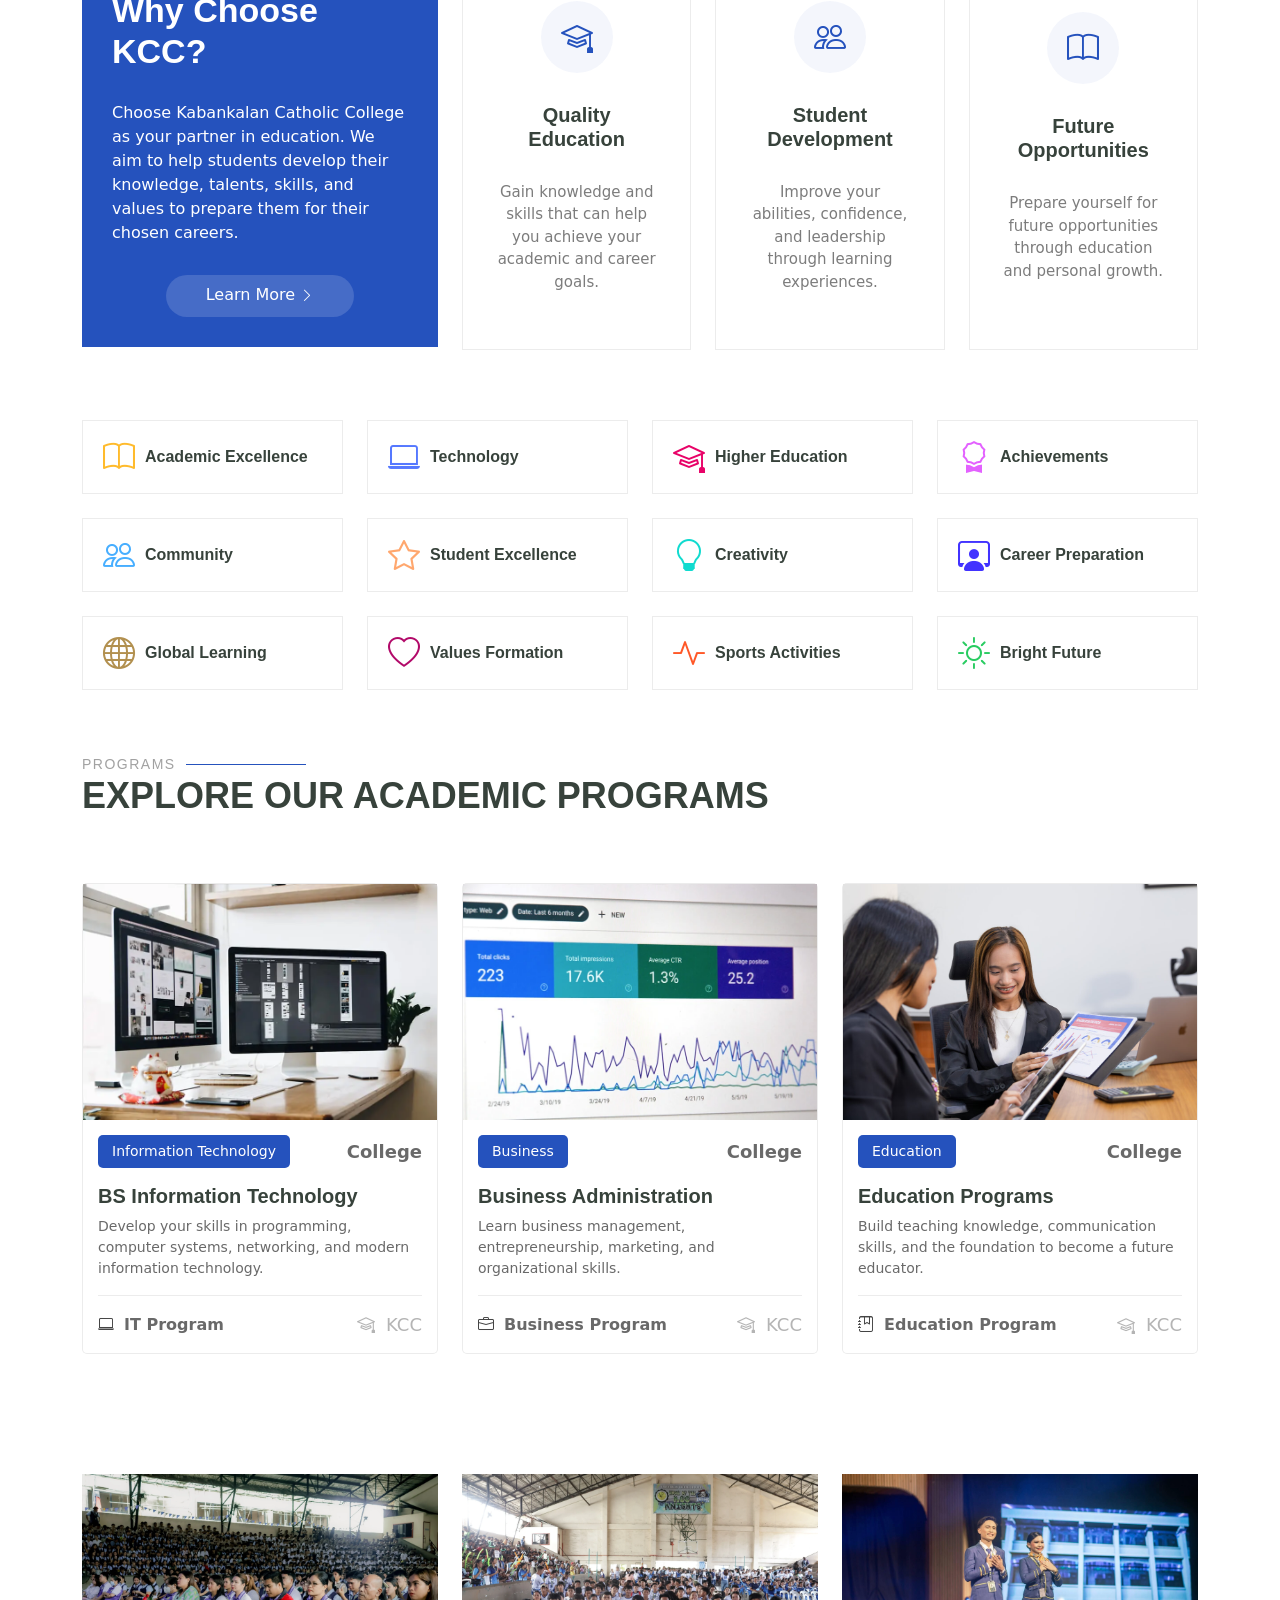
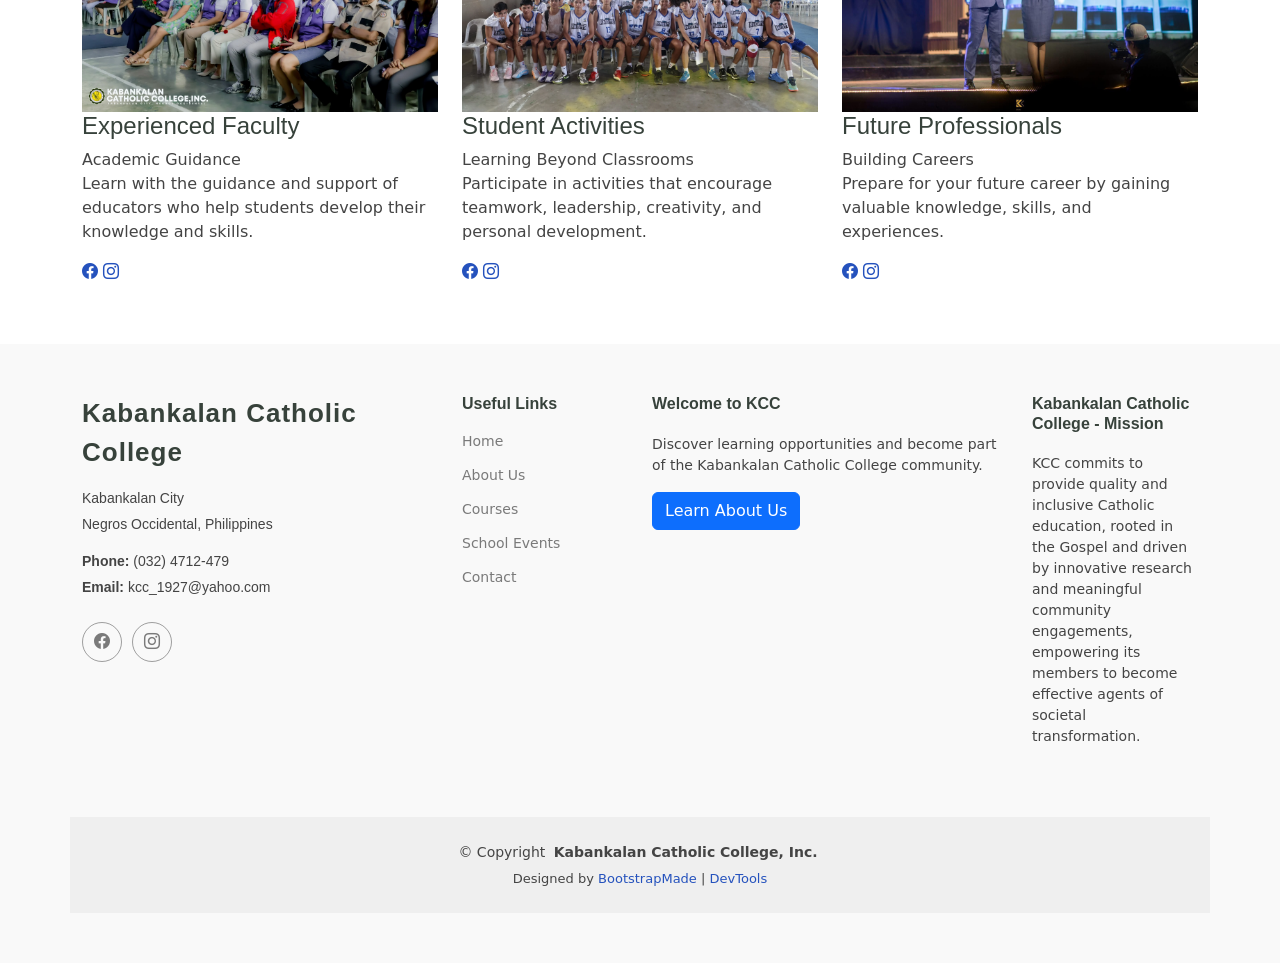
==== commit 4e147fdd: "added a portal to facebook on the footer" ====
--- a/index.html
+++ b/index.html
@@ -533,8 +533,11 @@
             </p>
           </div>
 
-          <div class="social-links d-flex mt-4">
-            <a href="#" aria-label="Facebook"><i class="bi bi-facebook"></i></a>
+           <div class="social-links d-flex mt-4">
+            <a href="https://www.facebook.com/KCCInc1927" target="_blank" rel="noopener noreferrer"
+              aria-label="Facebook">
+              <i class="bi bi-facebook"></i>
+            </a>
             <a href="#" aria-label="Instagram"><i class="bi bi-instagram"></i></a>
           </div>
 
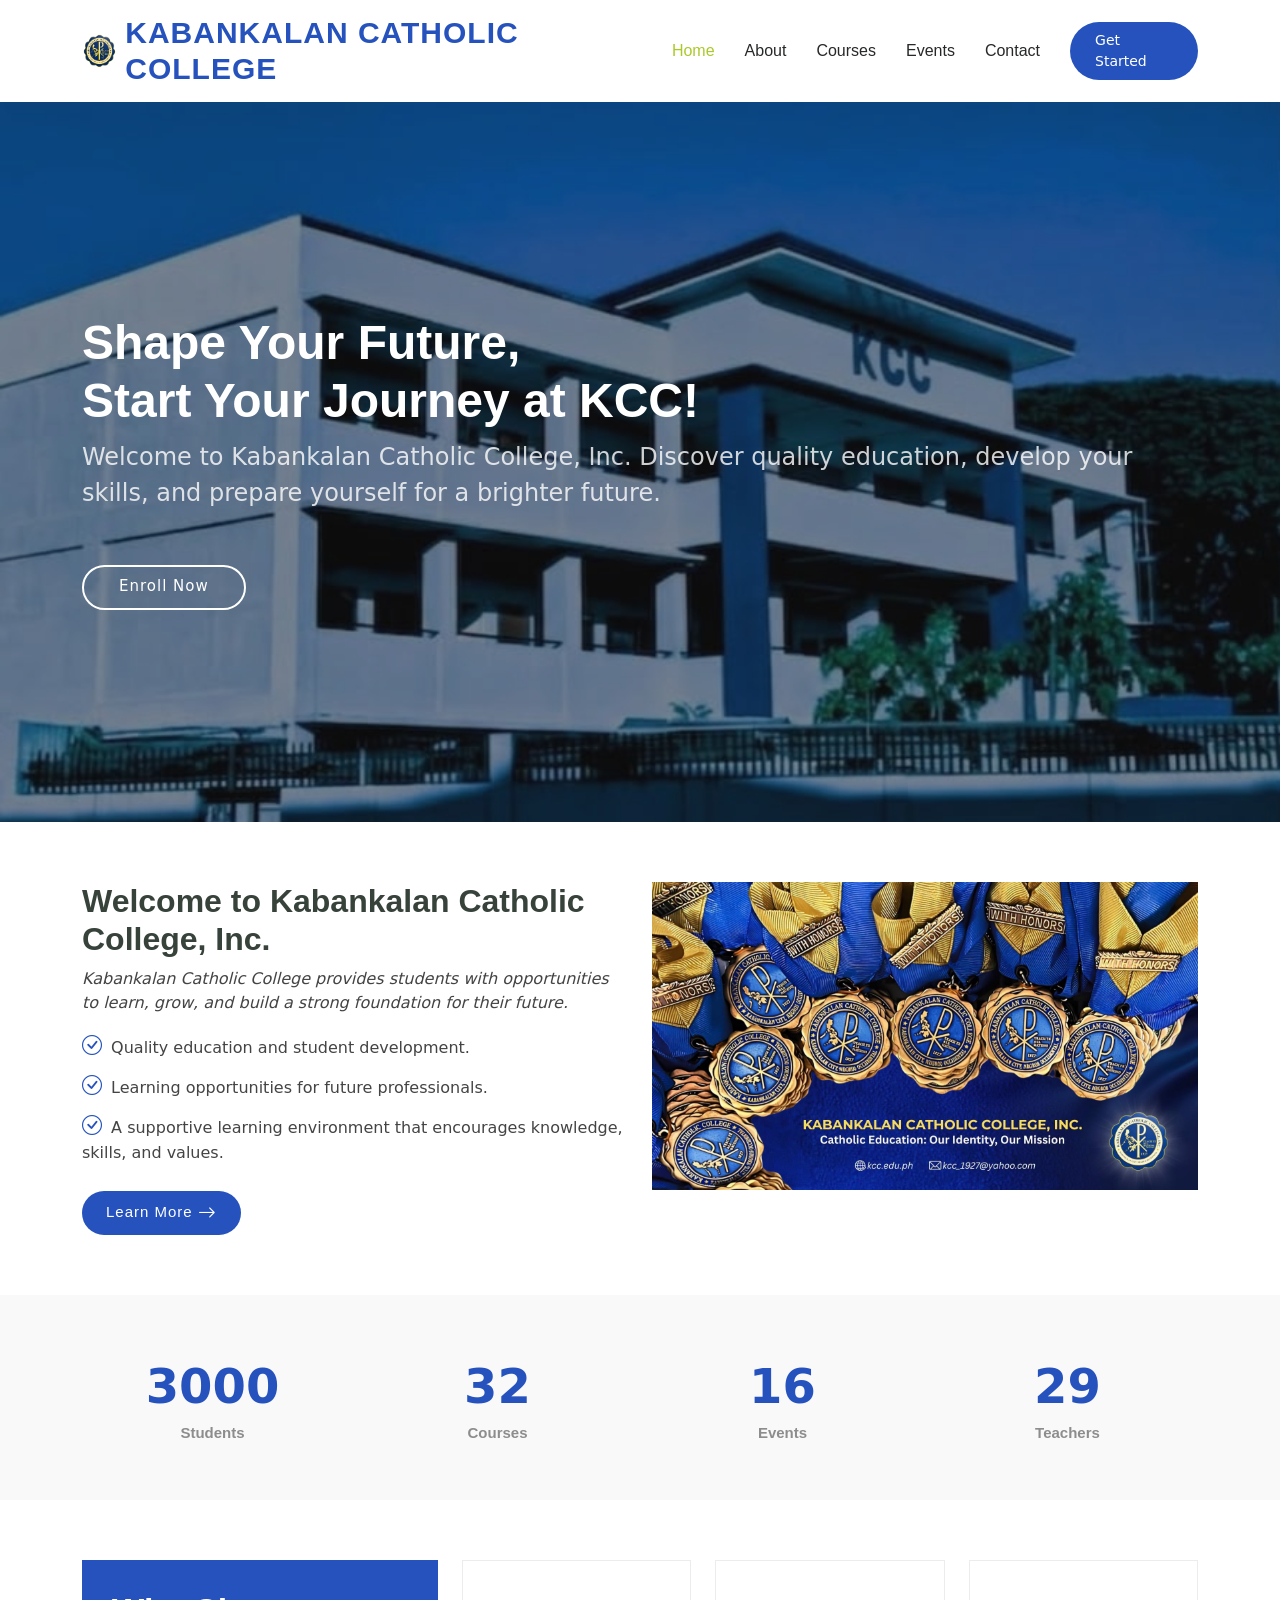
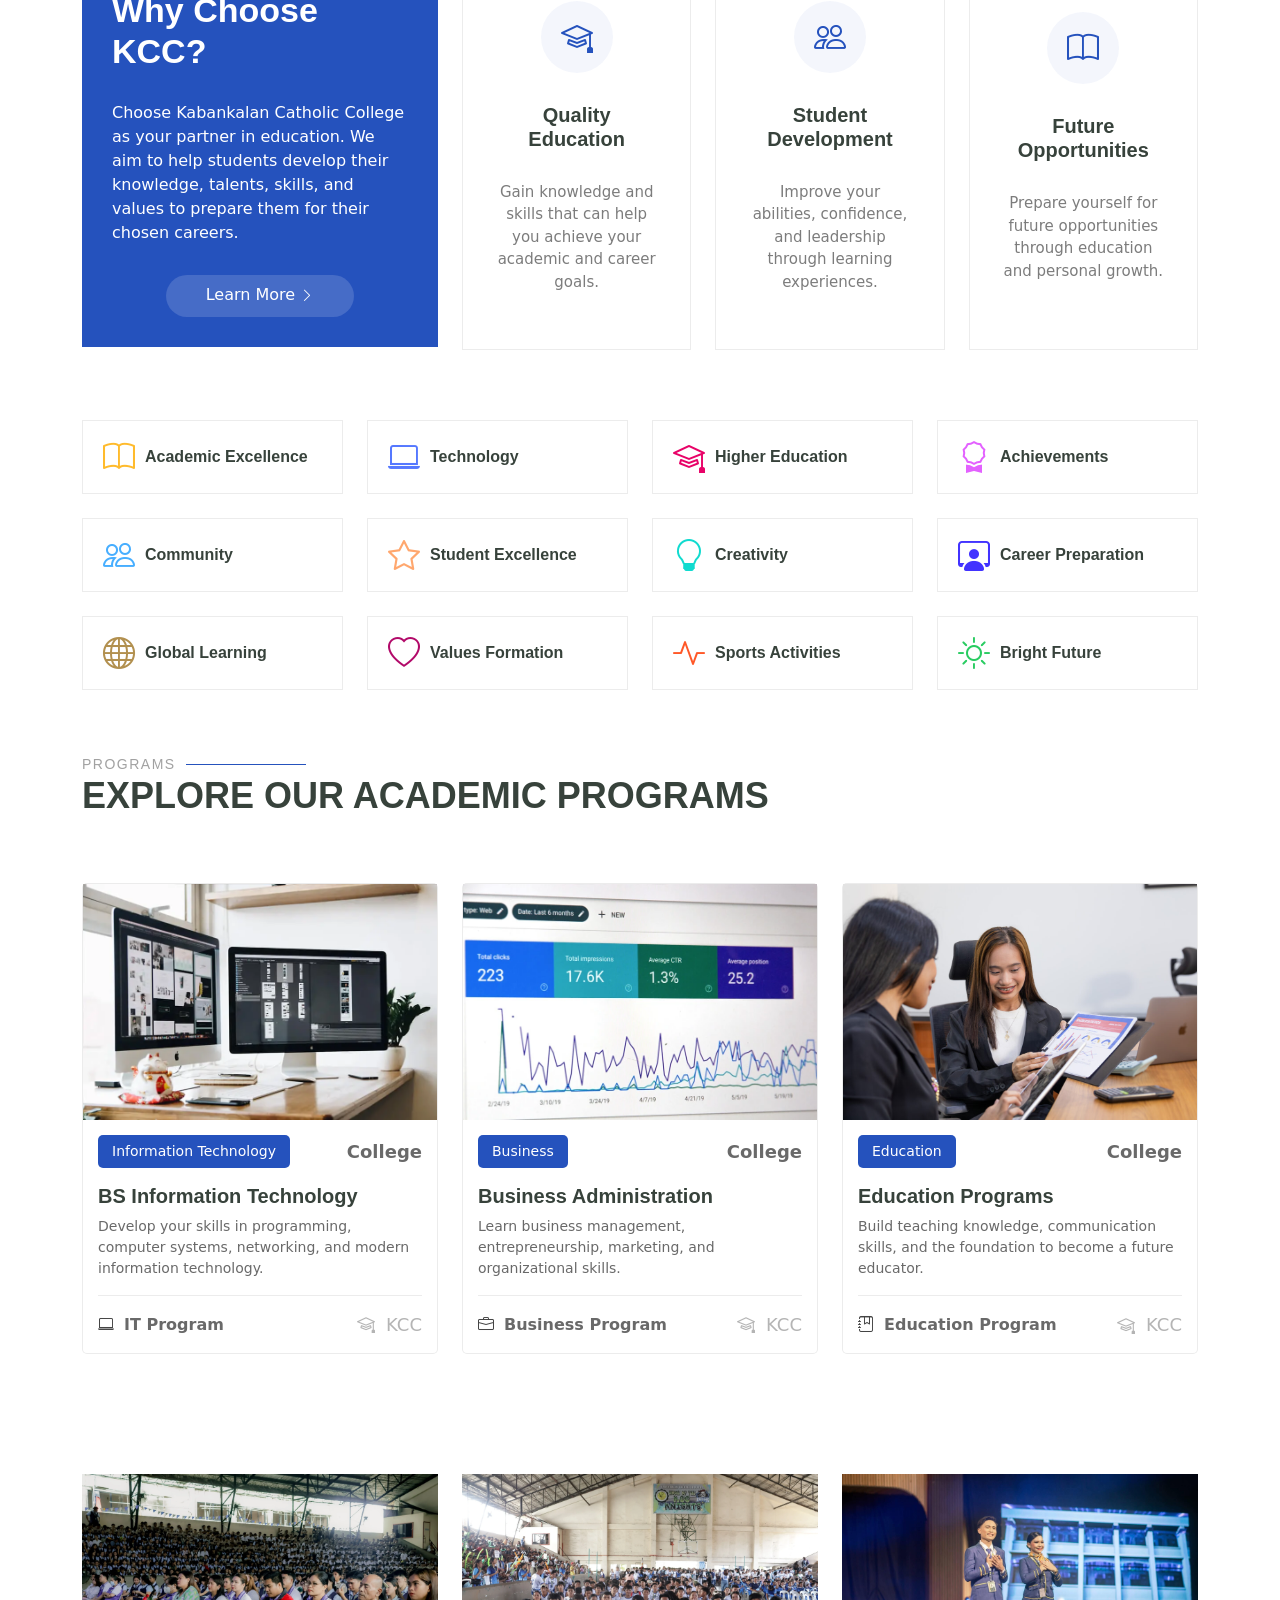
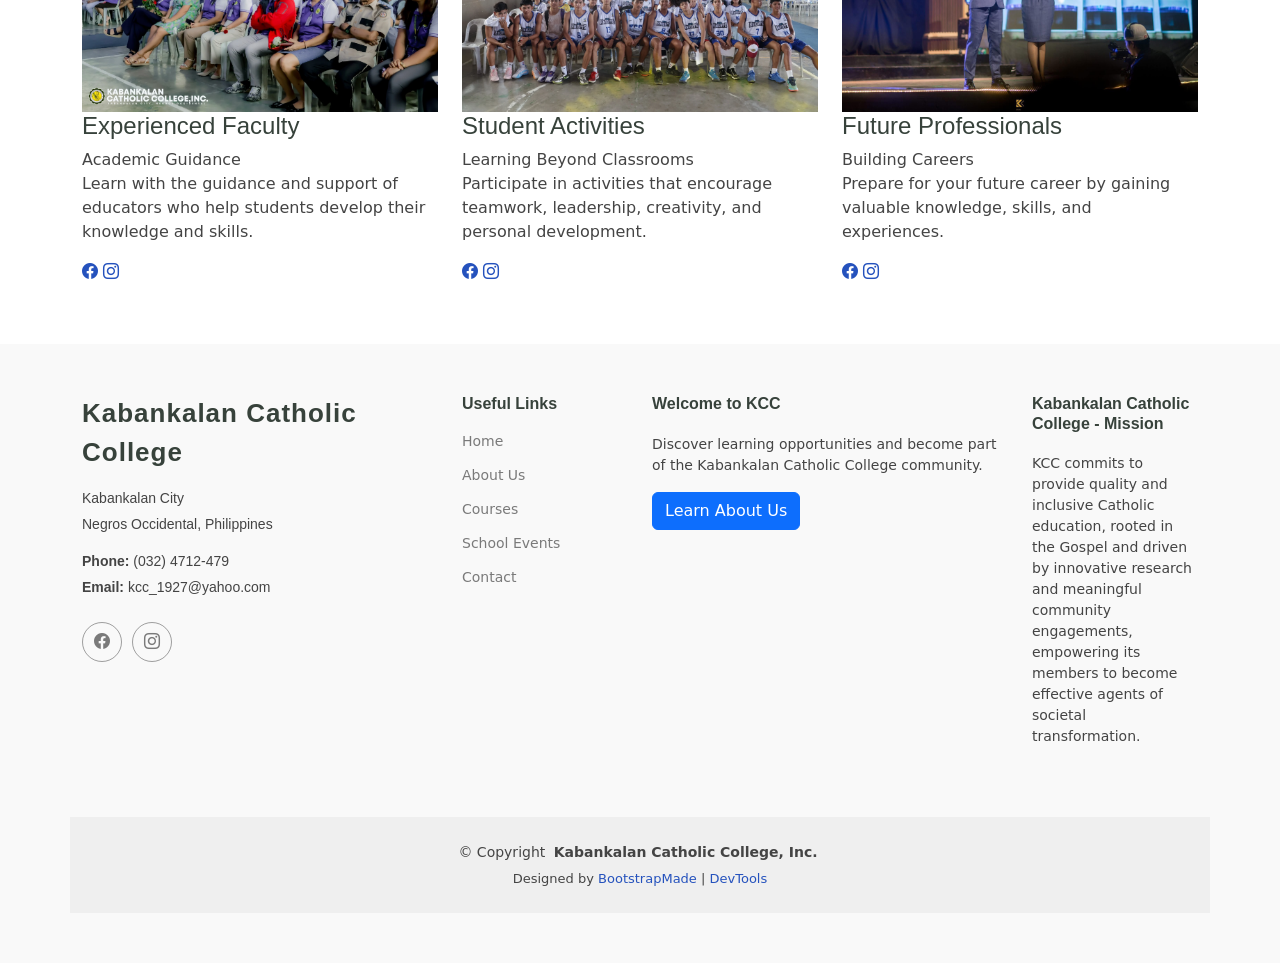
==== commit ce08a6e5: "removed the clickable on features" ====
--- a/index.html
+++ b/index.html
@@ -246,84 +246,84 @@
           <div class="col-lg-3 col-md-4" data-aos="fade-up" data-aos-delay="100">
             <div class="features-item">
               <i class="bi bi-book" style="color: #ffbb2c;"></i>
-              <h3><a href="#">Academic Excellence</a></h3>
+              <h3>Academic Excellence</h3>
             </div>
           </div>
 
           <div class="col-lg-3 col-md-4" data-aos="fade-up" data-aos-delay="200">
             <div class="features-item">
               <i class="bi bi-laptop" style="color: #5578ff;"></i>
-              <h3><a href="#">Technology</a></h3>
+              <h3>Technology</h3>
             </div>
           </div>
 
           <div class="col-lg-3 col-md-4" data-aos="fade-up" data-aos-delay="300">
             <div class="features-item">
               <i class="bi bi-mortarboard" style="color: #e80368;"></i>
-              <h3><a href="#">Higher Education</a></h3>
+              <h3>Higher Education</h3>
             </div>
           </div>
 
           <div class="col-lg-3 col-md-4" data-aos="fade-up" data-aos-delay="400">
             <div class="features-item">
               <i class="bi bi-award" style="color: #e361ff;"></i>
-              <h3><a href="#">Achievements</a></h3>
+              <h3>Achievements</h3>
             </div>
           </div>
 
           <div class="col-lg-3 col-md-4" data-aos="fade-up" data-aos-delay="500">
             <div class="features-item">
               <i class="bi bi-people" style="color: #47aeff;"></i>
-              <h3><a href="#">Community</a></h3>
+              <h3>Community</h3>
             </div>
           </div>
 
           <div class="col-lg-3 col-md-4" data-aos="fade-up" data-aos-delay="600">
             <div class="features-item">
               <i class="bi bi-star" style="color: #ffa76e;"></i>
-              <h3><a href="#">Student Excellence</a></h3>
+              <h3>Student Excellence</h3>
             </div>
           </div>
 
           <div class="col-lg-3 col-md-4" data-aos="fade-up" data-aos-delay="700">
             <div class="features-item">
               <i class="bi bi-lightbulb" style="color: #11dbcf;"></i>
-              <h3><a href="#">Creativity</a></h3>
+              <h3>Creativity</h3>
             </div>
           </div>
 
           <div class="col-lg-3 col-md-4" data-aos="fade-up" data-aos-delay="800">
             <div class="features-item">
               <i class="bi bi-person-workspace" style="color: #4233ff;"></i>
-              <h3><a href="#">Career Preparation</a></h3>
+              <h3>Career Preparation</h3>
             </div>
           </div>
 
           <div class="col-lg-3 col-md-4" data-aos="fade-up" data-aos-delay="900">
             <div class="features-item">
               <i class="bi bi-globe" style="color: #b2904f;"></i>
-              <h3><a href="#">Global Learning</a></h3>
+              <h3>Global Learning</h3>
             </div>
           </div>
 
           <div class="col-lg-3 col-md-4" data-aos="fade-up" data-aos-delay="1000">
             <div class="features-item">
               <i class="bi bi-heart" style="color: #b20969;"></i>
-              <h3><a href="#">Values Formation</a></h3>
+              <h3>Values Formation</h3>
             </div>
           </div>
 
           <div class="col-lg-3 col-md-4" data-aos="fade-up" data-aos-delay="1100">
             <div class="features-item">
               <i class="bi bi-activity" style="color: #ff5828;"></i>
-              <h3><a href="#">Sports Activities</a></h3>
+              <h3>Sports Activities</h3>
             </div>
           </div>
 
           <div class="col-lg-3 col-md-4" data-aos="fade-up" data-aos-delay="1200">
             <div class="features-item">
               <i class="bi bi-brightness-high" style="color: #29cc61;"></i>
-              <h3><a href="#">Bright Future</a></h3>
+              <h3>Bright Future</h3>
             </div>
           </div>
 
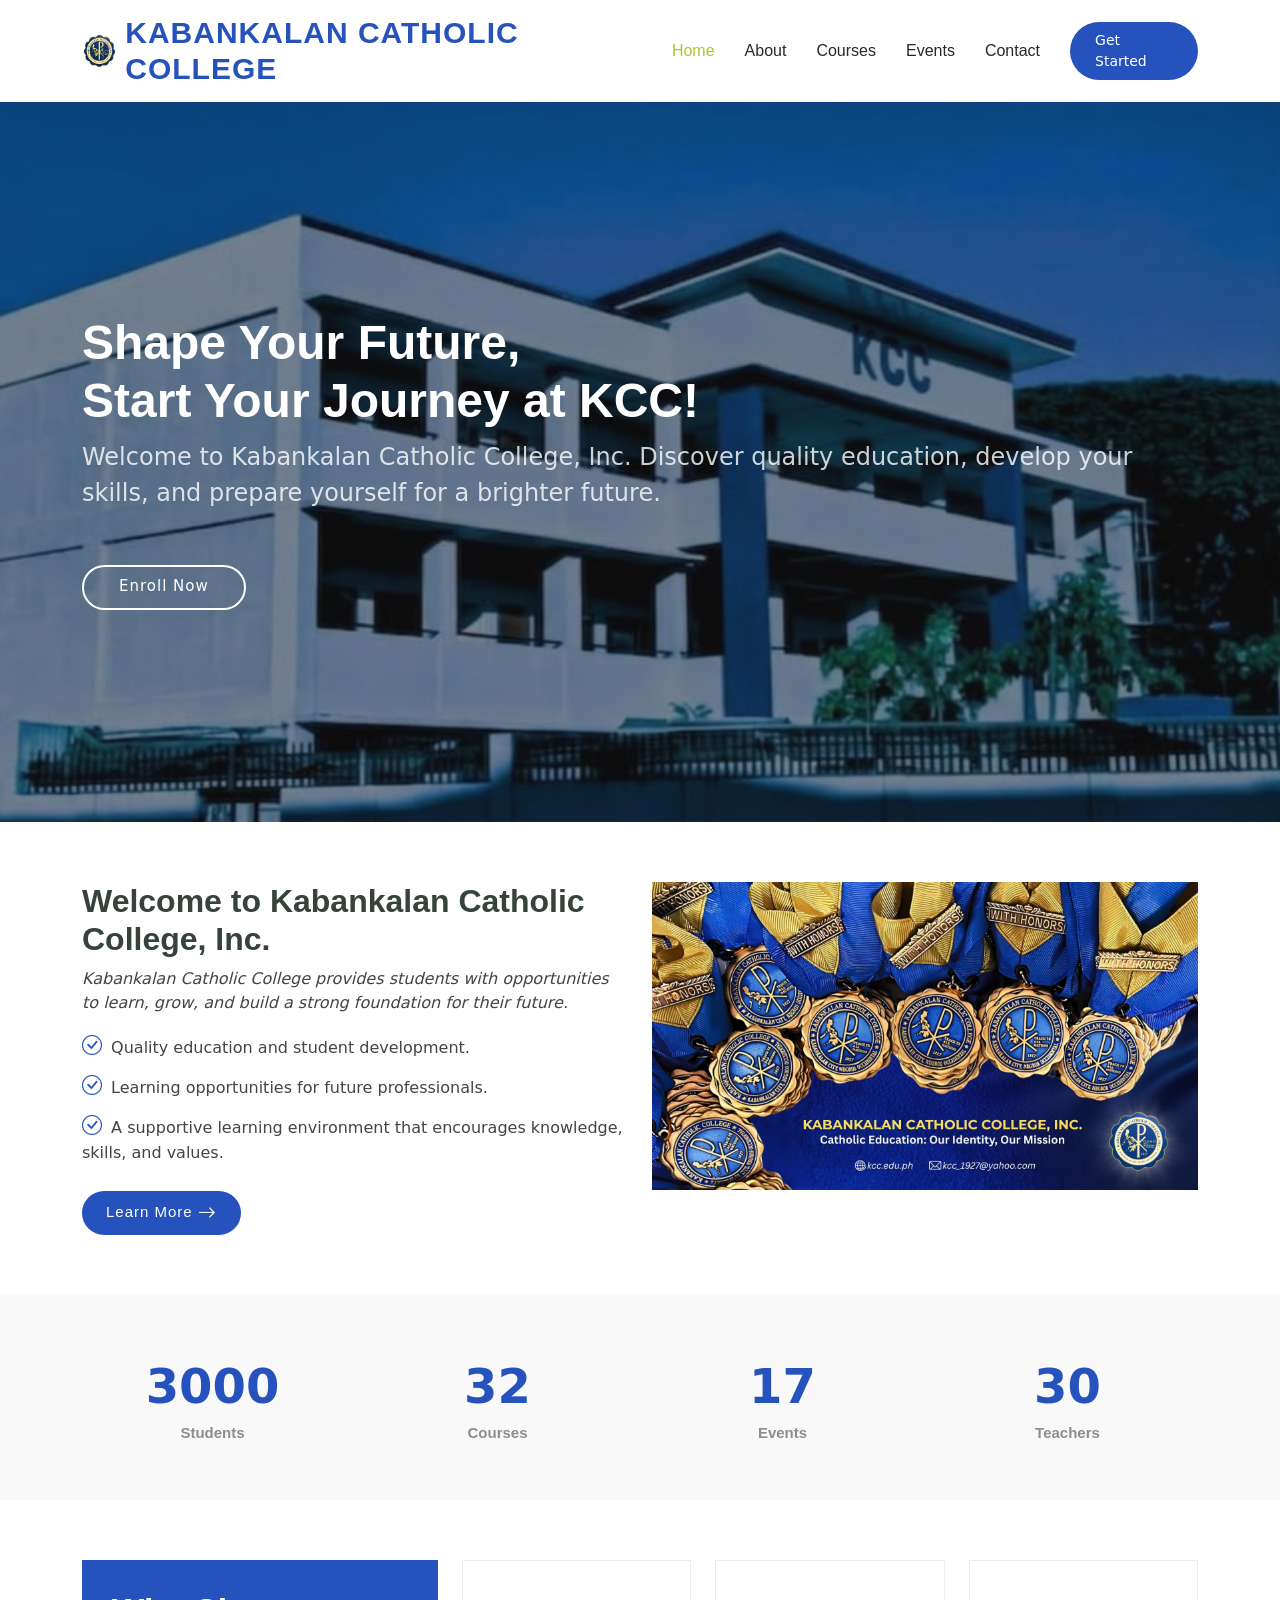
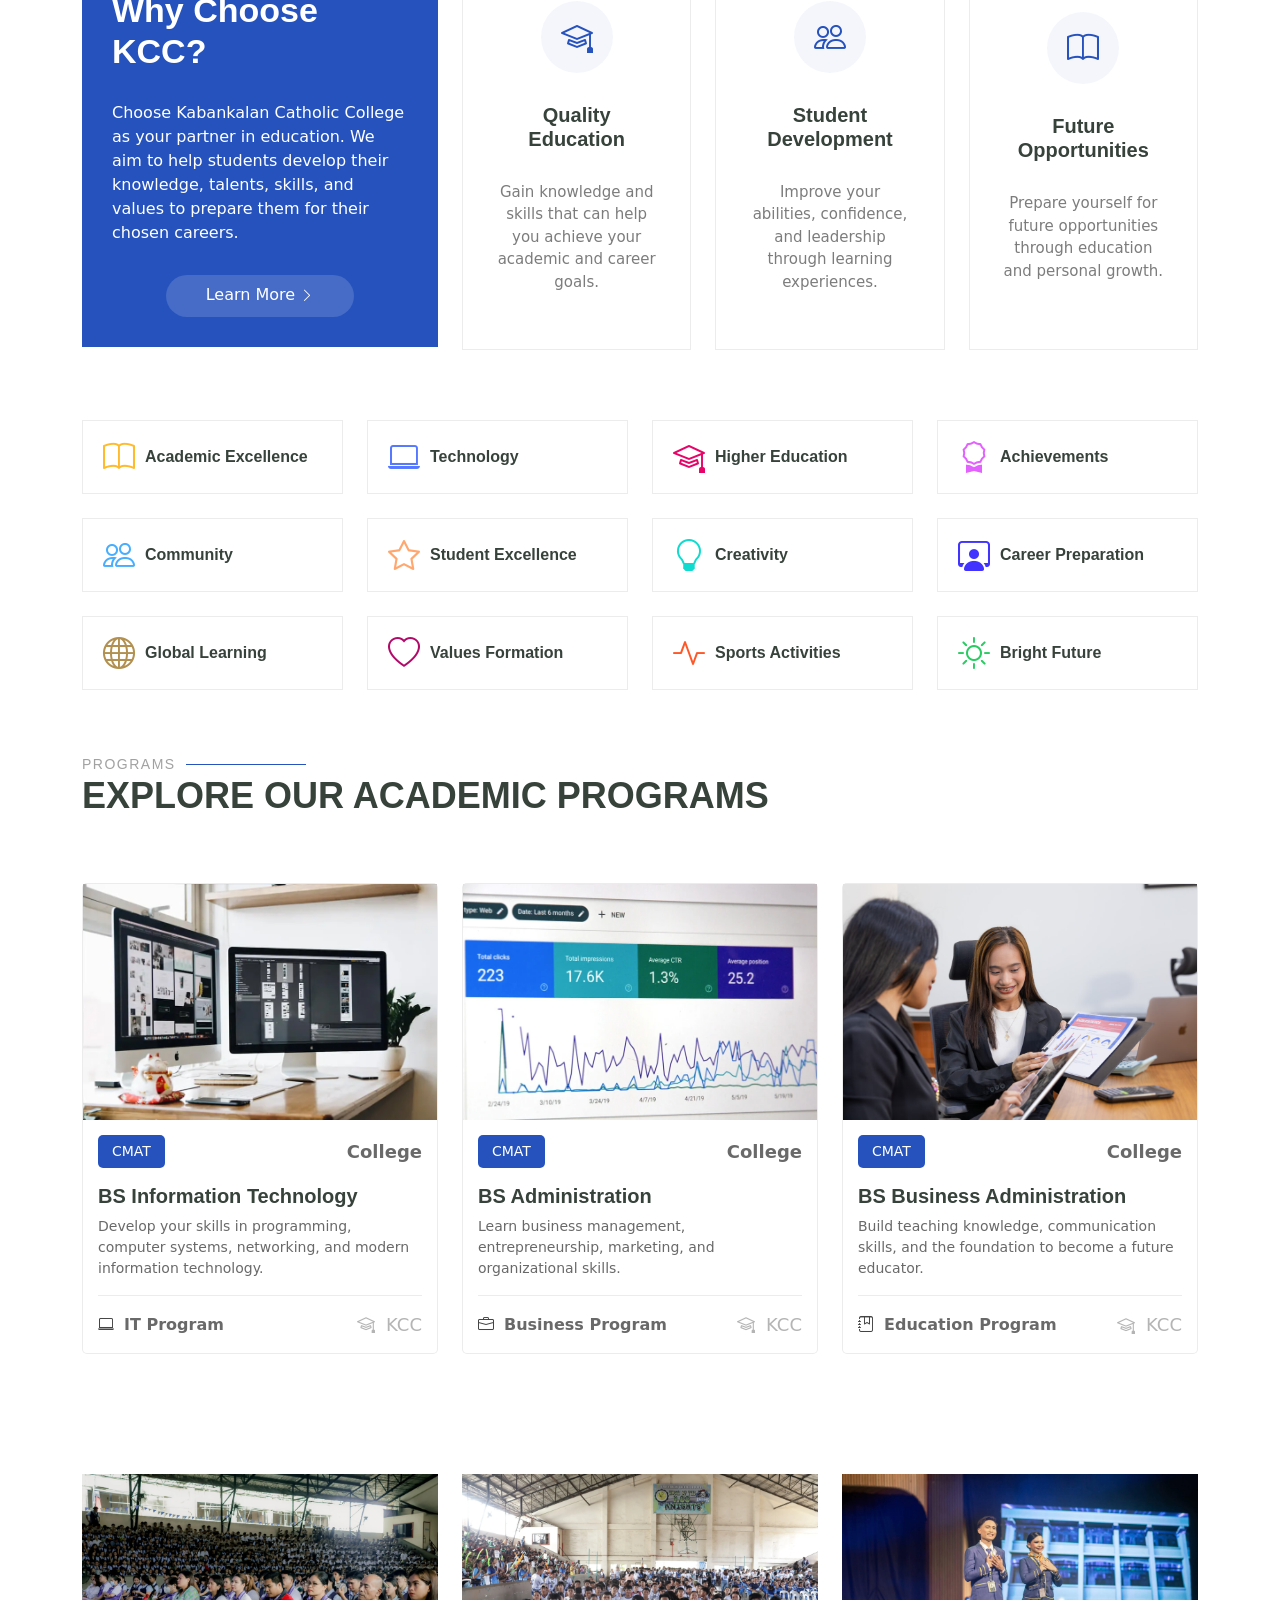
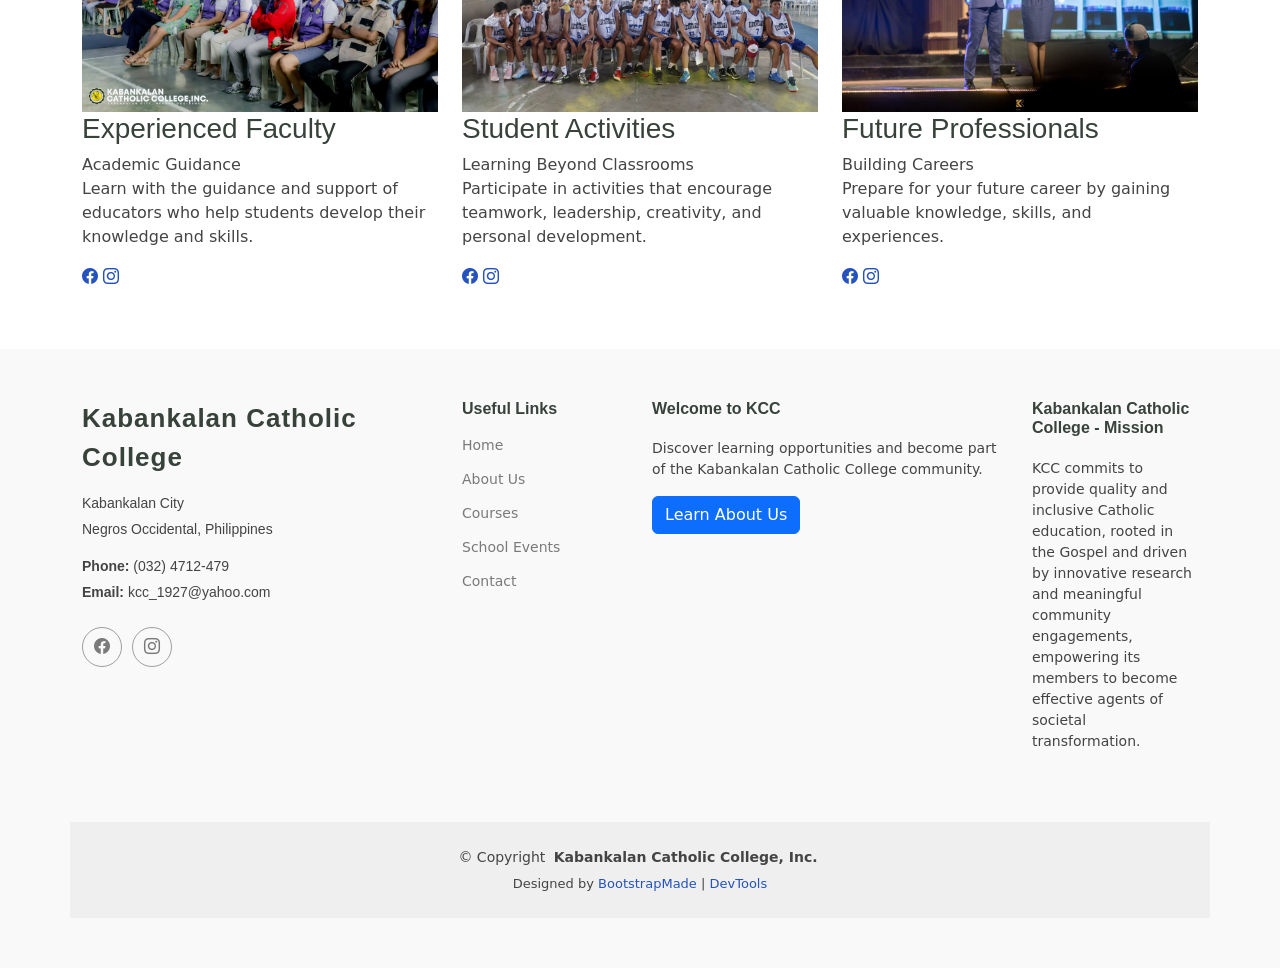
==== commit ca042ae5: "Last Commit" ====
--- a/index.html
+++ b/index.html
@@ -351,7 +351,7 @@
               <img src="assets/img/course/course-1.webp" class="img-fluid" alt="College students">
               <div class="course-content">
                 <div class="d-flex justify-content-between align-items-center mb-3">
-                  <p class="category">Information Technology</p>
+                  <p class="category">CMAT</p>
                   <p class="price">College</p>
                 </div>
 
@@ -380,11 +380,11 @@
               <img src="assets/img/course/course-2.webp" class="img-fluid" alt="Business students">
               <div class="course-content">
                 <div class="d-flex justify-content-between align-items-center mb-3">
-                  <p class="category">Business</p>
+                  <p class="category">CMAT</p>
                   <p class="price">College</p>
                 </div>
 
-                <h3><a href="course-details.html">Business Administration</a></h3>
+                <h3><a href="course-details.html">BS Administration</a></h3>
                 <p class="description">
                   Learn business management, entrepreneurship,
                   marketing, and organizational skills.
@@ -409,11 +409,11 @@
               <img src="assets/img/course/course-3.webp" class="img-fluid" alt="Education students">
               <div class="course-content">
                 <div class="d-flex justify-content-between align-items-center mb-3">
-                  <p class="category">Education</p>
+                  <p class="category">CMAT</p>
                   <p class="price">College</p>
                 </div>
 
-                <h3><a href="course-details.html">Education Programs</a></h3>
+                <h3><a href="course-details.html">BS Business Administration</a></h3>
                 <p class="description">
                   Build teaching knowledge, communication skills,
                   and the foundation to become a future educator.
@@ -450,7 +450,7 @@
             <div class="member">
               <img src="assets/img/faculty.webp" class="img-fluid" alt="Faculty member">
               <div class="member-content">
-                <h4>Experienced Faculty</h4>
+                <h3>Experienced Faculty</h3>
                 <span>Academic Guidance</span>
                 <p>
                   Learn with the guidance and support of educators
@@ -468,7 +468,7 @@
             <div class="member">
               <img src="assets/img/sports.webp" class="img-fluid" alt="Student activities">
               <div class="member-content">
-                <h4>Student Activities</h4>
+                <h3>Student Activities</h3>
                 <span>Learning Beyond Classrooms</span>
                 <p>
                   Participate in activities that encourage teamwork,
@@ -486,7 +486,7 @@
             <div class="member">
               <img src="assets/img/Tourism.jpg" class="img-fluid" alt="College campus">
               <div class="member-content">
-                <h4>Future Professionals</h4>
+                <h3>Future Professionals</h3>
                 <span>Building Careers</span>
                 <p>
                   Prepare for your future career by gaining
--- a/assets/css/main.css
+++ b/assets/css/main.css
@@ -2238,9 +2238,3 @@
   background: color-mix(in srgb, var(--accent-color), transparent 20%);
 }
 
-/*--------------------------------------------------------------
-# Starter Section Section
---------------------------------------------------------------*/
-.starter-section {
-  /* Add your styles here */
-}
--- a/assets/css/main.css
+++ b/assets/css/main.css
@@ -2238,9 +2238,3 @@
   background: color-mix(in srgb, var(--accent-color), transparent 20%);
 }
 
-/*--------------------------------------------------------------
-# Starter Section Section
---------------------------------------------------------------*/
-.starter-section {
-  /* Add your styles here */
-}
